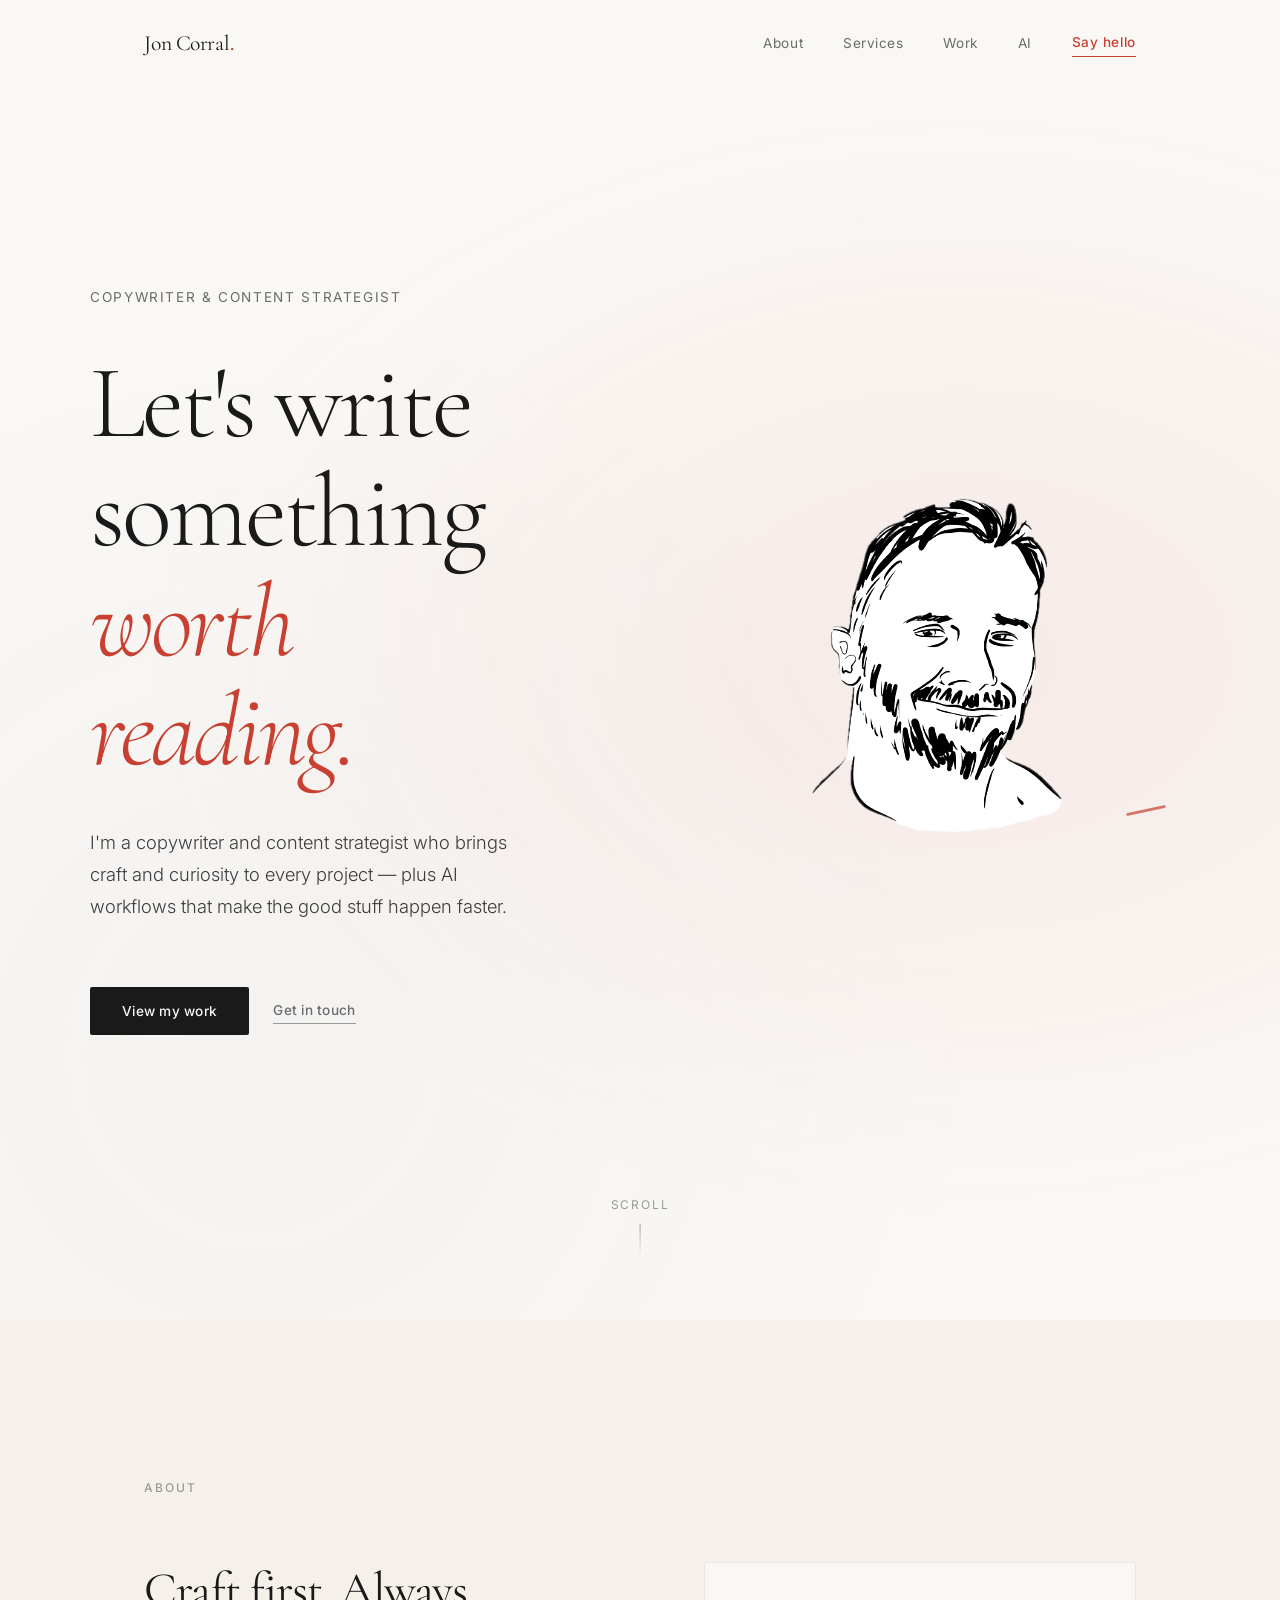
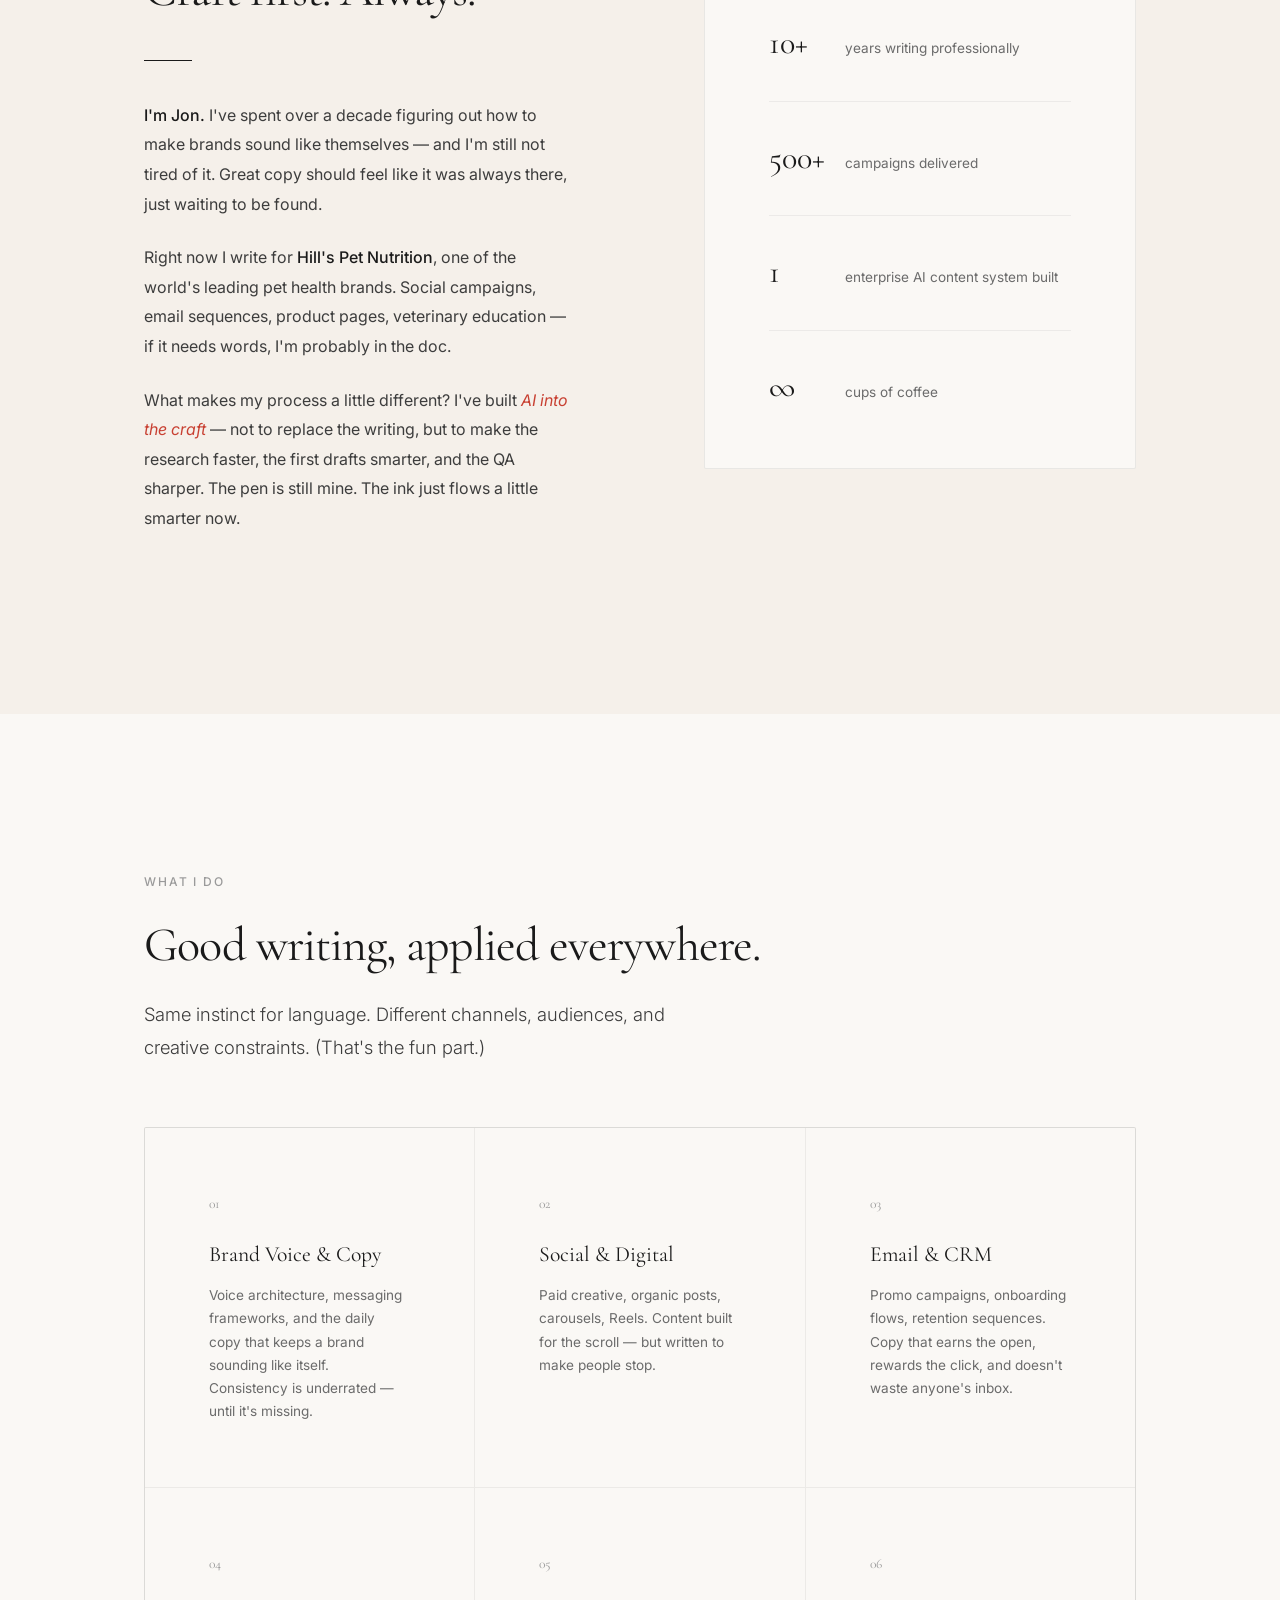
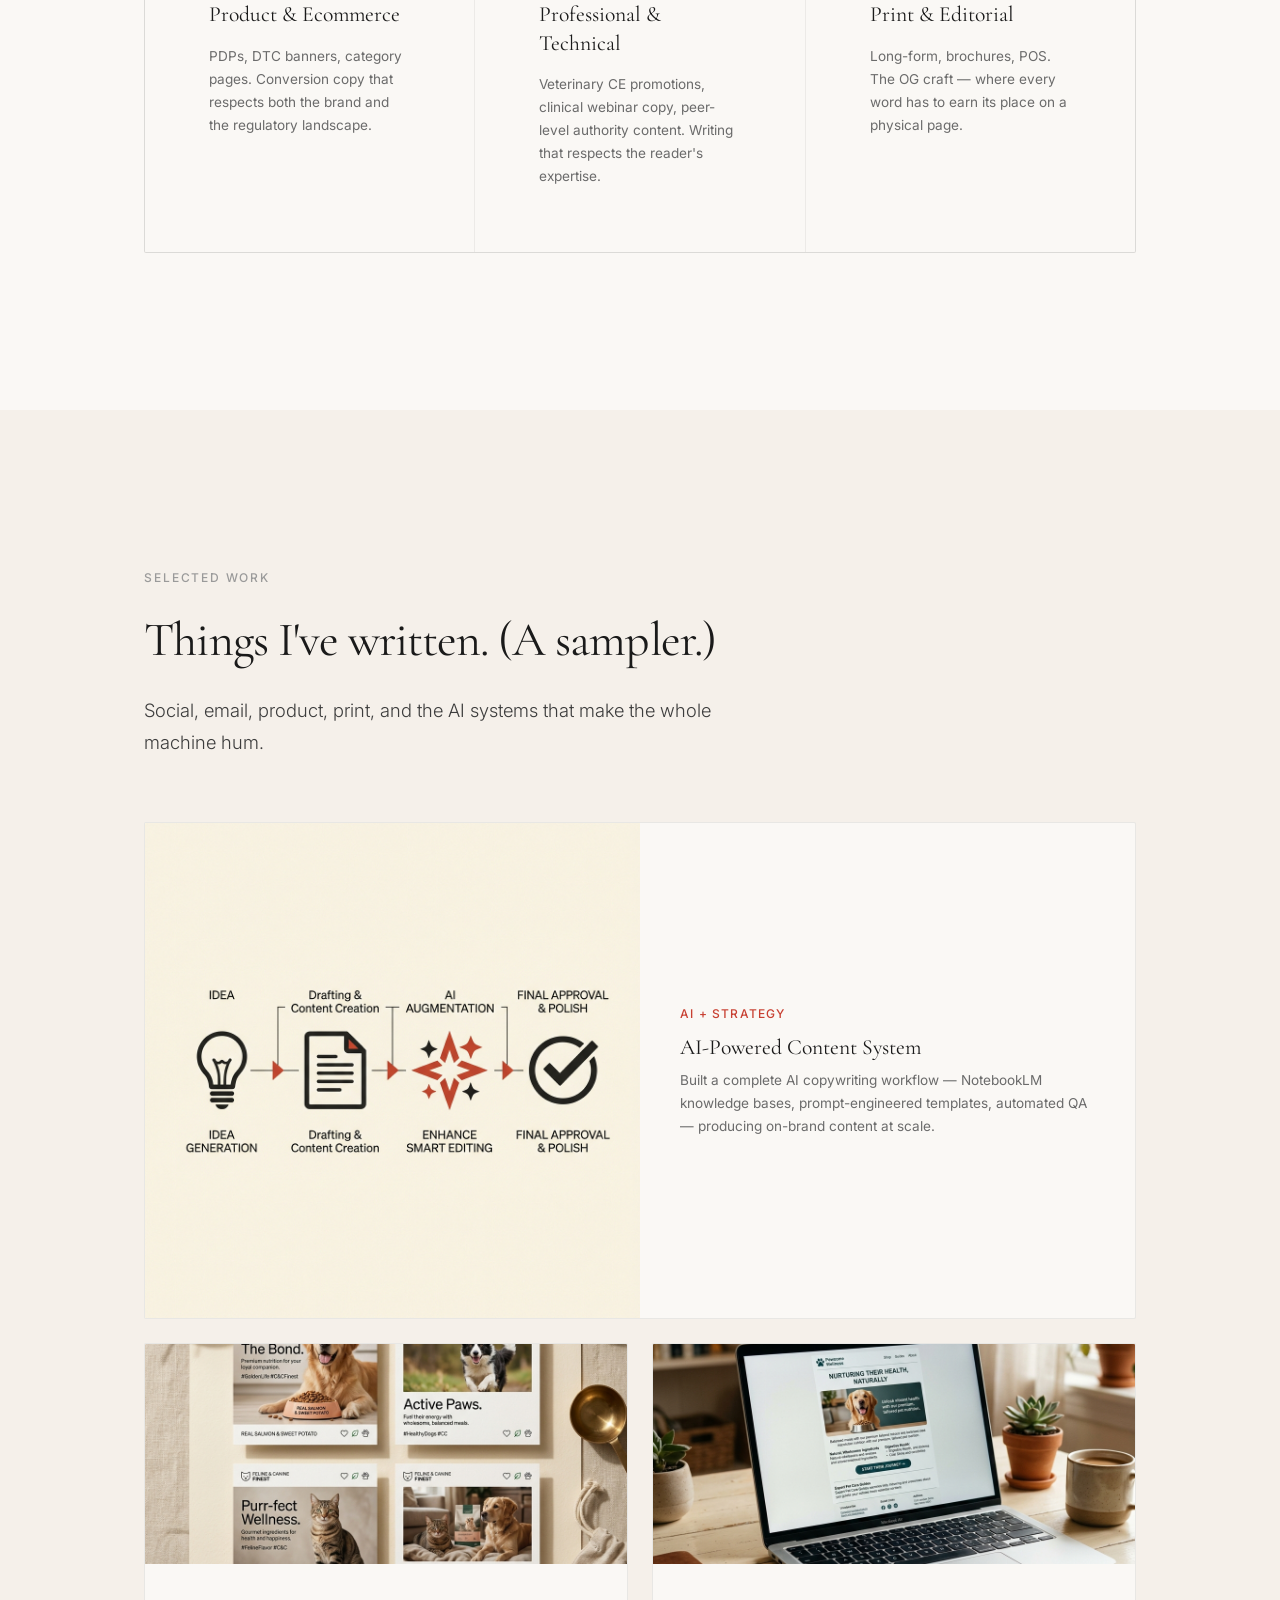
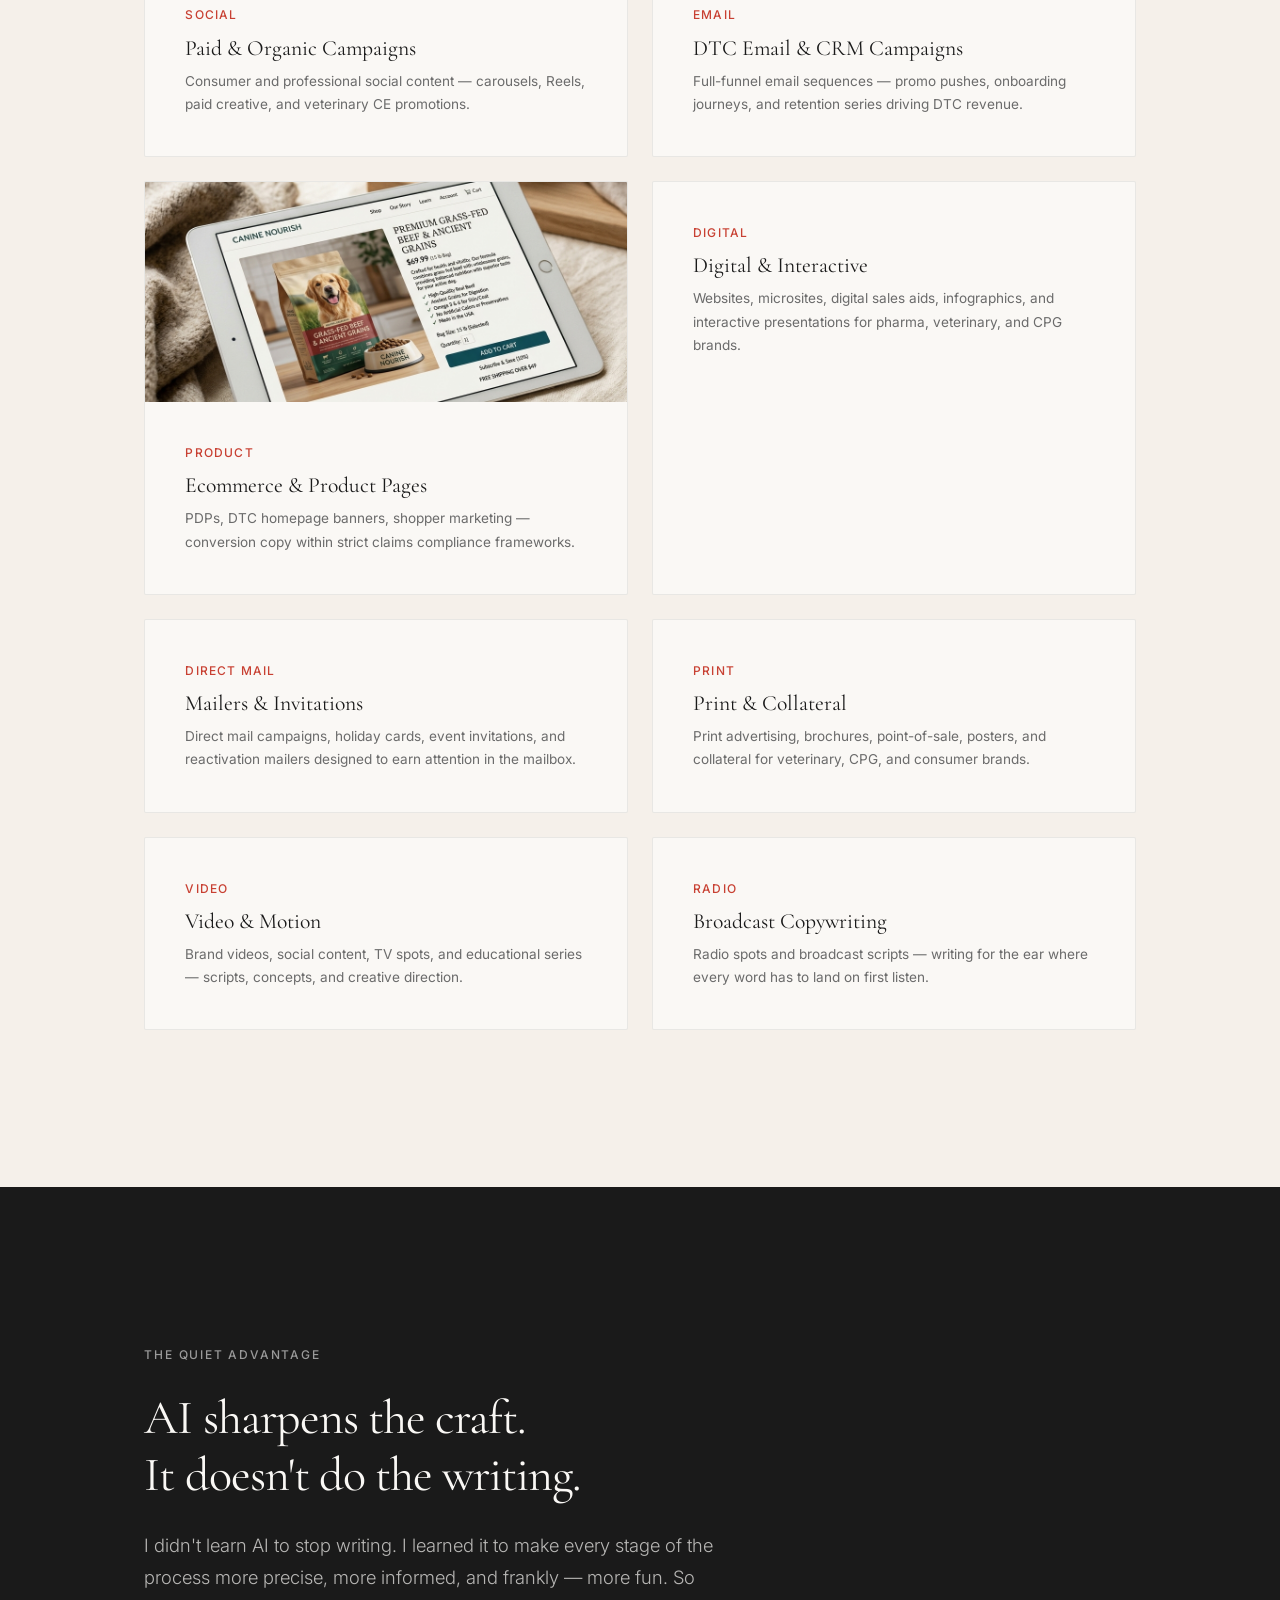
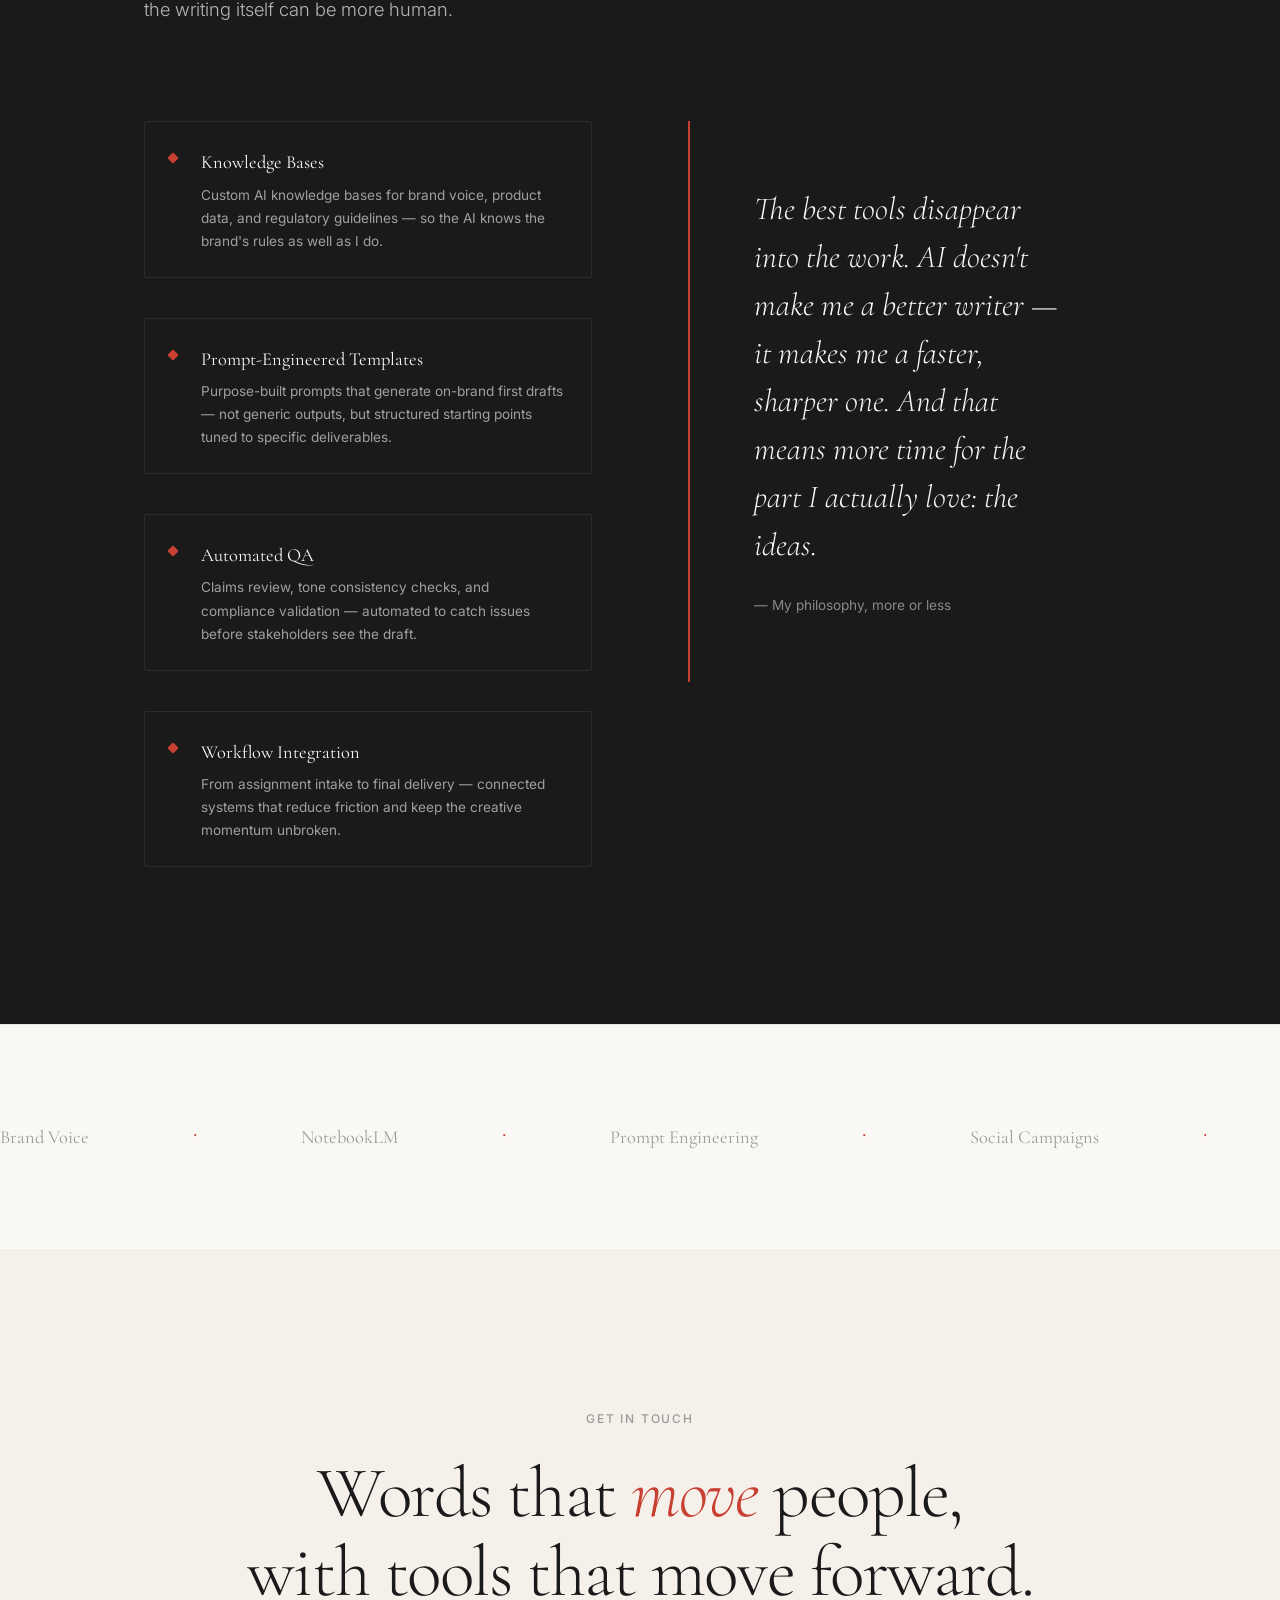
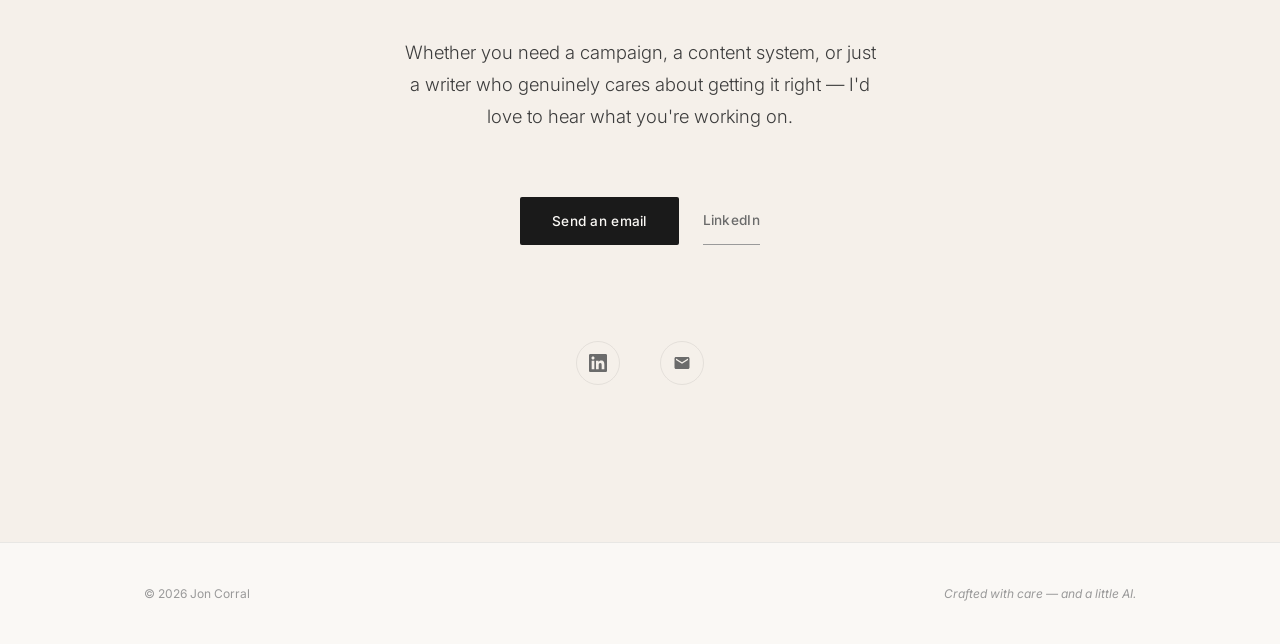
==== index.html @ 64b0c257 "Add Video & Radio pages with YouTube embeds and carousels - New video.html: 5 standalone videos + 4 " ====
<!DOCTYPE html>
<html lang="en">
<head>
  <meta charset="UTF-8">
  <meta name="viewport" content="width=device-width, initial-scale=1.0">

  <!-- SEO -->
  <title>Jon Corral — Copywriter & Content Strategist</title>
  <meta name="description" content="I write for brands that care about every word. Enterprise copywriting, content strategy, and the quiet advantage of AI — crafted with intention.">
  <meta name="author" content="Jon Corral">

  <!-- Open Graph -->
  <meta property="og:title" content="Jon Corral — Copywriter & Content Strategist">
  <meta property="og:description" content="I write for brands that care about every word. Enterprise copywriting, content strategy, and the quiet advantage of AI.">
  <meta property="og:type" content="website">
  <meta property="og:url" content="https://joncorral.com">
  <meta property="og:image" content="https://joncorral.com/assets/images/headshot.jpg">

  <!-- Twitter -->
  <meta name="twitter:card" content="summary_large_image">
  <meta name="twitter:title" content="Jon Corral — Copywriter & Content Strategist">
  <meta name="twitter:description" content="I write for brands that care about every word. Enterprise copywriting, content strategy, and the quiet advantage of AI.">

  <!-- Structured Data -->
  <script type="application/ld+json">
  {
    "@context": "https://schema.org",
    "@type": "Person",
    "name": "Jon Corral",
    "jobTitle": "Copywriter & Content Strategist",
    "description": "Enterprise copywriting, content strategy, and AI-augmented creative workflows.",
    "url": "https://joncorral.com",
    "sameAs": ["https://www.linkedin.com/in/joncorral"]
  }
  </script>

  <!-- Favicon -->
  <link rel="icon" type="image/svg+xml" href="assets/favicon.svg">

  <!-- Styles -->
  <link rel="stylesheet" href="index.css">
</head>
<body>

  <!-- Custom cursor dot (desktop only) -->
  <div class="cursor-dot" id="cursor-dot" aria-hidden="true"></div>

  <!-- ====================================================================
       NAVIGATION
       ==================================================================== -->
  <nav class="nav" id="nav" role="navigation" aria-label="Main navigation">
    <div class="container nav__inner">
      <a href="#hero" class="nav__logo" id="nav-logo">
        Jon Corral<span class="nav__dot">.</span>
      </a>

      <div class="nav__links" id="nav-links" role="menubar">
        <a href="#about" class="nav__link" role="menuitem">About</a>
        <a href="#services" class="nav__link" role="menuitem">Services</a>
        <a href="#work" class="nav__link" role="menuitem">Work</a>
        <a href="#ai-edge" class="nav__link" role="menuitem">AI</a>
        <a href="#contact" class="nav__cta" id="nav-contact" role="menuitem">Say hello</a>
      </div>

      <button class="nav__toggle" id="nav-toggle" aria-label="Toggle menu" aria-expanded="false">
        <span class="nav__toggle-bar"></span>
        <span class="nav__toggle-bar"></span>
        <span class="nav__toggle-bar"></span>
      </button>
    </div>
  </nav>

  <!-- ====================================================================
       HERO
       ==================================================================== -->
  <section class="hero" id="hero">
    <div class="container hero__content">
      <div class="hero__text">
        <p class="hero__greeting reveal">Copywriter & Content Strategist</p>

        <h1 class="hero__title reveal reveal--d1">
          Let's write something<br><em>worth reading.</em>
        </h1>

        <p class="hero__subtitle reveal reveal--d2">
          I'm a copywriter and content strategist who brings craft
          and curiosity to every project — plus AI workflows that
          make the good stuff happen faster.
        </p>

        <div class="hero__actions reveal reveal--d3">
          <a href="#work" class="btn btn--primary" id="hero-cta-work">View my work</a>
          <a href="#contact" class="btn btn--ghost" id="hero-cta-contact">Get in touch</a>
        </div>
      </div>

      <div class="hero__portrait reveal reveal--d2">
        <img
          src="assets/images/headshot.png"
          alt="Jon Corral — ink portrait illustration"
          class="hero__portrait-img"
          width="380"
          height="380"
          loading="eager"
        >
      </div>
    </div>

    <div class="hero__scroll" aria-hidden="true">
      <span>Scroll</span>
      <div class="hero__scroll-line"></div>
    </div>
  </section>

  <!-- ====================================================================
       ABOUT
       ==================================================================== -->
  <section class="section--warm" id="about">
    <div class="container">
      <p class="section-label reveal">About</p>

      <div class="about__layout">
        <div class="about__prose">
          <h2 class="section-title reveal">
            Craft first. Always.
          </h2>

          <div class="ink-divider reveal" aria-hidden="true"></div>

          <p class="reveal reveal--d1">
            <strong>I'm Jon.</strong> I've spent over a decade figuring
            out how to make brands sound like themselves — and I'm still
            not tired of it. Great copy should feel like it was always
            there, just waiting to be found.
          </p>

          <p class="reveal reveal--d2">
            Right now I write for <strong>Hill's Pet Nutrition</strong>,
            one of the world's leading pet health brands. Social campaigns,
            email sequences, product pages, veterinary education — if it
            needs words, I'm probably in the doc.
          </p>

          <p class="reveal reveal--d3">
            What makes my process a little different? I've built
            <em>AI into the craft</em> — not to replace the writing,
            but to make the research faster, the first drafts smarter,
            and the QA sharper. The pen is still mine. The ink just
            flows a little smarter now.
          </p>
        </div>

        <aside class="about__aside reveal reveal--d2">
          <div class="about__stats">
            <div class="stat">
              <span class="stat__number">10+</span>
              <span class="stat__label">years writing professionally</span>
            </div>
            <div class="stat__divider" aria-hidden="true"></div>
            <div class="stat">
              <span class="stat__number">500+</span>
              <span class="stat__label">campaigns delivered</span>
            </div>
            <div class="stat__divider" aria-hidden="true"></div>
            <div class="stat">
              <span class="stat__number">1</span>
              <span class="stat__label">enterprise AI content system built</span>
            </div>
            <div class="stat__divider" aria-hidden="true"></div>
            <div class="stat">
              <span class="stat__number">∞</span>
              <span class="stat__label">cups of coffee</span>
            </div>
          </div>
        </aside>
      </div>
    </div>
  </section>

  <!-- ====================================================================
       SERVICES
       ==================================================================== -->
  <section id="services">
    <div class="container">
      <p class="section-label reveal">What I do</p>
      <h2 class="section-title reveal">Good writing, applied everywhere.</h2>
      <p class="section-desc reveal reveal--d1">
        Same instinct for language. Different channels, audiences,
        and creative constraints. (That's the fun part.)
      </p>

      <div class="services__grid">
        <div class="service reveal">
          <p class="service__number">01</p>
          <h3 class="service__title">Brand Voice & Copy</h3>
          <p class="service__desc">
            Voice architecture, messaging frameworks, and the daily copy
            that keeps a brand sounding like itself. Consistency is
            underrated — until it's missing.
          </p>
        </div>

        <div class="service reveal reveal--d1">
          <p class="service__number">02</p>
          <h3 class="service__title">Social & Digital</h3>
          <p class="service__desc">
            Paid creative, organic posts, carousels, Reels. Content
            built for the scroll — but written to make people stop.
          </p>
        </div>

        <div class="service reveal reveal--d2">
          <p class="service__number">03</p>
          <h3 class="service__title">Email & CRM</h3>
          <p class="service__desc">
            Promo campaigns, onboarding flows, retention sequences.
            Copy that earns the open, rewards the click, and doesn't
            waste anyone's inbox.
          </p>
        </div>

        <div class="service reveal">
          <p class="service__number">04</p>
          <h3 class="service__title">Product & Ecommerce</h3>
          <p class="service__desc">
            PDPs, DTC banners, category pages. Conversion copy that
            respects both the brand and the regulatory landscape.
          </p>
        </div>

        <div class="service reveal reveal--d1">
          <p class="service__number">05</p>
          <h3 class="service__title">Professional & Technical</h3>
          <p class="service__desc">
            Veterinary CE promotions, clinical webinar copy, peer-level
            authority content. Writing that respects the reader's expertise.
          </p>
        </div>

        <div class="service reveal reveal--d2">
          <p class="service__number">06</p>
          <h3 class="service__title">Print & Editorial</h3>
          <p class="service__desc">
            Long-form, brochures, POS. The OG craft — where every word
            has to earn its place on a physical page.
          </p>
        </div>
      </div>
    </div>
  </section>

  <!-- ====================================================================
       WORK
       ==================================================================== -->
  <section class="section--warm" id="work">
    <div class="container">
      <p class="section-label reveal">Selected work</p>
      <h2 class="section-title reveal">Things I've written. (A sampler.)</h2>
      <p class="section-desc reveal reveal--d1">
        Social, email, product, print, and the AI systems that
        make the whole machine hum.
      </p>

      <div class="work__grid">

        <div class="work-card work-card--featured reveal">
          <img src="assets/images/work-ai.png" alt="AI-powered content workflow diagram" class="work-card__img" loading="lazy">
          <div class="work-card__body">
            <span class="work-card__category">AI + Strategy</span>
            <h3 class="work-card__title">AI-Powered Content System</h3>
            <p class="work-card__desc">
              Built a complete AI copywriting workflow — NotebookLM
              knowledge bases, prompt-engineered templates, automated QA
              — producing on-brand content at scale.
            </p>
          </div>
        </div>

        <a href="work/social.html" class="work-card reveal reveal--d1" id="work-card-social">
          <img src="assets/images/work-social.png" alt="Social media campaign mockups" class="work-card__img" loading="lazy">
          <div class="work-card__body">
            <span class="work-card__category">Social</span>
            <h3 class="work-card__title">Paid & Organic Campaigns</h3>
            <p class="work-card__desc">
              Consumer and professional social content — carousels,
              Reels, paid creative, and veterinary CE promotions.
            </p>
          </div>
        </a>

        <a href="work/email.html" class="work-card reveal reveal--d2" id="work-card-email">
          <img src="assets/images/work-email.png" alt="Email marketing campaign on laptop" class="work-card__img" loading="lazy">
          <div class="work-card__body">
            <span class="work-card__category">Email</span>
            <h3 class="work-card__title">DTC Email & CRM Campaigns</h3>
            <p class="work-card__desc">
              Full-funnel email sequences — promo pushes, onboarding
              journeys, and retention series driving DTC revenue.
            </p>
          </div>
        </a>

        <div class="work-card reveal reveal--d1">
          <img src="assets/images/work-product.png" alt="Product page displayed on tablet" class="work-card__img" loading="lazy">
          <div class="work-card__body">
            <span class="work-card__category">Product</span>
            <h3 class="work-card__title">Ecommerce & Product Pages</h3>
            <p class="work-card__desc">
              PDPs, DTC homepage banners, shopper marketing — conversion
              copy within strict claims compliance frameworks.
            </p>
          </div>
        </div>

        <!-- Text-only cards for additional categories -->
        <a href="work/digital.html" class="work-card reveal" id="work-card-digital">
          <div class="work-card__body">
            <span class="work-card__category">Digital</span>
            <h3 class="work-card__title">Digital &amp; Interactive</h3>
            <p class="work-card__desc">
              Websites, microsites, digital sales aids, infographics,
              and interactive presentations for pharma, veterinary, and CPG brands.
            </p>
          </div>
        </a>

        <a href="work/direct-mail.html" class="work-card reveal reveal--d1" id="work-card-direct-mail">
          <div class="work-card__body">
            <span class="work-card__category">Direct Mail</span>
            <h3 class="work-card__title">Mailers &amp; Invitations</h3>
            <p class="work-card__desc">
              Direct mail campaigns, holiday cards, event invitations,
              and reactivation mailers designed to earn attention in the mailbox.
            </p>
          </div>
        </a>

        <a href="work/print.html" class="work-card reveal reveal--d2" id="work-card-print">
          <div class="work-card__body">
            <span class="work-card__category">Print</span>
            <h3 class="work-card__title">Print &amp; Collateral</h3>
            <p class="work-card__desc">
              Print advertising, brochures, point-of-sale, posters,
              and collateral for veterinary, CPG, and consumer brands.
            </p>
          </div>
        </a>

        <a href="work/video.html" class="work-card reveal" id="work-card-video">
          <div class="work-card__body">
            <span class="work-card__category">Video</span>
            <h3 class="work-card__title">Video &amp; Motion</h3>
            <p class="work-card__desc">
              Brand videos, social content, TV spots, and educational
              series — scripts, concepts, and creative direction.
            </p>
          </div>
        </a>

        <a href="work/radio.html" class="work-card reveal reveal--d1" id="work-card-radio">
          <div class="work-card__body">
            <span class="work-card__category">Radio</span>
            <h3 class="work-card__title">Broadcast Copywriting</h3>
            <p class="work-card__desc">
              Radio spots and broadcast scripts — writing for the ear
              where every word has to land on first listen.
            </p>
          </div>
        </a>

      </div>
    </div>
  </section>

  <!-- ====================================================================
       AI EDGE
       ==================================================================== -->
  <section class="section--ink" id="ai-edge">
    <div class="container">
      <div class="ai-edge__header">
        <p class="section-label reveal">The quiet advantage</p>
        <h2 class="section-title reveal">
          AI sharpens the craft.<br>It doesn't do the writing.
        </h2>
        <p class="section-desc reveal reveal--d1">
          I didn't learn AI to stop writing. I learned it to make
          every stage of the process more precise, more informed, and
          frankly — more fun. So the writing itself can be more human.
        </p>
      </div>

      <div class="ai-edge__grid">
        <div class="ai-edge__capabilities">
          <div class="ai-cap reveal">
            <div class="ai-cap__marker" aria-hidden="true"></div>
            <div>
              <h3 class="ai-cap__title">Knowledge Bases</h3>
              <p class="ai-cap__desc">
                Custom AI knowledge bases for brand voice, product data,
                and regulatory guidelines — so the AI knows the brand's
                rules as well as I do.
              </p>
            </div>
          </div>

          <div class="ai-cap reveal reveal--d1">
            <div class="ai-cap__marker" aria-hidden="true"></div>
            <div>
              <h3 class="ai-cap__title">Prompt-Engineered Templates</h3>
              <p class="ai-cap__desc">
                Purpose-built prompts that generate on-brand first drafts
                — not generic outputs, but structured starting points
                tuned to specific deliverables.
              </p>
            </div>
          </div>

          <div class="ai-cap reveal reveal--d2">
            <div class="ai-cap__marker" aria-hidden="true"></div>
            <div>
              <h3 class="ai-cap__title">Automated QA</h3>
              <p class="ai-cap__desc">
                Claims review, tone consistency checks, and compliance
                validation — automated to catch issues before stakeholders
                see the draft.
              </p>
            </div>
          </div>

          <div class="ai-cap reveal reveal--d3">
            <div class="ai-cap__marker" aria-hidden="true"></div>
            <div>
              <h3 class="ai-cap__title">Workflow Integration</h3>
              <p class="ai-cap__desc">
                From assignment intake to final delivery — connected
                systems that reduce friction and keep the creative
                momentum unbroken.
              </p>
            </div>
          </div>
        </div>

        <div class="ai-edge__philosophy reveal reveal--d2">
          <p class="ai-edge__quote">
            The best tools disappear into the work. AI doesn't make me
            a better writer — it makes me a faster, sharper one. And
            that means more time for the part I actually love: the ideas.
          </p>
          <p class="ai-edge__attribution">— My philosophy, more or less</p>
        </div>
      </div>
    </div>
  </section>

  <!-- ====================================================================
       SKILLS MARQUEE
       ==================================================================== -->
  <div class="marquee" aria-label="Tools and skills">
    <div class="marquee__track" id="marquee-track">
      <span class="marquee__item">Brand Voice</span>
      <span class="marquee__dot" aria-hidden="true">·</span>
      <span class="marquee__item">NotebookLM</span>
      <span class="marquee__dot" aria-hidden="true">·</span>
      <span class="marquee__item">Prompt Engineering</span>
      <span class="marquee__dot" aria-hidden="true">·</span>
      <span class="marquee__item">Social Campaigns</span>
      <span class="marquee__dot" aria-hidden="true">·</span>
      <span class="marquee__item">Email Strategy</span>
      <span class="marquee__dot" aria-hidden="true">·</span>
      <span class="marquee__item">Product Copy</span>
      <span class="marquee__dot" aria-hidden="true">·</span>
      <span class="marquee__item">Obsidian</span>
      <span class="marquee__dot" aria-hidden="true">·</span>
      <span class="marquee__item">SEO</span>
      <span class="marquee__dot" aria-hidden="true">·</span>
      <span class="marquee__item">Content Strategy</span>
      <span class="marquee__dot" aria-hidden="true">·</span>
      <span class="marquee__item">Regulatory Compliance</span>
      <span class="marquee__dot" aria-hidden="true">·</span>
      <span class="marquee__item">Editorial</span>
      <span class="marquee__dot" aria-hidden="true">·</span>
      <span class="marquee__item">CRM</span>
      <span class="marquee__dot" aria-hidden="true">·</span>
      <span class="marquee__item">Gemini</span>
      <span class="marquee__dot" aria-hidden="true">·</span>
      <span class="marquee__item">Google Docs</span>
      <span class="marquee__dot" aria-hidden="true">·</span>
      <!-- Duplicate for seamless loop -->
      <span class="marquee__item">Brand Voice</span>
      <span class="marquee__dot" aria-hidden="true">·</span>
      <span class="marquee__item">NotebookLM</span>
      <span class="marquee__dot" aria-hidden="true">·</span>
      <span class="marquee__item">Prompt Engineering</span>
      <span class="marquee__dot" aria-hidden="true">·</span>
      <span class="marquee__item">Social Campaigns</span>
      <span class="marquee__dot" aria-hidden="true">·</span>
      <span class="marquee__item">Email Strategy</span>
      <span class="marquee__dot" aria-hidden="true">·</span>
      <span class="marquee__item">Product Copy</span>
      <span class="marquee__dot" aria-hidden="true">·</span>
      <span class="marquee__item">Obsidian</span>
      <span class="marquee__dot" aria-hidden="true">·</span>
      <span class="marquee__item">SEO</span>
      <span class="marquee__dot" aria-hidden="true">·</span>
      <span class="marquee__item">Content Strategy</span>
      <span class="marquee__dot" aria-hidden="true">·</span>
      <span class="marquee__item">Regulatory Compliance</span>
      <span class="marquee__dot" aria-hidden="true">·</span>
      <span class="marquee__item">Editorial</span>
      <span class="marquee__dot" aria-hidden="true">·</span>
      <span class="marquee__item">CRM</span>
      <span class="marquee__dot" aria-hidden="true">·</span>
      <span class="marquee__item">Gemini</span>
      <span class="marquee__dot" aria-hidden="true">·</span>
      <span class="marquee__item">Google Docs</span>
      <span class="marquee__dot" aria-hidden="true">·</span>
    </div>
  </div>

  <!-- ====================================================================
       CONTACT
       ==================================================================== -->
  <section class="contact" id="contact">
    <div class="container">
      <p class="section-label reveal" style="text-align: center;">Get in touch</p>

      <h2 class="contact__title reveal">
        Words that <em>move</em> people,<br>with tools that move forward.
      </h2>

      <p class="contact__desc reveal reveal--d1">
        Whether you need a campaign, a content system, or just a
        writer who genuinely cares about getting it right —
        I'd love to hear what you're working on.
      </p>

      <div class="contact__actions reveal reveal--d2">
        <a href="mailto:jon@joncorral.com" class="btn btn--primary" id="contact-email-btn">
          Send an email
        </a>
        <a href="https://www.linkedin.com/in/joncorral" target="_blank" rel="noopener noreferrer" class="btn btn--ghost" id="contact-linkedin-btn">
          LinkedIn
        </a>
      </div>

      <div class="contact__links reveal reveal--d3">
        <a href="https://www.linkedin.com/in/joncorral" target="_blank" rel="noopener noreferrer" class="contact__link" aria-label="LinkedIn" id="contact-linkedin-icon">
          <svg width="18" height="18" viewBox="0 0 24 24" fill="currentColor" aria-hidden="true">
            <path d="M20.447 20.452h-3.554v-5.569c0-1.328-.027-3.037-1.852-3.037-1.853 0-2.136 1.445-2.136 2.939v5.667H9.351V9h3.414v1.561h.046c.477-.9 1.637-1.85 3.37-1.85 3.601 0 4.267 2.37 4.267 5.455v6.286zM5.337 7.433c-1.144 0-2.063-.926-2.063-2.065 0-1.138.92-2.063 2.063-2.063 1.14 0 2.064.925 2.064 2.063 0 1.139-.925 2.065-2.064 2.065zm1.782 13.019H3.555V9h3.564v11.452zM22.225 0H1.771C.792 0 0 .774 0 1.729v20.542C0 23.227.792 24 1.771 24h20.451C23.2 24 24 23.227 24 22.271V1.729C24 .774 23.2 0 22.222 0h.003z"/>
          </svg>
        </a>
        <a href="mailto:jon@joncorral.com" class="contact__link" aria-label="Email" id="contact-email-icon">
          <svg width="18" height="18" viewBox="0 0 24 24" fill="currentColor" aria-hidden="true">
            <path d="M20 4H4c-1.1 0-2 .9-2 2v12c0 1.1.9 2 2 2h16c1.1 0 2-.9 2-2V6c0-1.1-.9-2-2-2zm0 4l-8 5-8-5V6l8 5 8-5v2z"/>
          </svg>
        </a>
      </div>
    </div>
  </section>

  <!-- ====================================================================
       FOOTER
       ==================================================================== -->
  <footer class="footer">
    <div class="container footer__inner">
      <p class="footer__copy">© 2026 Jon Corral</p>
      <p class="footer__note">Crafted with care — and a little AI.</p>
    </div>
  </footer>

  <script src="index.js"></script>
</body>
</html>
---- index.css ----
/* ==========================================================================
   Jon Corral Portfolio — Wabi-Sabi Digital
   Design: Minimalist Japanese aesthetic with warm digital subtlety
   ========================================================================== */

/* --- Fonts --- */
@import url('https://fonts.googleapis.com/css2?family=Cormorant+Garamond:ital,wght@0,300;0,400;0,500;0,600;1,300;1,400&family=Inter:wght@300;400;500&display=swap');

/* --- Design Tokens --- */
:root {
  /* Wabi-sabi palette — warm, organic, restrained */
  --ink: #1A1A1A;
  --ink-soft: #3D3D3D;
  --ink-muted: #6B6B6B;
  --ink-whisper: #9A9A9A;

  --paper: #FAF8F5;
  --paper-warm: #F5F0EA;
  --paper-dark: #EDE8E0;

  --vermillion: #C84032;
  --vermillion-soft: rgba(200, 64, 50, 0.08);
  --vermillion-glow: rgba(200, 64, 50, 0.15);

  --indigo: #2C4A6E;
  --indigo-soft: rgba(44, 74, 110, 0.06);

  /* Typography */
  --font-serif: 'Cormorant Garamond', 'Georgia', serif;
  --font-sans: 'Inter', system-ui, -apple-system, sans-serif;

  /* Scale — generous, breathing */
  --text-xs: 0.75rem;
  --text-sm: 0.85rem;
  --text-base: 1rem;
  --text-lg: 1.15rem;
  --text-xl: 1.35rem;
  --text-2xl: clamp(1.5rem, 1.2rem + 1.5vw, 2rem);
  --text-3xl: clamp(2rem, 1.5rem + 2.5vw, 3rem);
  --text-4xl: clamp(2.5rem, 1.5rem + 5vw, 4.5rem);
  --text-5xl: clamp(3rem, 1.5rem + 7.5vw, 6.5rem);

  /* Spacing — ma (間) — breathing room */
  --space-xs: 0.25rem;
  --space-sm: 0.5rem;
  --space-md: 1rem;
  --space-lg: 1.5rem;
  --space-xl: 2.5rem;
  --space-2xl: 4rem;
  --space-3xl: 6rem;
  --space-4xl: 8rem;
  --space-section: clamp(6rem, 5rem + 6vw, 12rem);

  /* Layout */
  --max-width: 1100px;
  --max-width-narrow: 720px;
  --gutter: clamp(1.5rem, 1rem + 3vw, 4rem);

  /* Borders & Radius */
  --border-hair: 1px solid rgba(26, 26, 26, 0.08);
  --border-ink: 1px solid rgba(26, 26, 26, 0.15);
  --radius: 2px;

  /* Motion — gentle, organic */
  --ease: cubic-bezier(0.25, 0.1, 0.25, 1);
  --ease-out: cubic-bezier(0.16, 1, 0.3, 1);
  --duration: 500ms;
  --duration-slow: 800ms;
}

/* --- Reset --- */
*, *::before, *::after {
  box-sizing: border-box;
  margin: 0;
  padding: 0;
}

html {
  scroll-behavior: smooth;
  -webkit-font-smoothing: antialiased;
  -moz-osx-font-smoothing: grayscale;
}

body {
  font-family: var(--font-sans);
  font-size: var(--text-base);
  font-weight: 400;
  line-height: 1.8;
  color: var(--ink);
  background-color: var(--paper);
  overflow-x: hidden;
}

img, svg { display: block; max-width: 100%; height: auto; }
a { color: inherit; text-decoration: none; }
button { font: inherit; cursor: pointer; border: none; background: none; }
ul, ol { list-style: none; }

::selection {
  background-color: var(--vermillion);
  color: var(--paper);
}

/* --- Layout --- */
.container {
  width: 100%;
  max-width: var(--max-width);
  margin-inline: auto;
  padding-inline: var(--gutter);
}

.sr-only {
  position: absolute; width: 1px; height: 1px;
  padding: 0; margin: -1px; overflow: hidden;
  clip: rect(0,0,0,0); white-space: nowrap; border: 0;
}

/* --- Reveal animation --- */
.reveal {
  opacity: 0;
  transform: translateY(24px);
  transition: opacity var(--duration-slow) var(--ease),
              transform var(--duration-slow) var(--ease);
}
.reveal.is-visible {
  opacity: 1;
  transform: translateY(0);
}
.reveal--d1 { transition-delay: 120ms; }
.reveal--d2 { transition-delay: 240ms; }
.reveal--d3 { transition-delay: 360ms; }
.reveal--d4 { transition-delay: 480ms; }

/* ==========================================================================
   NAVIGATION — minimal, disappears into the page
   ========================================================================== */

.nav {
  position: fixed;
  top: 0; left: 0; right: 0;
  z-index: 100;
  padding: var(--space-lg) 0;
  transition: all 400ms var(--ease);
}

.nav.is-scrolled {
  padding: var(--space-md) 0;
  background: rgba(250, 248, 245, 0.92);
  backdrop-filter: blur(16px) saturate(120%);
  -webkit-backdrop-filter: blur(16px) saturate(120%);
  border-bottom: var(--border-hair);
}

.nav__inner {
  display: flex;
  align-items: center;
  justify-content: space-between;
}

.nav__logo {
  font-family: var(--font-serif);
  font-size: var(--text-xl);
  font-weight: 400;
  letter-spacing: -0.02em;
  color: var(--ink);
}

.nav__dot {
  display: inline-block;
  color: var(--vermillion);
  font-weight: 600;
  margin-left: 1px;
  transition: transform 300ms var(--ease);
}

.nav__logo:hover .nav__dot {
  transform: scale(1.6);
}

.nav__links {
  display: flex;
  align-items: center;
  gap: var(--space-xl);
}

.nav__link {
  font-size: var(--text-sm);
  font-weight: 400;
  color: var(--ink-muted);
  letter-spacing: 0.04em;
  transition: color 300ms var(--ease);
}

.nav__link:hover {
  color: var(--ink);
}

.nav__cta {
  font-size: var(--text-sm);
  font-weight: 500;
  color: var(--vermillion);
  letter-spacing: 0.04em;
  padding-bottom: 1px;
  border-bottom: 1px solid var(--vermillion);
  transition: all 300ms var(--ease);
}

.nav__cta:hover {
  color: var(--ink);
  border-color: var(--ink);
}

/* Mobile */
.nav__toggle {
  display: none;
  flex-direction: column;
  gap: 6px;
  padding: var(--space-sm);
}

.nav__toggle-bar {
  width: 22px;
  height: 1.5px;
  background: var(--ink);
  transition: all 300ms var(--ease);
}

@media (max-width: 768px) {
  .nav__toggle { display: flex; }

  .nav__links {
    position: fixed;
    top: 0; right: 0; bottom: 0;
    width: 260px;
    flex-direction: column;
    justify-content: center;
    gap: var(--space-2xl);
    padding: var(--space-3xl);
    background: var(--paper);
    border-left: var(--border-hair);
    transform: translateX(100%);
    transition: transform 400ms var(--ease-out);
  }

  .nav__links.is-open { transform: translateX(0); }
  .nav__link { font-size: var(--text-lg); }
}

/* ==========================================================================
   HERO — breathing, poetic, writer-first
   ========================================================================== */

.hero {
  position: relative;
  min-height: 100vh;
  display: flex;
  align-items: center;
  background: var(--paper);
  overflow: hidden;
}

/* Subtle paper texture overlay */
.hero::before {
  content: '';
  position: absolute;
  inset: 0;
  background:
    radial-gradient(ellipse at 75% 50%, var(--vermillion-glow) 0%, transparent 60%),
    radial-gradient(ellipse at 20% 80%, var(--indigo-soft) 0%, transparent 50%);
  opacity: 0.5;
  pointer-events: none;
}

.hero__content {
  position: relative;
  z-index: 2;
  display: grid;
  grid-template-columns: 1fr 1fr;
  gap: var(--space-4xl);
  align-items: center;
  padding: var(--space-4xl) 0;
}

.hero__text {
  max-width: 520px;
}

.hero__greeting {
  font-family: var(--font-sans);
  font-size: var(--text-sm);
  font-weight: 400;
  color: var(--ink-muted);
  letter-spacing: 0.12em;
  text-transform: uppercase;
  margin-bottom: var(--space-xl);
}

.hero__title {
  font-family: var(--font-serif);
  font-size: var(--text-5xl);
  font-weight: 300;
  line-height: 1.05;
  letter-spacing: -0.03em;
  color: var(--ink);
  margin-bottom: var(--space-xl);
}

.hero__title em {
  font-style: italic;
  color: var(--vermillion);
}

.hero__subtitle {
  font-size: var(--text-lg);
  font-weight: 300;
  color: var(--ink-soft);
  line-height: 1.75;
  margin-bottom: var(--space-2xl);
  max-width: 38ch;
}

.hero__actions {
  display: flex;
  align-items: center;
  gap: var(--space-lg);
}

.btn {
  display: inline-flex;
  align-items: center;
  gap: var(--space-sm);
  font-size: var(--text-sm);
  font-weight: 500;
  letter-spacing: 0.02em;
  transition: all 300ms var(--ease);
}

.btn--primary {
  padding: 0.75rem 2rem;
  background: var(--ink);
  color: var(--paper);
  border-radius: var(--radius);
}

.btn--primary:hover {
  background: var(--ink-soft);
  transform: translateY(-1px);
}

.btn--ghost {
  color: var(--ink-muted);
  padding-bottom: 1px;
  border-bottom: 1px solid var(--ink-whisper);
}

.btn--ghost:hover {
  color: var(--ink);
  border-color: var(--ink);
}

/* Hero portrait */
.hero__portrait {
  position: relative;
  display: flex;
  justify-content: center;
  align-items: center;
}

.hero__portrait-img {
  width: 100%;
  max-width: 380px;
  border-radius: 0;
  filter: contrast(1.3) brightness(1.05);
  mix-blend-mode: multiply;
  /* multiply makes white → transparent, preserving ink strokes */
  isolation: auto;
}

/* Subtle accent mark near portrait */
.hero__portrait::after {
  content: '';
  position: absolute;
  bottom: 10%;
  right: 5%;
  width: 40px;
  height: 3px;
  background: var(--vermillion);
  border-radius: 2px;
  opacity: 0.7;
  transform: rotate(-12deg);
}

/* Scroll hint */
.hero__scroll {
  position: absolute;
  bottom: var(--space-2xl);
  left: 50%;
  transform: translateX(-50%);
  display: flex;
  flex-direction: column;
  align-items: center;
  gap: var(--space-sm);
  color: var(--ink-whisper);
  font-size: var(--text-xs);
  letter-spacing: 0.15em;
  text-transform: uppercase;
  animation: drift 3s ease-in-out infinite;
}

@keyframes drift {
  0%, 100% { transform: translateX(-50%) translateY(0); }
  50%      { transform: translateX(-50%) translateY(6px); }
}

.hero__scroll-line {
  width: 1px;
  height: 32px;
  background: linear-gradient(to bottom, var(--ink-whisper), transparent);
}

@media (max-width: 768px) {
  .hero__content {
    grid-template-columns: 1fr;
    gap: var(--space-3xl);
    text-align: center;
  }

  .hero__text { max-width: 100%; }
  .hero__subtitle { max-width: 100%; }
  .hero__actions { justify-content: center; }
  .hero__portrait { order: -1; }
  .hero__portrait-img { max-width: 240px; }
}

/* ==========================================================================
   SECTION SHARED — generous vertical rhythm
   ========================================================================== */

section {
  padding: var(--space-section) 0;
}

.section-label {
  font-size: var(--text-xs);
  font-weight: 500;
  letter-spacing: 0.15em;
  text-transform: uppercase;
  color: var(--ink-whisper);
  margin-bottom: var(--space-lg);
}

.section-title {
  font-family: var(--font-serif);
  font-size: var(--text-3xl);
  font-weight: 400;
  color: var(--ink);
  line-height: 1.2;
  letter-spacing: -0.02em;
  margin-bottom: var(--space-lg);
}

.section-desc {
  font-size: var(--text-lg);
  font-weight: 300;
  color: var(--ink-soft);
  line-height: 1.75;
  max-width: 52ch;
}

/* Ink divider — a thin horizontal brush stroke */
.ink-divider {
  width: 48px;
  height: 1px;
  background: var(--ink);
  opacity: 0.2;
  margin: var(--space-xl) 0;
}

/* Section with warm background */
.section--warm {
  background: var(--paper-warm);
}

/* Section with dark ink background */
.section--ink {
  background: var(--ink);
  color: var(--paper);
}

.section--ink .section-label { color: var(--ink-whisper); }
.section--ink .section-title { color: var(--paper); }
.section--ink .section-desc { color: rgba(250, 248, 245, 0.7); }

/* ==========================================================================
   ABOUT — writer's narrative
   ========================================================================== */

.about__layout {
  display: grid;
  grid-template-columns: 1fr 1fr;
  gap: var(--space-4xl);
  align-items: start;
  margin-top: var(--space-2xl);
}

.about__prose {
  max-width: 480px;
}

.about__prose p {
  color: var(--ink-soft);
  line-height: 1.85;
  margin-bottom: var(--space-lg);
}

.about__prose strong {
  color: var(--ink);
  font-weight: 500;
}

.about__prose em {
  font-style: italic;
  color: var(--vermillion);
}

.about__aside {
  padding: var(--space-2xl);
  background: var(--paper);
  border: var(--border-hair);
  border-radius: var(--radius);
}

.about__stats {
  display: flex;
  flex-direction: column;
  gap: var(--space-xl);
}

.stat {
  display: flex;
  align-items: baseline;
  gap: var(--space-md);
}

.stat__number {
  font-family: var(--font-serif);
  font-size: var(--text-2xl);
  font-weight: 400;
  color: var(--ink);
  line-height: 1;
  min-width: 60px;
}

.stat__label {
  font-size: var(--text-sm);
  color: var(--ink-muted);
}

.stat__divider {
  width: 100%;
  height: 1px;
  background: var(--ink);
  opacity: 0.06;
}

@media (max-width: 768px) {
  .about__layout {
    grid-template-columns: 1fr;
  }
}

/* ==========================================================================
   SERVICES — clean, understated cards
   ========================================================================== */

.services__grid {
  display: grid;
  grid-template-columns: repeat(3, 1fr);
  gap: 1px;
  background: rgba(26, 26, 26, 0.06);
  border: var(--border-hair);
  border-radius: var(--radius);
  margin-top: var(--space-2xl);
  overflow: hidden;
}

.service {
  padding: var(--space-2xl);
  background: var(--paper);
  transition: all 400ms var(--ease);
}

.service:hover {
  background: var(--paper-warm);
}

.service__number {
  font-family: var(--font-serif);
  font-size: var(--text-sm);
  color: var(--ink-whisper);
  margin-bottom: var(--space-lg);
}

.service__title {
  font-family: var(--font-serif);
  font-size: var(--text-xl);
  font-weight: 400;
  color: var(--ink);
  margin-bottom: var(--space-md);
  line-height: 1.3;
}

.service__desc {
  font-size: var(--text-sm);
  color: var(--ink-muted);
  line-height: 1.7;
}

@media (max-width: 960px) {
  .services__grid { grid-template-columns: repeat(2, 1fr); }
}

@media (max-width: 600px) {
  .services__grid { grid-template-columns: 1fr; }
}

/* ==========================================================================
   WORK — visual card grid
   ========================================================================== */

.work__grid {
  display: grid;
  grid-template-columns: repeat(2, 1fr);
  gap: var(--space-lg);
  margin-top: var(--space-2xl);
}

.work-card {
  position: relative;
  overflow: hidden;
  border: var(--border-hair);
  border-radius: var(--radius);
  background: var(--paper);
  transition: all 400ms var(--ease);
}

.work-card:hover {
  transform: translateY(-4px);
  box-shadow: 0 12px 40px rgba(26, 26, 26, 0.08);
}

.work-card--featured {
  grid-column: 1 / -1;
  display: grid;
  grid-template-columns: 1fr 1fr;
}

.work-card__img {
  width: 100%;
  height: 100%;
  object-fit: cover;
  display: block;
  transition: transform 600ms var(--ease);
}

.work-card:hover .work-card__img {
  transform: scale(1.03);
}

/* Non-featured cards: image on top */
.work-card:not(.work-card--featured) .work-card__img {
  height: 220px;
}

.work-card__body {
  padding: var(--space-xl);
  display: flex;
  flex-direction: column;
  justify-content: center;
}

.work-card__category {
  font-size: var(--text-xs);
  font-weight: 500;
  letter-spacing: 0.1em;
  text-transform: uppercase;
  color: var(--vermillion);
  margin-bottom: var(--space-sm);
}

.work-card__title {
  font-family: var(--font-serif);
  font-size: var(--text-xl);
  font-weight: 400;
  color: var(--ink);
  margin-bottom: var(--space-sm);
  transition: color 300ms var(--ease);
  line-height: 1.3;
}

.work-card:hover .work-card__title {
  color: var(--vermillion);
}

.work-card__desc {
  font-size: var(--text-sm);
  color: var(--ink-muted);
  line-height: 1.7;
}

/* Featured card: image fills left column */
.work-card--featured .work-card__img {
  min-height: 280px;
}

@media (max-width: 768px) {
  .work__grid { grid-template-columns: 1fr; }
  .work-card--featured { grid-template-columns: 1fr; }
  .work-card--featured .work-card__img { height: 220px; min-height: auto; }
  .work-card:not(.work-card--featured) .work-card__img { height: 180px; }
}

/* ==========================================================================
   AI EDGE — the quiet advantage
   ========================================================================== */

.ai-edge__header {
  margin-bottom: var(--space-3xl);
}

.ai-edge__grid {
  display: grid;
  grid-template-columns: 1fr 1fr;
  gap: var(--space-3xl);
  align-items: start;
}

.ai-edge__capabilities {
  display: flex;
  flex-direction: column;
  gap: var(--space-xl);
}

.ai-cap {
  display: flex;
  gap: var(--space-lg);
  padding: var(--space-lg);
  border: 1px solid rgba(250, 248, 245, 0.08);
  border-radius: var(--radius);
  transition: all 400ms var(--ease);
}

.ai-cap:hover {
  background: rgba(250, 248, 245, 0.04);
  border-color: var(--vermillion);
  transform: translateX(4px);
}

.ai-cap__marker {
  flex-shrink: 0;
  width: 8px;
  height: 8px;
  margin-top: 8px;
  background: var(--vermillion);
  border-radius: 1px;
  transform: rotate(45deg);
}

.ai-cap__title {
  font-family: var(--font-serif);
  font-size: var(--text-lg);
  color: var(--paper);
  margin-bottom: var(--space-xs);
  font-weight: 400;
}

.ai-cap__desc {
  font-size: var(--text-sm);
  color: rgba(250, 248, 245, 0.6);
  line-height: 1.7;
}

.ai-edge__philosophy {
  padding: var(--space-2xl);
  border-left: 2px solid var(--vermillion);
}

.ai-edge__quote {
  font-family: var(--font-serif);
  font-size: var(--text-2xl);
  font-weight: 300;
  font-style: italic;
  color: var(--paper);
  line-height: 1.5;
  margin-bottom: var(--space-lg);
}

.ai-edge__attribution {
  font-size: var(--text-sm);
  color: rgba(250, 248, 245, 0.5);
}

@media (max-width: 768px) {
  .ai-edge__grid { grid-template-columns: 1fr; }
}

/* ==========================================================================
   SKILLS MARQUEE — silent confidence
   ========================================================================== */

.marquee {
  padding: var(--space-3xl) 0;
  border-top: var(--border-hair);
  border-bottom: var(--border-hair);
  overflow: hidden;
}

.marquee__track {
  display: flex;
  gap: var(--space-3xl);
  animation: slide 40s linear infinite;
  width: max-content;
}

@keyframes slide {
  0%   { transform: translateX(0); }
  100% { transform: translateX(-50%); }
}

.marquee__item {
  flex-shrink: 0;
  font-family: var(--font-serif);
  font-size: var(--text-lg);
  color: var(--ink-whisper);
  white-space: nowrap;
}

.marquee__dot {
  color: var(--vermillion);
  margin: 0 var(--space-sm);
}

/* ==========================================================================
   CONTACT — warm invitation
   ========================================================================== */

.contact {
  text-align: center;
  background: var(--paper-warm);
}

.contact__title {
  font-family: var(--font-serif);
  font-size: var(--text-4xl);
  font-weight: 300;
  color: var(--ink);
  letter-spacing: -0.02em;
  line-height: 1.1;
  margin-bottom: var(--space-lg);
}

.contact__title em {
  font-style: italic;
  color: var(--vermillion);
}

.contact__desc {
  font-size: var(--text-lg);
  font-weight: 300;
  color: var(--ink-soft);
  margin-bottom: var(--space-2xl);
  max-width: 44ch;
  margin-inline: auto;
  line-height: 1.75;
}

.contact__actions {
  display: flex;
  justify-content: center;
  gap: var(--space-lg);
  flex-wrap: wrap;
  margin-bottom: var(--space-3xl);
}

.contact__links {
  display: flex;
  justify-content: center;
  gap: var(--space-xl);
}

.contact__link {
  display: flex;
  align-items: center;
  justify-content: center;
  width: 44px;
  height: 44px;
  border: var(--border-hair);
  border-radius: 50%;
  color: var(--ink-muted);
  transition: all 300ms var(--ease);
}

.contact__link:hover {
  color: var(--vermillion);
  border-color: var(--vermillion);
  transform: translateY(-2px);
}

/* ==========================================================================
   FOOTER — barely there
   ========================================================================== */

.footer {
  padding: var(--space-xl) 0;
  border-top: var(--border-hair);
}

.footer__inner {
  display: flex;
  align-items: center;
  justify-content: space-between;
}

.footer__copy {
  font-size: var(--text-xs);
  color: var(--ink-whisper);
}

.footer__note {
  font-size: var(--text-xs);
  color: var(--ink-whisper);
  font-style: italic;
}

/* ==========================================================================
   CURSOR DOT — subtle digital marker (desktop only)
   ========================================================================== */

.cursor-dot {
  position: fixed;
  top: 0; left: 0;
  width: 8px;
  height: 8px;
  background: var(--vermillion);
  border-radius: 50%;
  pointer-events: none;
  z-index: 9999;
  mix-blend-mode: multiply;
  transition: transform 100ms var(--ease);
  opacity: 0;
}

.cursor-dot.is-active { opacity: 0.6; }
.cursor-dot.is-hovering { transform: scale(4); opacity: 0.15; }

@media (pointer: coarse) {
  .cursor-dot { display: none; }
}
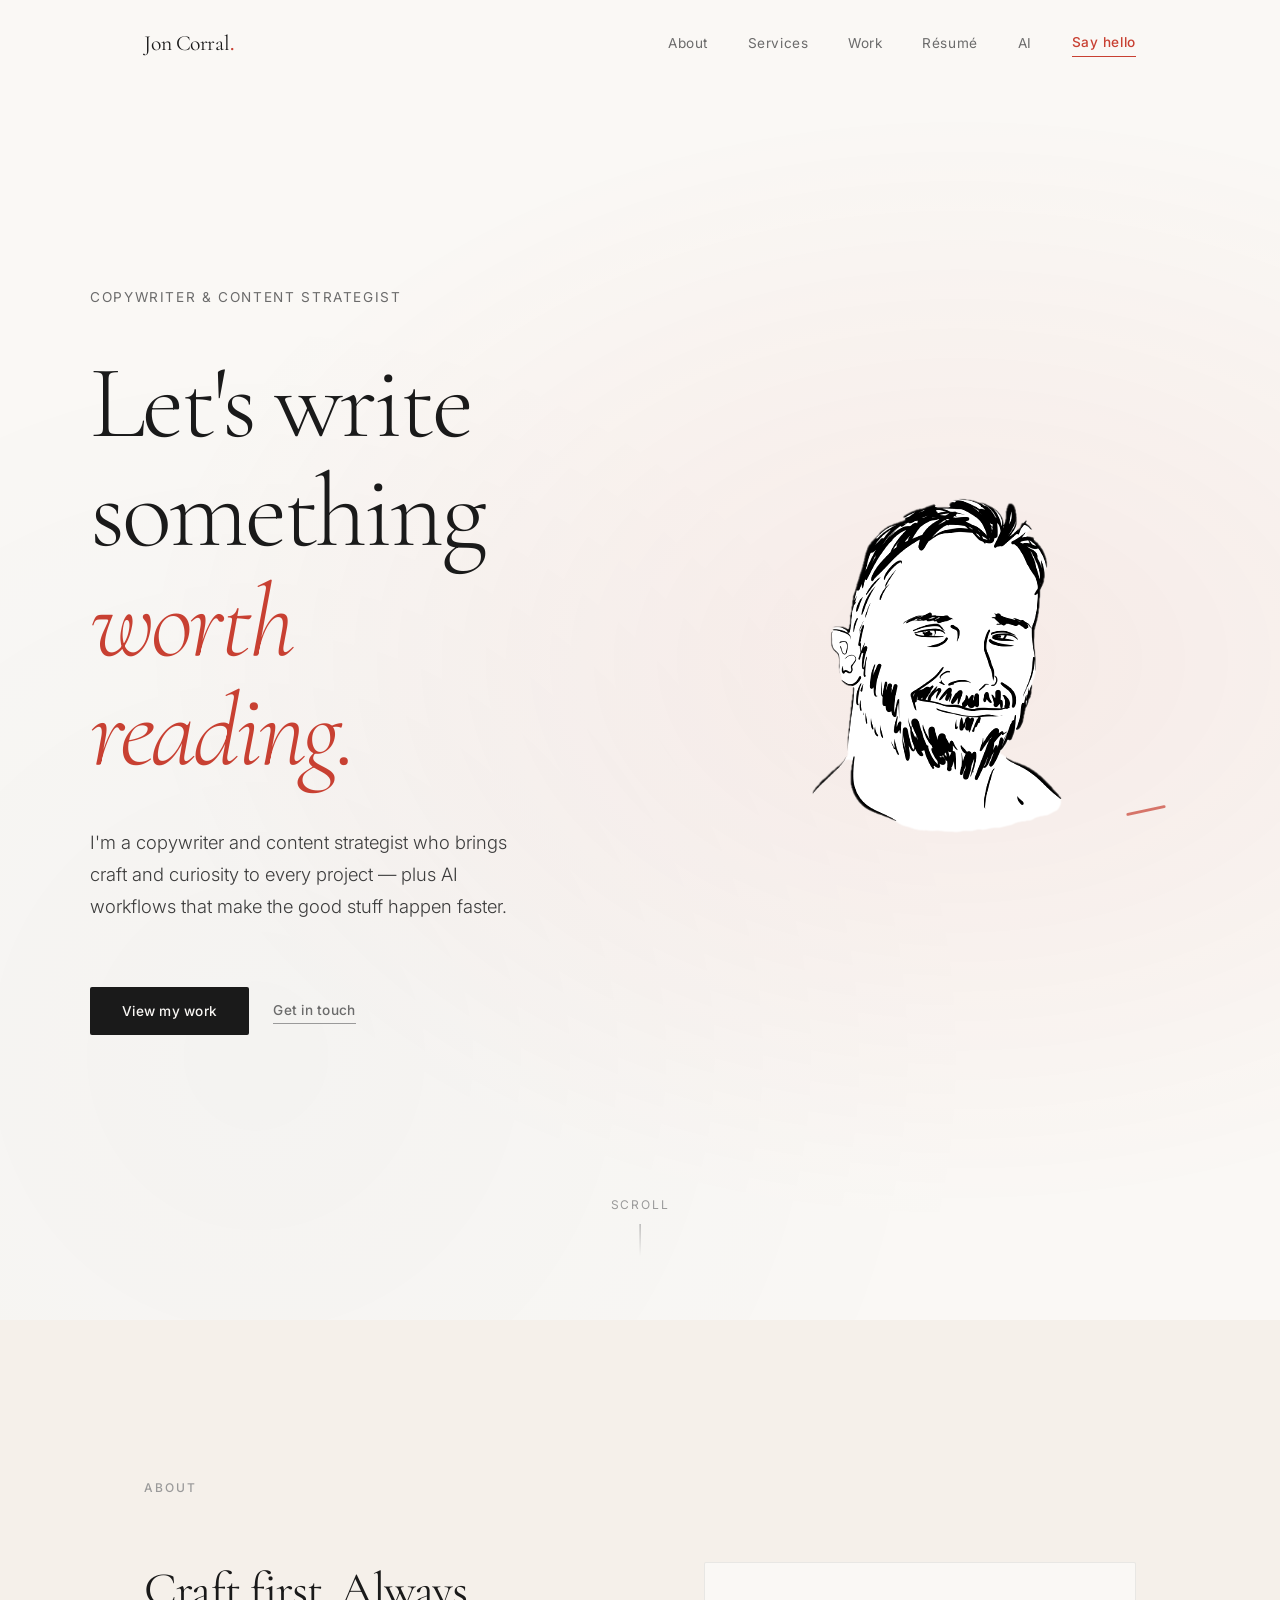
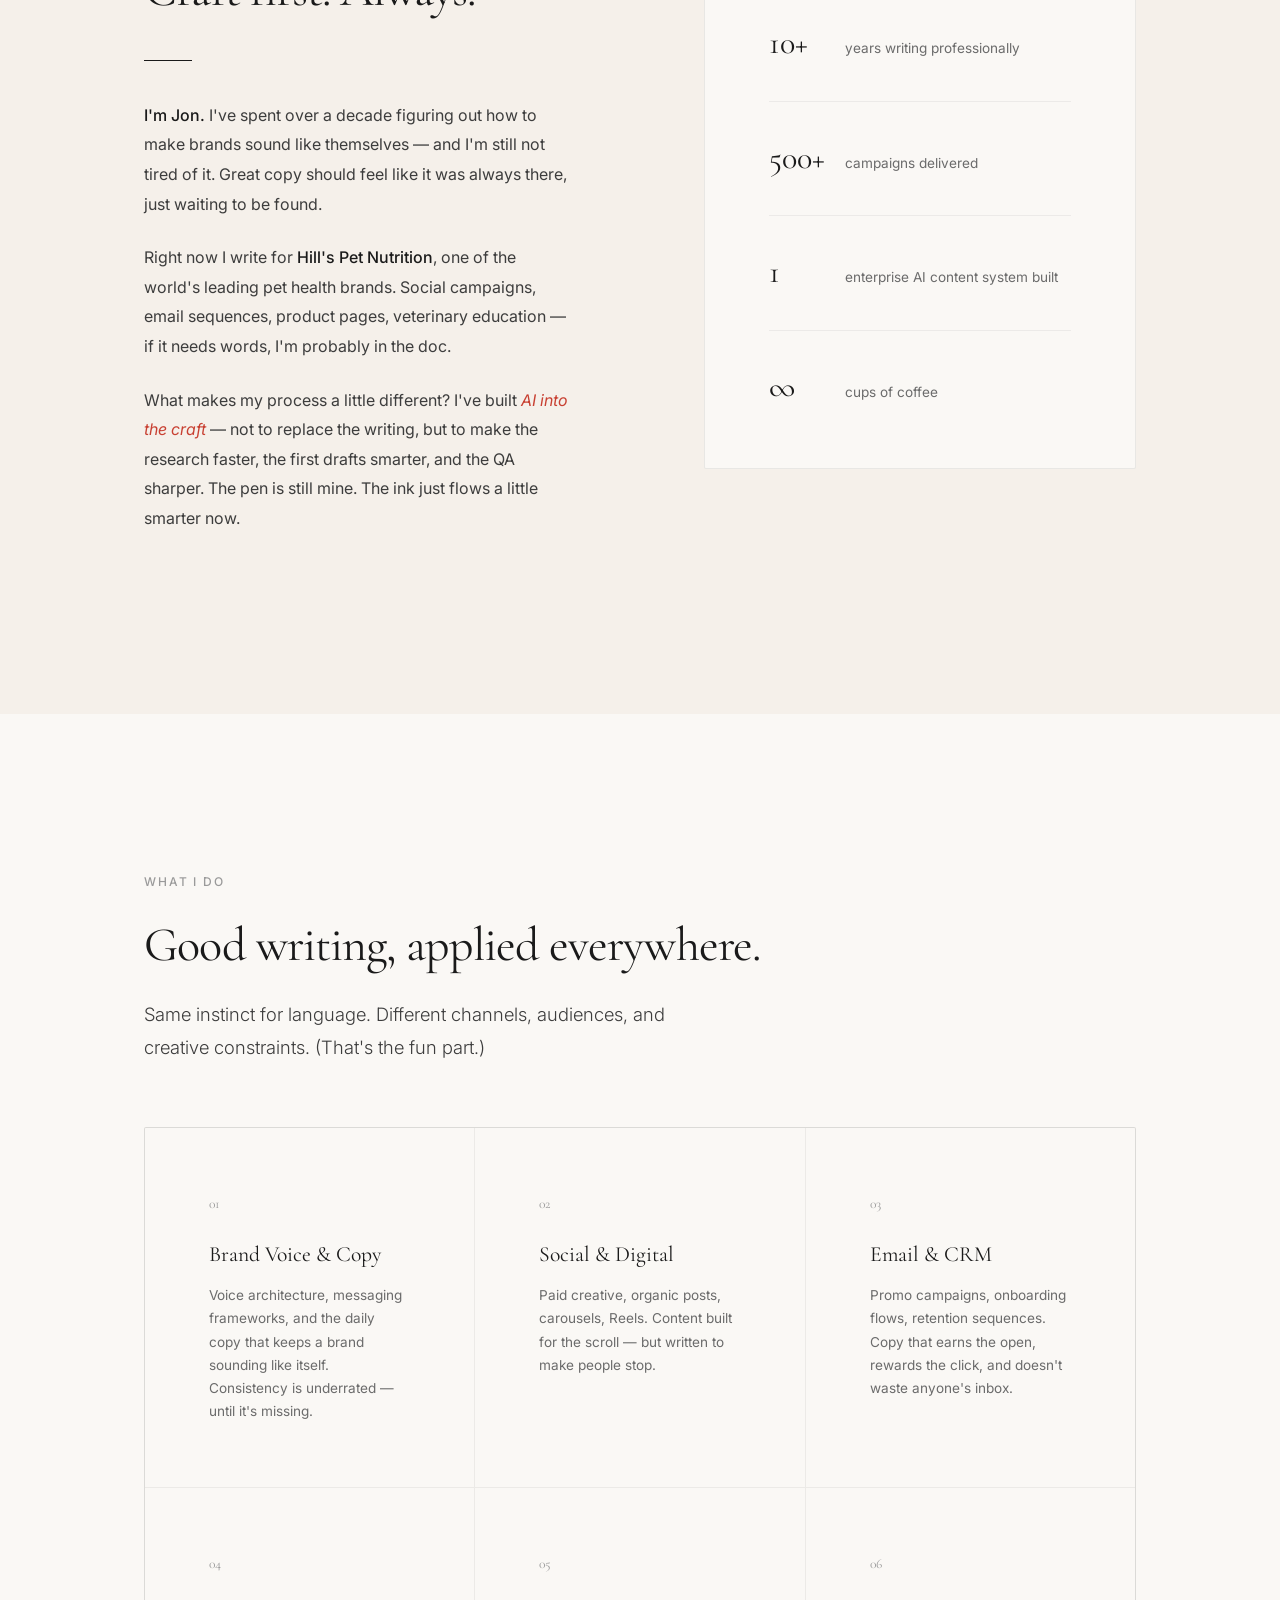
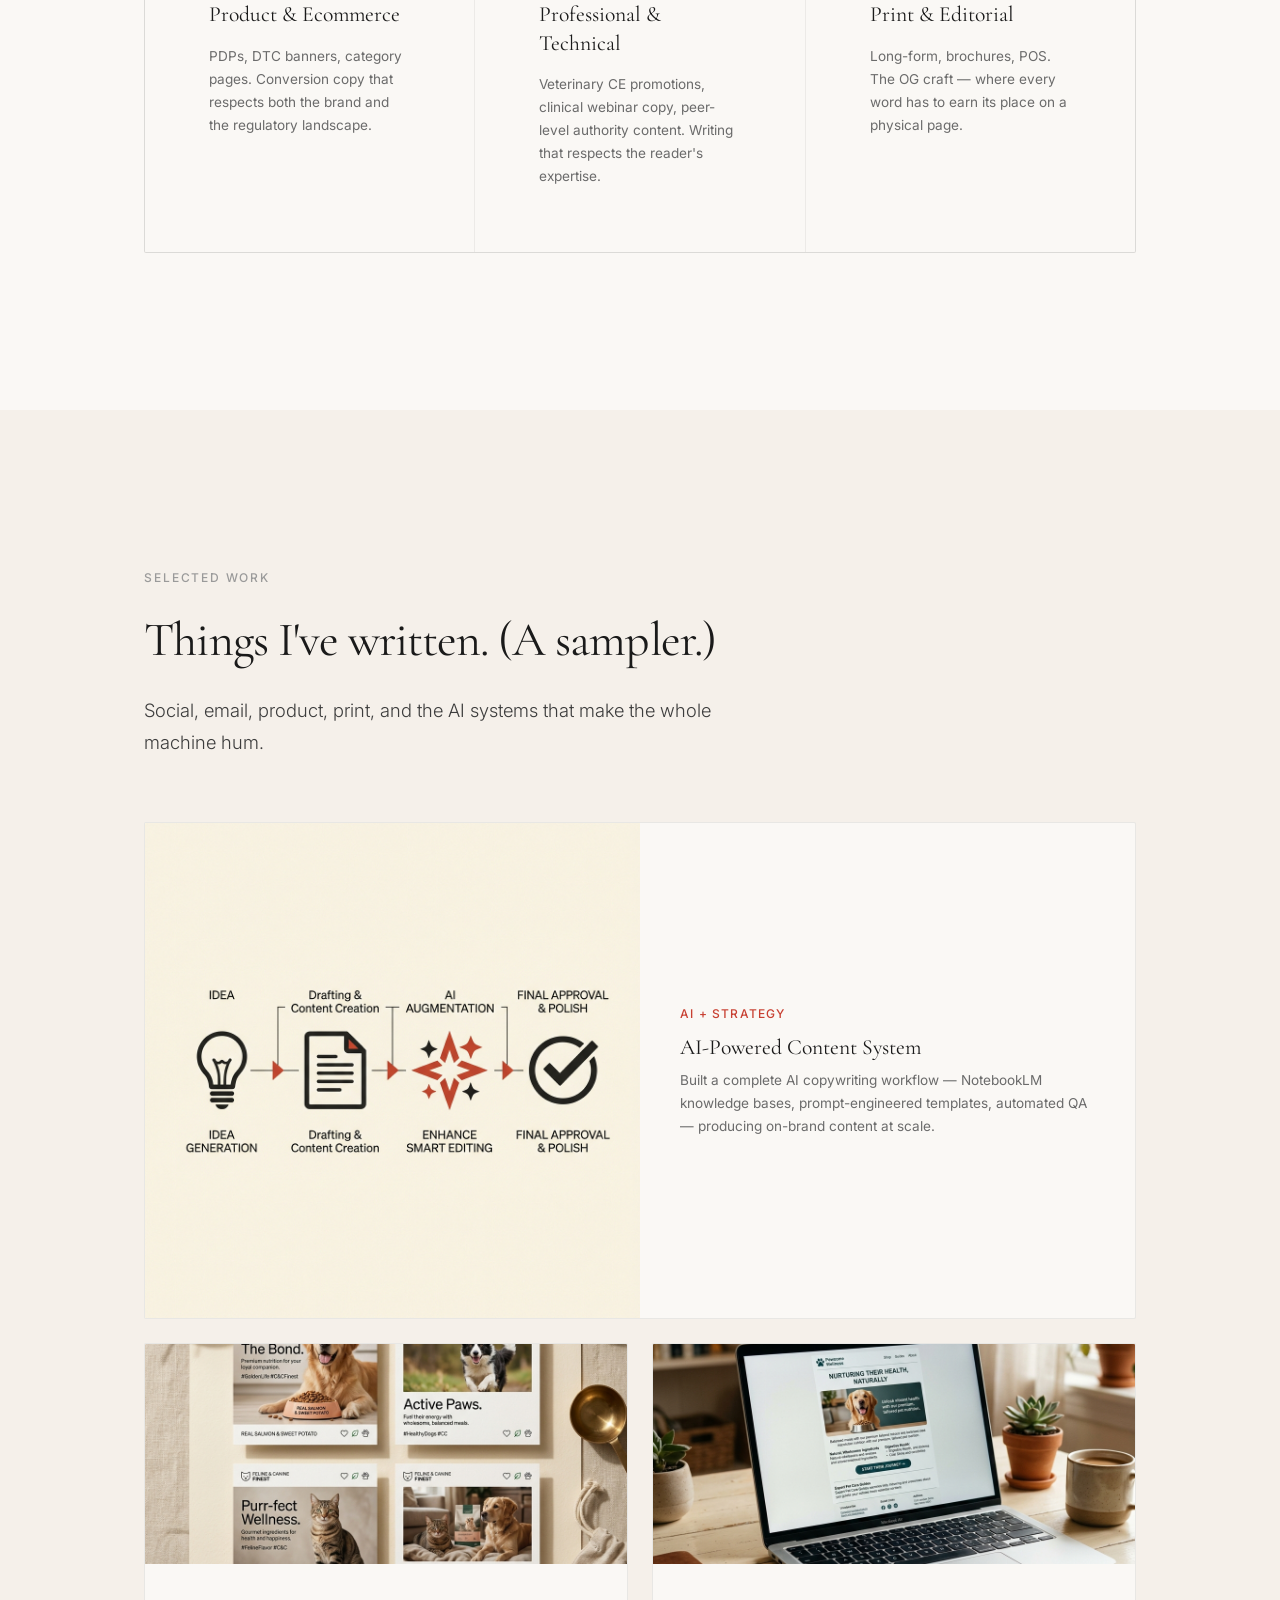
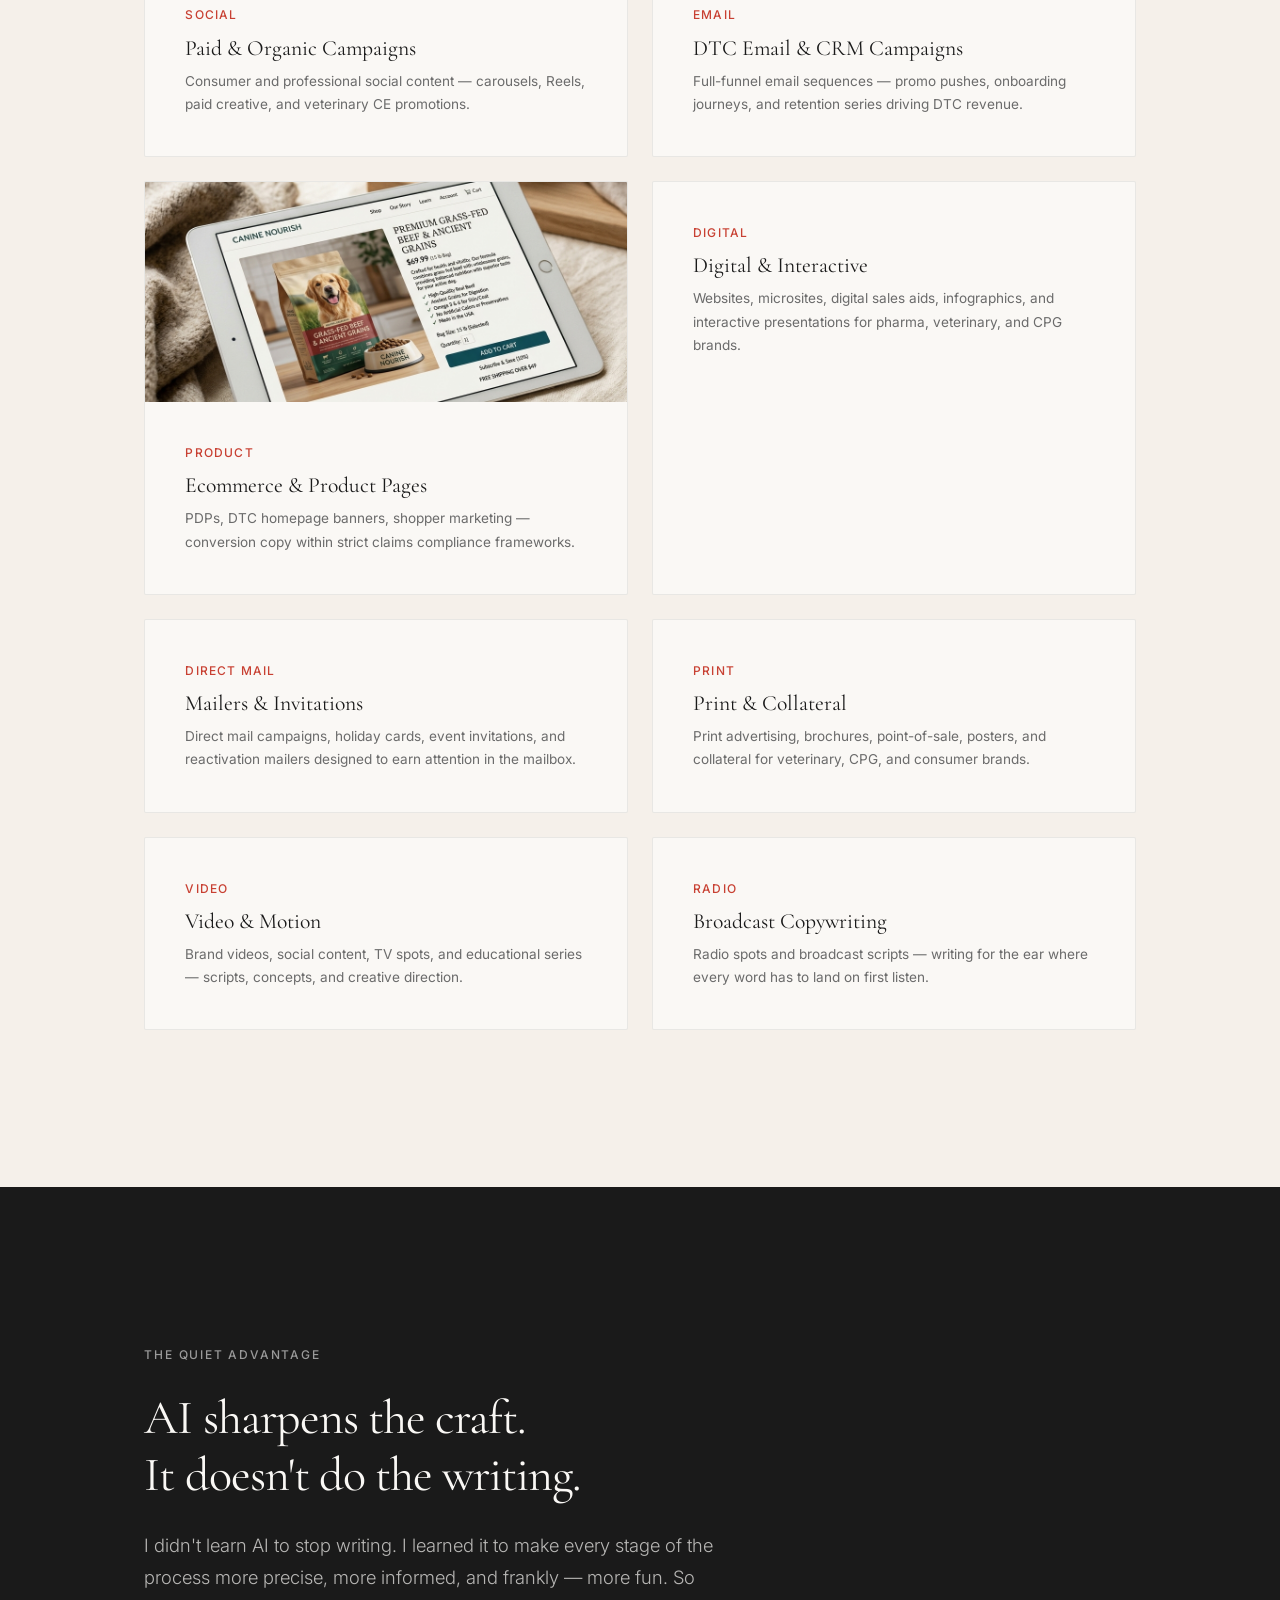
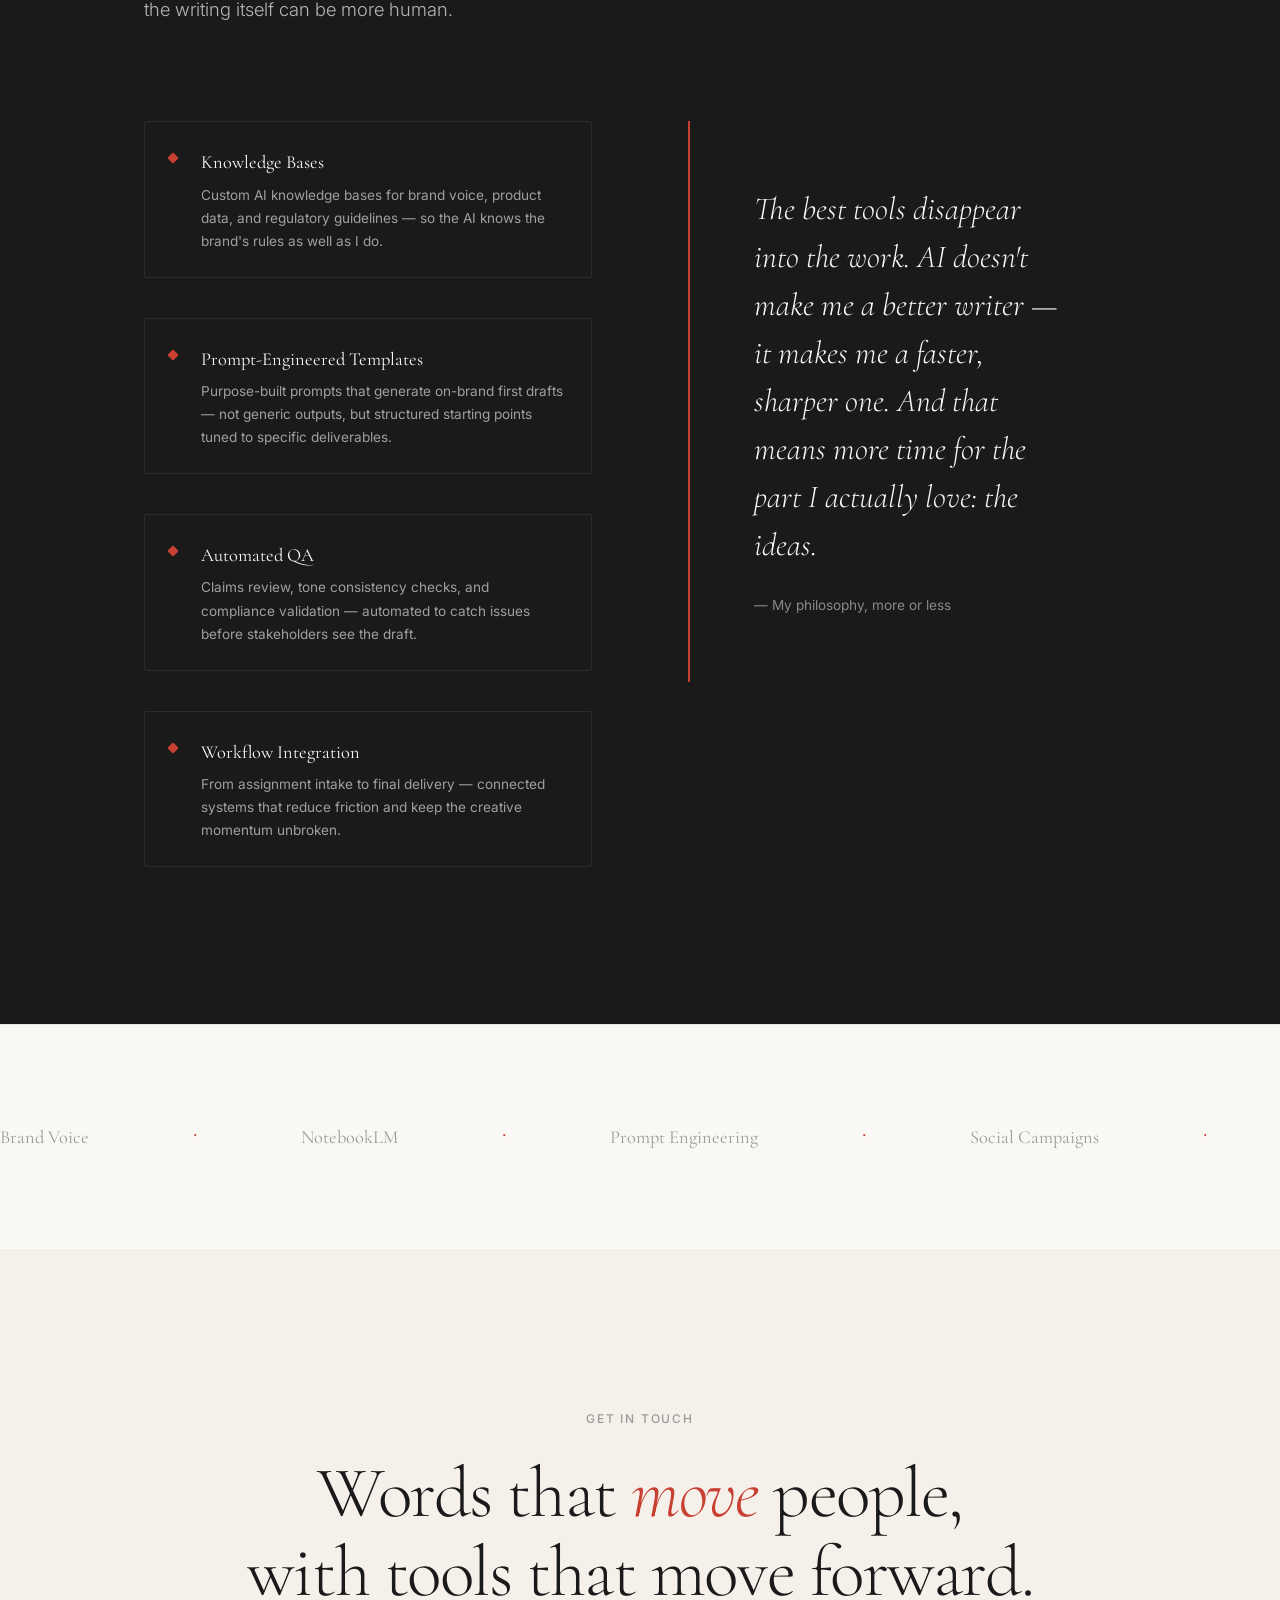
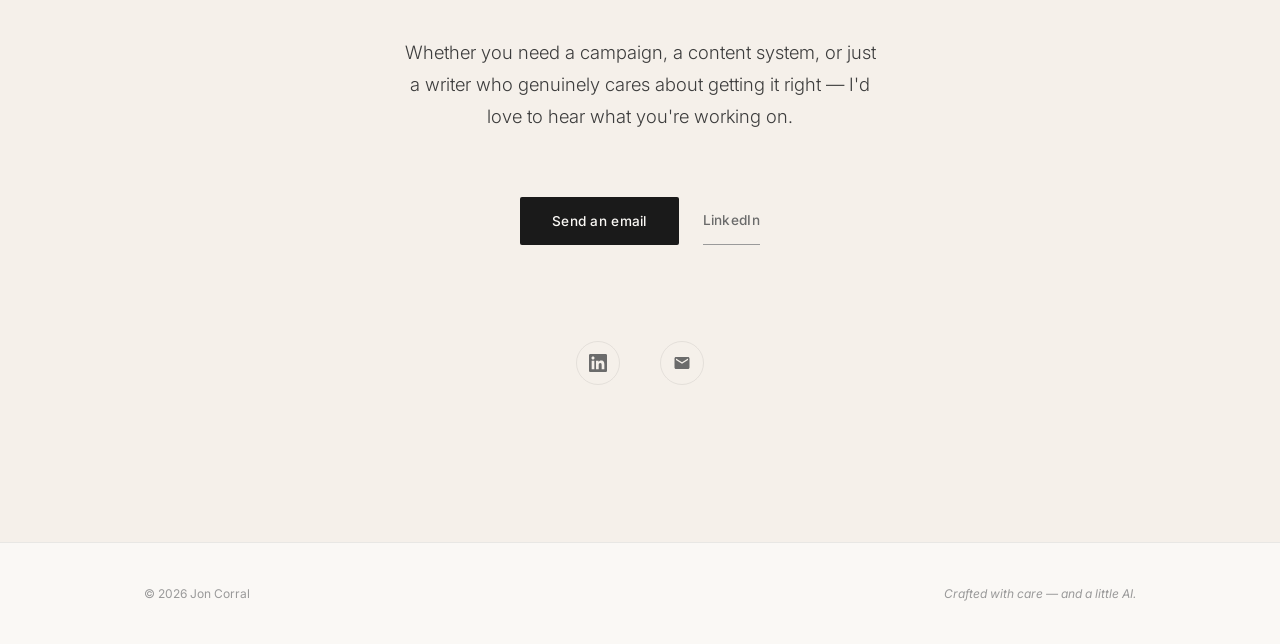
==== commit acb0c262: "Add résumé page with timeline layout, skills, and awards - Clean timeline for 18+ years of experienc" ====
--- a/index.html
+++ b/index.html
@@ -58,6 +58,7 @@
         <a href="#about" class="nav__link" role="menuitem">About</a>
         <a href="#services" class="nav__link" role="menuitem">Services</a>
         <a href="#work" class="nav__link" role="menuitem">Work</a>
+        <a href="resume.html" class="nav__link" role="menuitem">Résumé</a>
         <a href="#ai-edge" class="nav__link" role="menuitem">AI</a>
         <a href="#contact" class="nav__cta" id="nav-contact" role="menuitem">Say hello</a>
       </div>
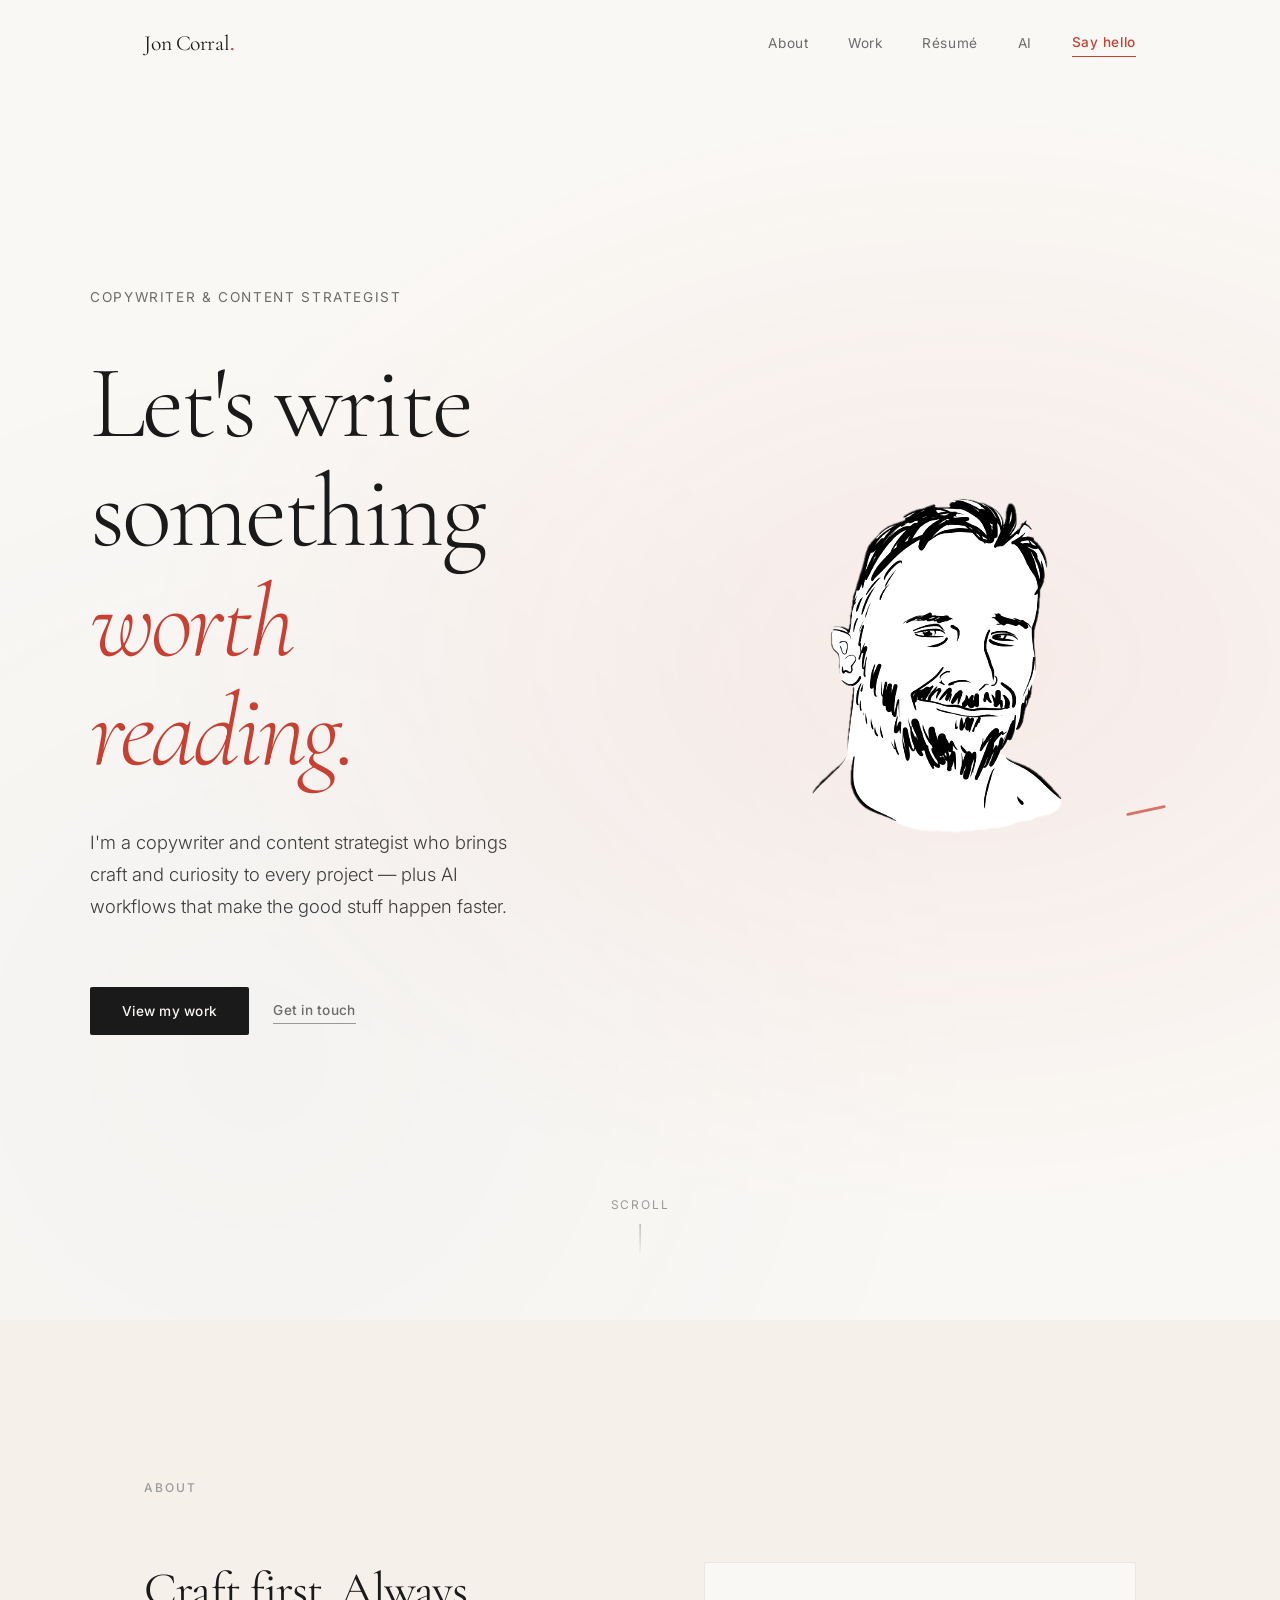
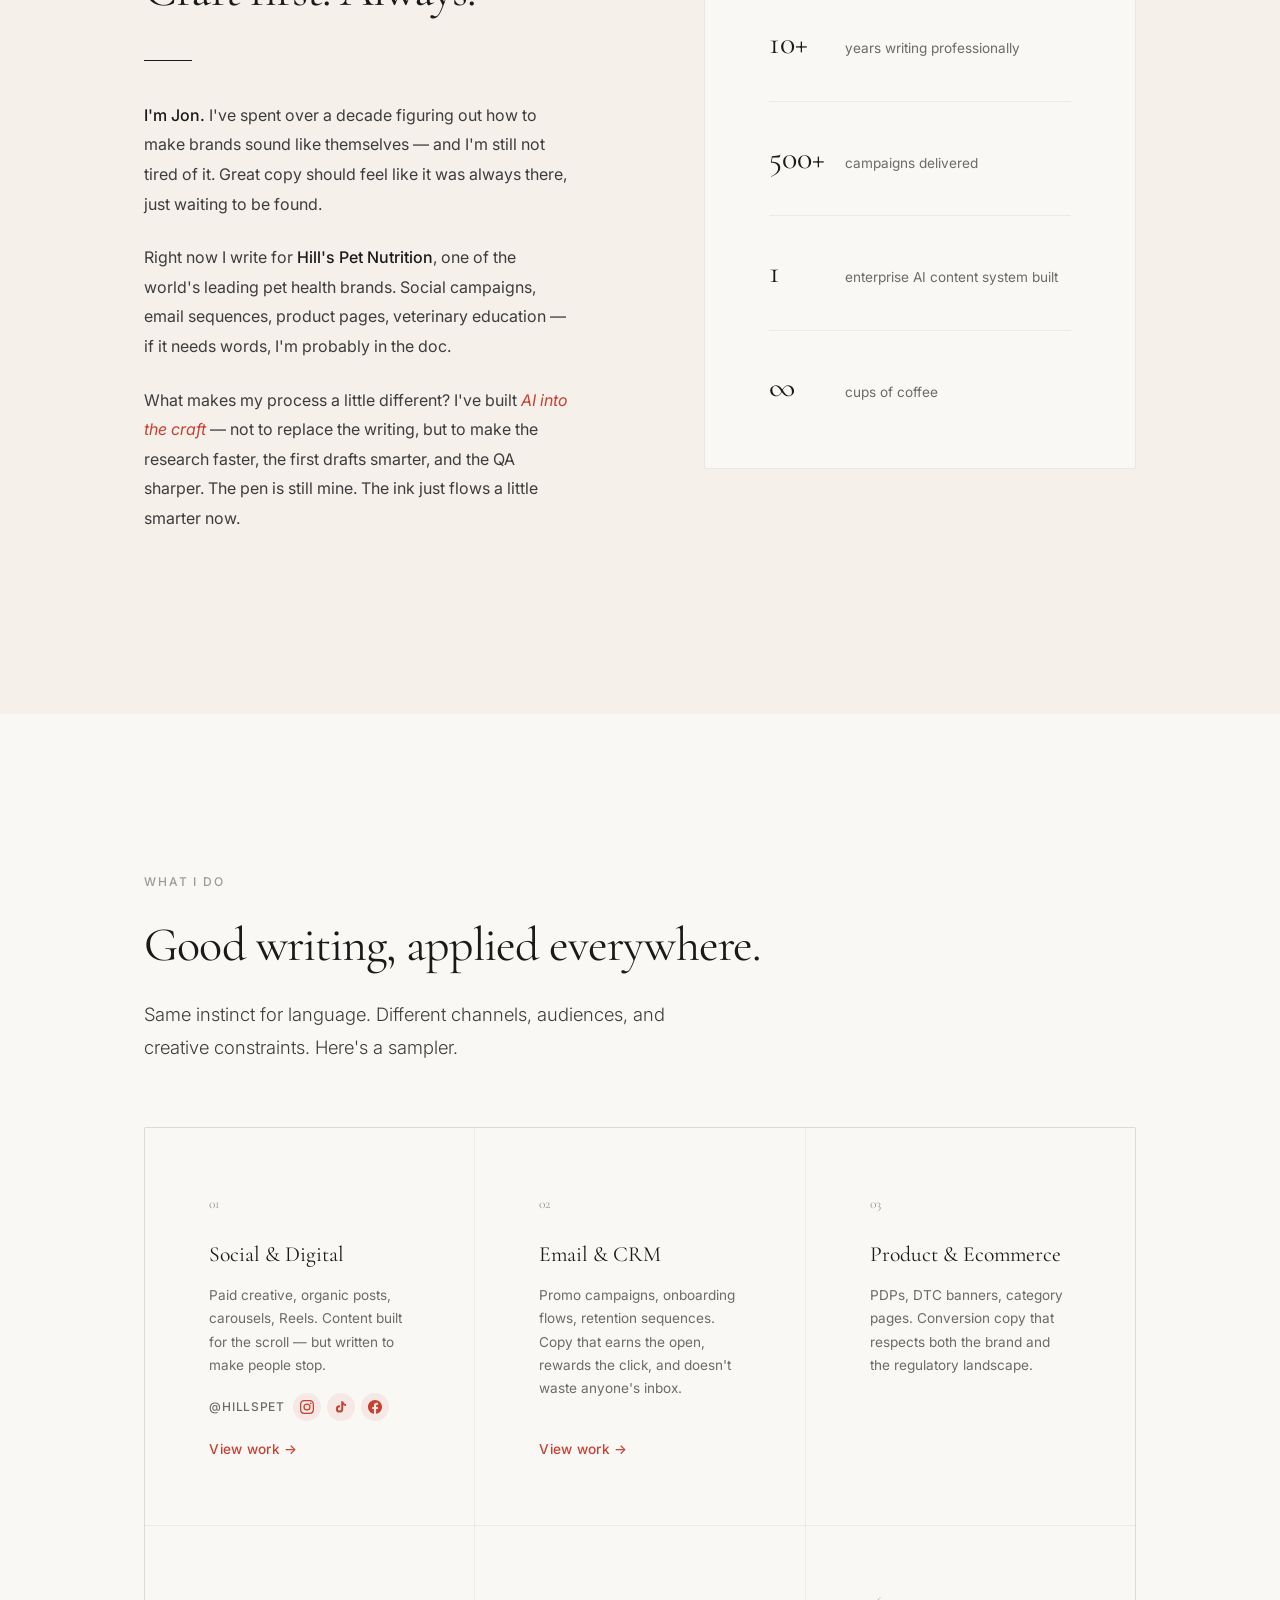
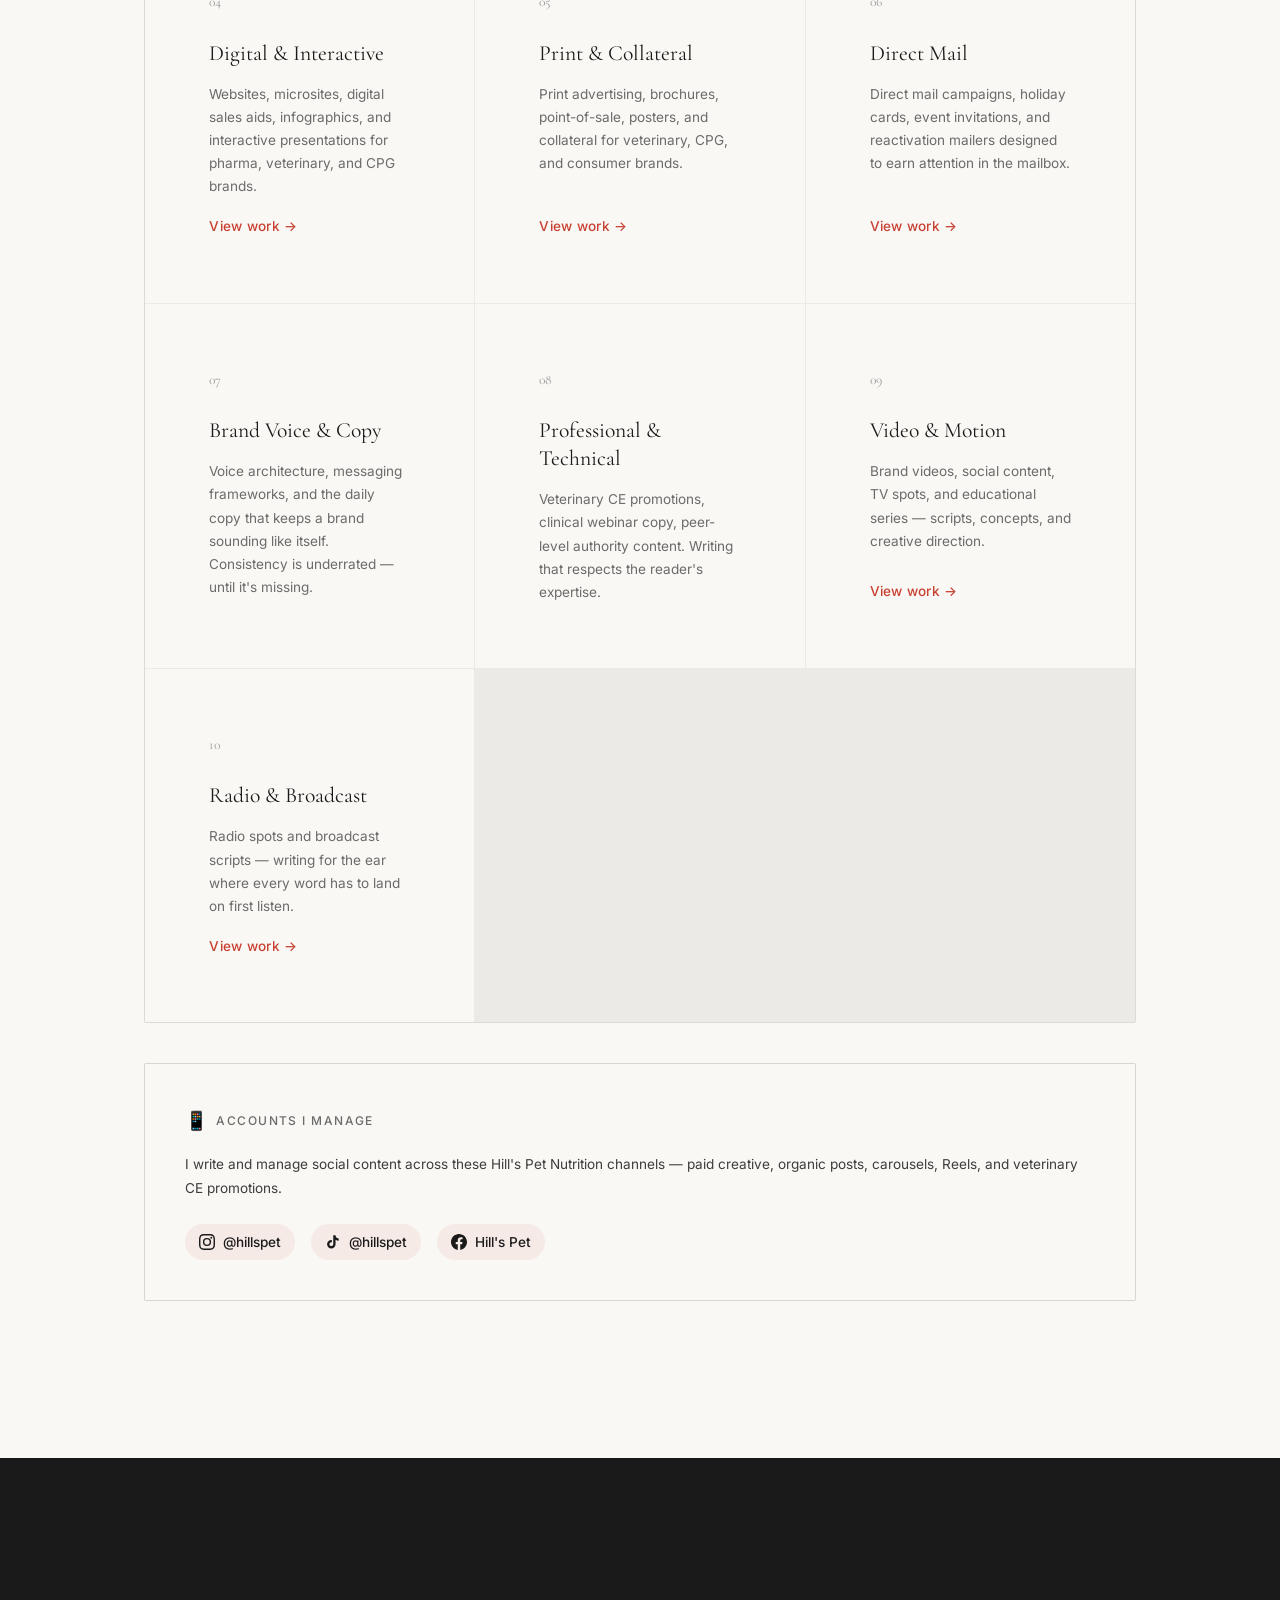
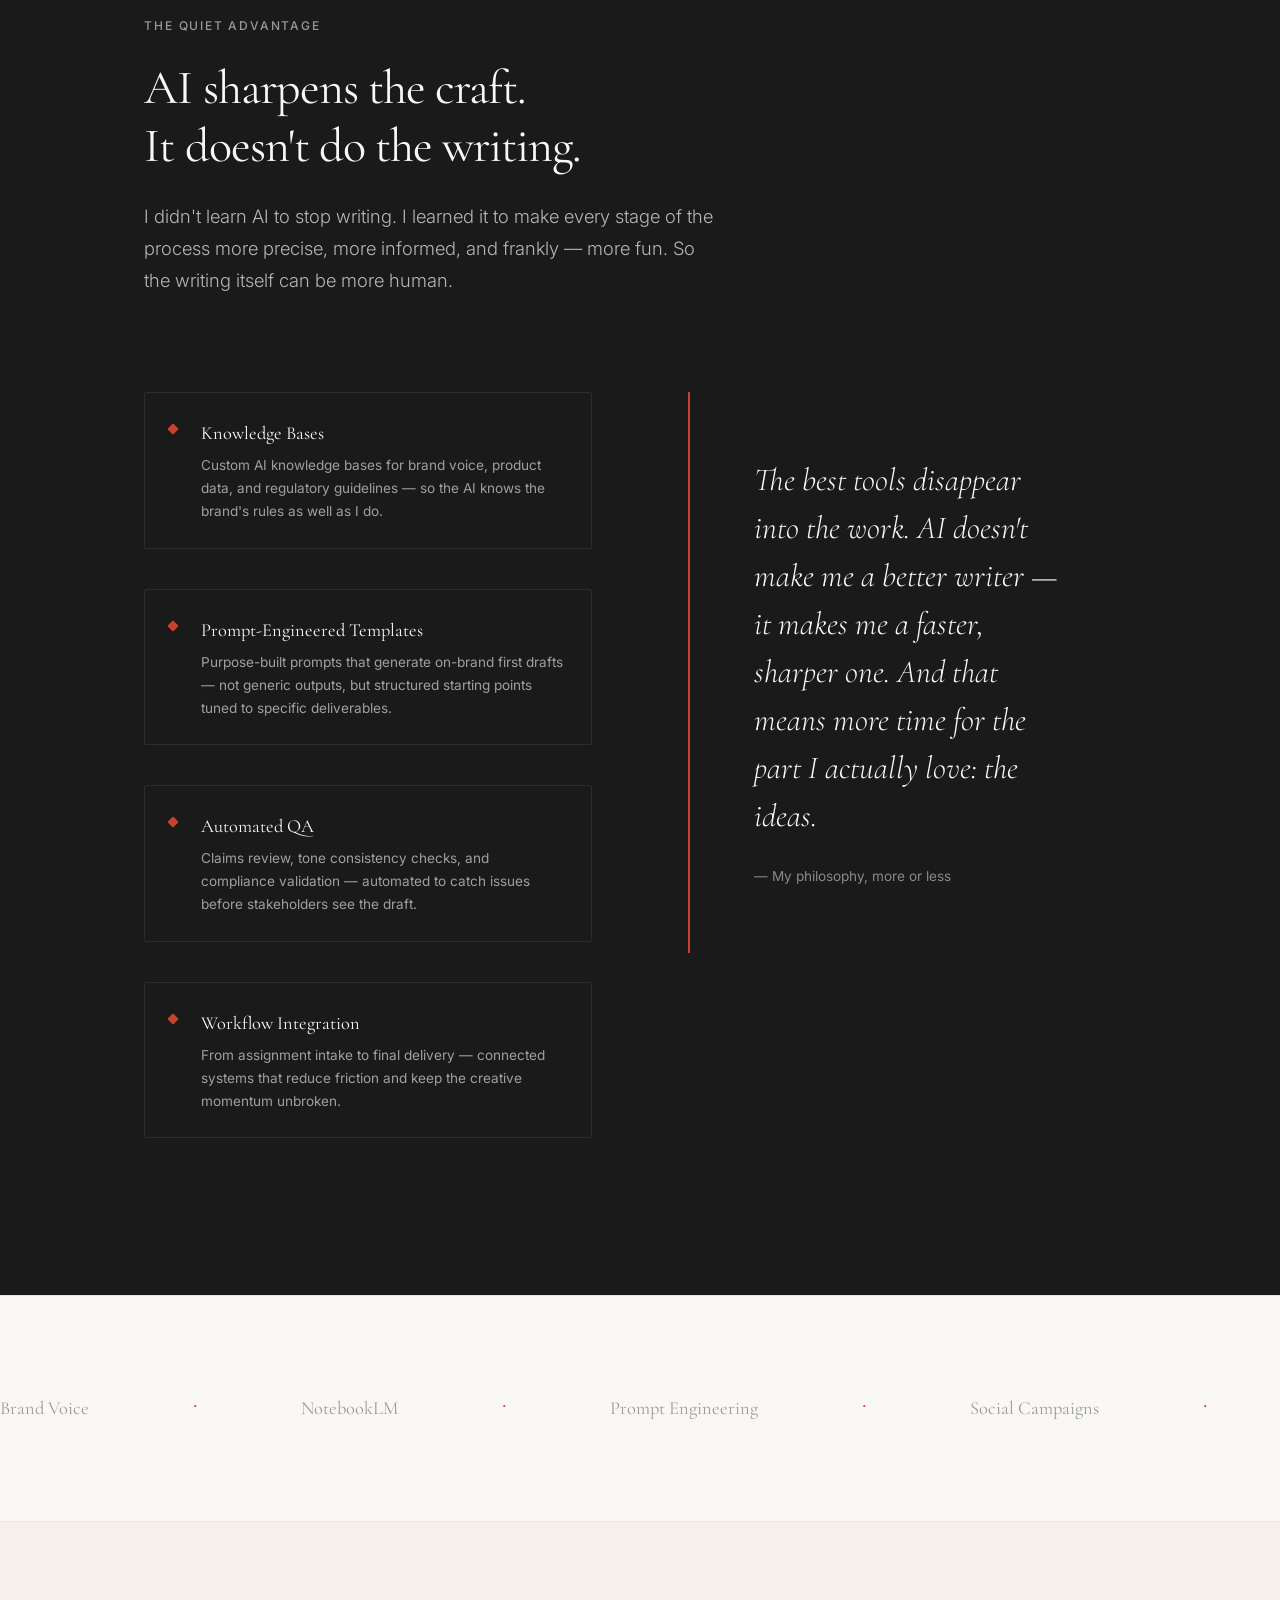
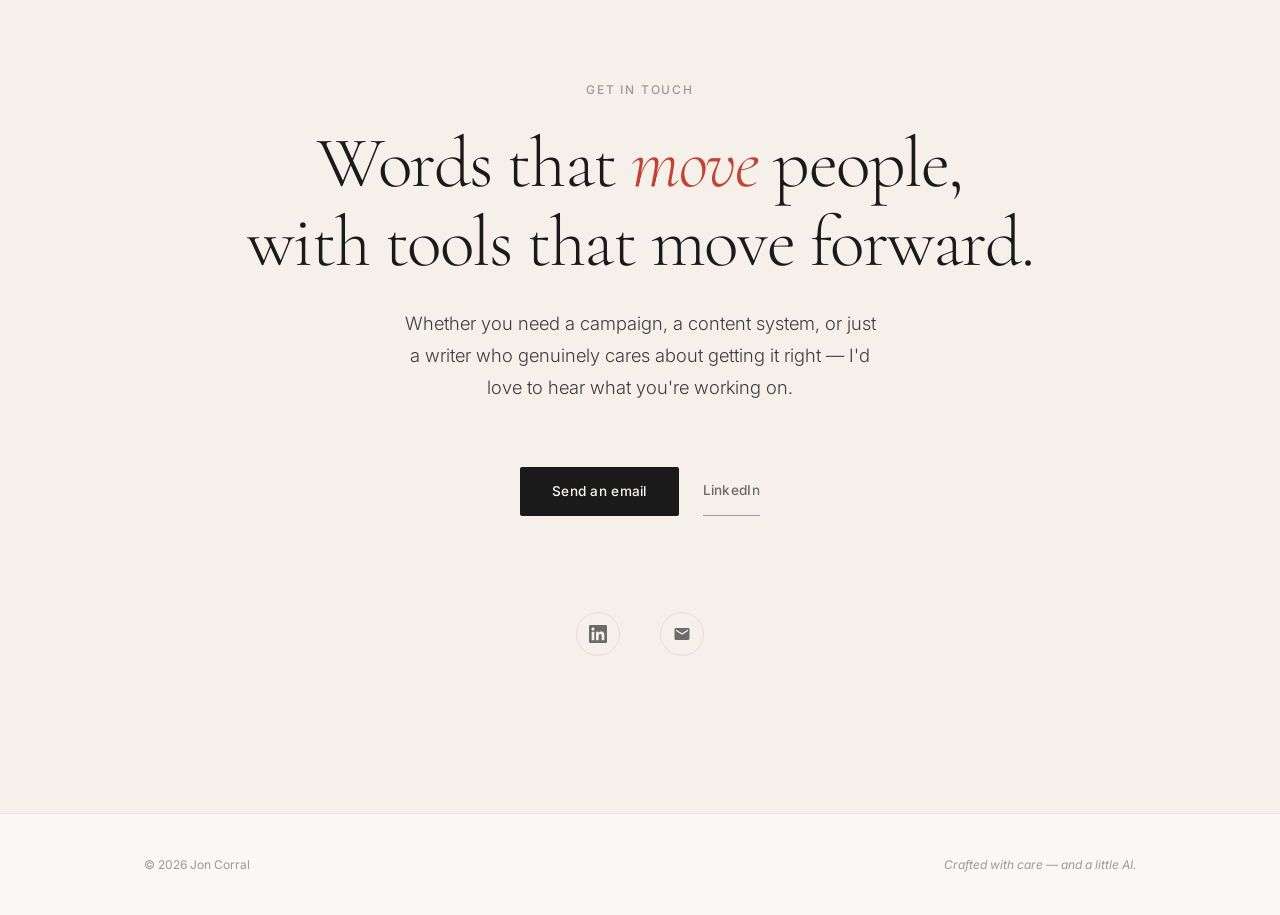
==== commit c0422c91: "feat: combine services/work sections, add social accounts, remove private videos" ====
--- a/index.html
+++ b/index.html
@@ -56,7 +56,6 @@
 
       <div class="nav__links" id="nav-links" role="menubar">
         <a href="#about" class="nav__link" role="menuitem">About</a>
-        <a href="#services" class="nav__link" role="menuitem">Services</a>
         <a href="#work" class="nav__link" role="menuitem">Work</a>
         <a href="resume.html" class="nav__link" role="menuitem">Résumé</a>
         <a href="#ai-edge" class="nav__link" role="menuitem">AI</a>
@@ -179,21 +178,103 @@
   </section>
 
   <!-- ====================================================================
-       SERVICES
-       ==================================================================== -->
-  <section id="services">
+       WORK — what I do + portfolio samples
+       ==================================================================== -->
+  <section id="work">
     <div class="container">
       <p class="section-label reveal">What I do</p>
       <h2 class="section-title reveal">Good writing, applied everywhere.</h2>
       <p class="section-desc reveal reveal--d1">
         Same instinct for language. Different channels, audiences,
-        and creative constraints. (That's the fun part.)
+        and creative constraints. Here's a sampler.
       </p>
 
       <div class="services__grid">
+
+        <!-- 01 — Social & Digital → social.html -->
+        <a href="work/social.html" class="service service--linked reveal" id="work-card-social">
+          <p class="service__number">01</p>
+          <h3 class="service__title">Social &amp; Digital</h3>
+          <p class="service__desc">
+            Paid creative, organic posts, carousels, Reels. Content
+            built for the scroll — but written to make people stop.
+          </p>
+          <div class="work-card__accounts">
+            <span class="work-card__account-label">@hillspet</span>
+            <div class="work-card__account-icons">
+              <span class="work-card__account-link" aria-label="Instagram">
+                <svg viewBox="0 0 24 24" fill="currentColor" aria-hidden="true"><path d="M12 2.163c3.204 0 3.584.012 4.85.07 3.252.148 4.771 1.691 4.919 4.919.058 1.265.069 1.645.069 4.849 0 3.205-.012 3.584-.069 4.849-.149 3.225-1.664 4.771-4.919 4.919-1.266.058-1.644.07-4.85.07-3.204 0-3.584-.012-4.849-.07-3.26-.149-4.771-1.699-4.919-4.92-.058-1.265-.07-1.644-.07-4.849 0-3.204.013-3.583.07-4.849.149-3.227 1.664-4.771 4.919-4.919 1.266-.057 1.645-.069 4.849-.069zM12 0C8.741 0 8.333.014 7.053.072 2.695.272.273 2.69.073 7.052.014 8.333 0 8.741 0 12c0 3.259.014 3.668.072 4.948.2 4.358 2.618 6.78 6.98 6.98C8.333 23.986 8.741 24 12 24c3.259 0 3.668-.014 4.948-.072 4.354-.2 6.782-2.618 6.979-6.98.059-1.28.073-1.689.073-4.948 0-3.259-.014-3.667-.072-4.947-.196-4.354-2.617-6.78-6.979-6.98C15.668.014 15.259 0 12 0zm0 5.838a6.162 6.162 0 100 12.324 6.162 6.162 0 000-12.324zM12 16a4 4 0 110-8 4 4 0 010 8zm6.406-11.845a1.44 1.44 0 100 2.881 1.44 1.44 0 000-2.881z"/></svg>
+              </span>
+              <span class="work-card__account-link" aria-label="TikTok">
+                <svg viewBox="0 0 24 24" fill="currentColor" aria-hidden="true"><path d="M19.59 6.69a4.83 4.83 0 01-3.77-4.25V2h-3.45v13.67a2.89 2.89 0 01-2.88 2.5 2.89 2.89 0 01-2.89-2.89 2.89 2.89 0 012.89-2.89c.28 0 .54.04.79.1V9.01a6.27 6.27 0 00-.79-.05 6.34 6.34 0 00-6.34 6.34 6.34 6.34 0 006.34 6.34 6.34 6.34 0 006.33-6.34V8.75a8.18 8.18 0 004.77 1.52V6.84a4.84 4.84 0 01-1-.15z"/></svg>
+              </span>
+              <span class="work-card__account-link" aria-label="Facebook">
+                <svg viewBox="0 0 24 24" fill="currentColor" aria-hidden="true"><path d="M24 12.073c0-6.627-5.373-12-12-12s-12 5.373-12 12c0 5.99 4.388 10.954 10.125 11.854v-8.385H7.078v-3.47h3.047V9.43c0-3.007 1.792-4.669 4.533-4.669 1.312 0 2.686.235 2.686.235v2.953H15.83c-1.491 0-1.956.925-1.956 1.874v2.25h3.328l-.532 3.47h-2.796v8.385C19.612 23.027 24 18.062 24 12.073z"/></svg>
+              </span>
+            </div>
+          </div>
+          <span class="service__link">View work →</span>
+        </a>
+
+        <!-- 02 — Email & CRM → email.html -->
+        <a href="work/email.html" class="service service--linked reveal reveal--d1" id="work-card-email">
+          <p class="service__number">02</p>
+          <h3 class="service__title">Email &amp; CRM</h3>
+          <p class="service__desc">
+            Promo campaigns, onboarding flows, retention sequences.
+            Copy that earns the open, rewards the click, and doesn't
+            waste anyone's inbox.
+          </p>
+          <span class="service__link">View work →</span>
+        </a>
+
+        <!-- 03 — Product & Ecommerce (no page) -->
+        <div class="service reveal reveal--d2">
+          <p class="service__number">03</p>
+          <h3 class="service__title">Product &amp; Ecommerce</h3>
+          <p class="service__desc">
+            PDPs, DTC banners, category pages. Conversion copy that
+            respects both the brand and the regulatory landscape.
+          </p>
+        </div>
+
+        <!-- 04 — Digital & Interactive → digital.html -->
+        <a href="work/digital.html" class="service service--linked reveal" id="work-card-digital">
+          <p class="service__number">04</p>
+          <h3 class="service__title">Digital &amp; Interactive</h3>
+          <p class="service__desc">
+            Websites, microsites, digital sales aids, infographics,
+            and interactive presentations for pharma, veterinary, and CPG brands.
+          </p>
+          <span class="service__link">View work →</span>
+        </a>
+
+        <!-- 05 — Print & Collateral → print.html -->
+        <a href="work/print.html" class="service service--linked reveal reveal--d1" id="work-card-print">
+          <p class="service__number">05</p>
+          <h3 class="service__title">Print &amp; Collateral</h3>
+          <p class="service__desc">
+            Print advertising, brochures, point-of-sale, posters,
+            and collateral for veterinary, CPG, and consumer brands.
+          </p>
+          <span class="service__link">View work →</span>
+        </a>
+
+        <!-- 06 — Direct Mail → direct-mail.html -->
+        <a href="work/direct-mail.html" class="service service--linked reveal reveal--d2" id="work-card-direct-mail">
+          <p class="service__number">06</p>
+          <h3 class="service__title">Direct Mail</h3>
+          <p class="service__desc">
+            Direct mail campaigns, holiday cards, event invitations,
+            and reactivation mailers designed to earn attention in the mailbox.
+          </p>
+          <span class="service__link">View work →</span>
+        </a>
+
+        <!-- 07 — Brand Voice (no page) -->
         <div class="service reveal">
-          <p class="service__number">01</p>
-          <h3 class="service__title">Brand Voice & Copy</h3>
+          <p class="service__number">07</p>
+          <h3 class="service__title">Brand Voice &amp; Copy</h3>
           <p class="service__desc">
             Voice architecture, messaging frameworks, and the daily copy
             that keeps a brand sounding like itself. Consistency is
@@ -201,175 +282,65 @@
           </p>
         </div>
 
+        <!-- 08 — Professional & Technical (no page) -->
         <div class="service reveal reveal--d1">
-          <p class="service__number">02</p>
-          <h3 class="service__title">Social & Digital</h3>
-          <p class="service__desc">
-            Paid creative, organic posts, carousels, Reels. Content
-            built for the scroll — but written to make people stop.
-          </p>
-        </div>
-
-        <div class="service reveal reveal--d2">
-          <p class="service__number">03</p>
-          <h3 class="service__title">Email & CRM</h3>
-          <p class="service__desc">
-            Promo campaigns, onboarding flows, retention sequences.
-            Copy that earns the open, rewards the click, and doesn't
-            waste anyone's inbox.
-          </p>
-        </div>
-
-        <div class="service reveal">
-          <p class="service__number">04</p>
-          <h3 class="service__title">Product & Ecommerce</h3>
-          <p class="service__desc">
-            PDPs, DTC banners, category pages. Conversion copy that
-            respects both the brand and the regulatory landscape.
-          </p>
-        </div>
-
-        <div class="service reveal reveal--d1">
-          <p class="service__number">05</p>
-          <h3 class="service__title">Professional & Technical</h3>
+          <p class="service__number">08</p>
+          <h3 class="service__title">Professional &amp; Technical</h3>
           <p class="service__desc">
             Veterinary CE promotions, clinical webinar copy, peer-level
             authority content. Writing that respects the reader's expertise.
           </p>
         </div>
 
-        <div class="service reveal reveal--d2">
-          <p class="service__number">06</p>
-          <h3 class="service__title">Print & Editorial</h3>
-          <p class="service__desc">
-            Long-form, brochures, POS. The OG craft — where every word
-            has to earn its place on a physical page.
-          </p>
-        </div>
-      </div>
-    </div>
-  </section>
-
-  <!-- ====================================================================
-       WORK
-       ==================================================================== -->
-  <section class="section--warm" id="work">
-    <div class="container">
-      <p class="section-label reveal">Selected work</p>
-      <h2 class="section-title reveal">Things I've written. (A sampler.)</h2>
-      <p class="section-desc reveal reveal--d1">
-        Social, email, product, print, and the AI systems that
-        make the whole machine hum.
-      </p>
-
-      <div class="work__grid">
-
-        <div class="work-card work-card--featured reveal">
-          <img src="assets/images/work-ai.png" alt="AI-powered content workflow diagram" class="work-card__img" loading="lazy">
-          <div class="work-card__body">
-            <span class="work-card__category">AI + Strategy</span>
-            <h3 class="work-card__title">AI-Powered Content System</h3>
-            <p class="work-card__desc">
-              Built a complete AI copywriting workflow — NotebookLM
-              knowledge bases, prompt-engineered templates, automated QA
-              — producing on-brand content at scale.
-            </p>
-          </div>
-        </div>
-
-        <a href="work/social.html" class="work-card reveal reveal--d1" id="work-card-social">
-          <img src="assets/images/work-social.png" alt="Social media campaign mockups" class="work-card__img" loading="lazy">
-          <div class="work-card__body">
-            <span class="work-card__category">Social</span>
-            <h3 class="work-card__title">Paid & Organic Campaigns</h3>
-            <p class="work-card__desc">
-              Consumer and professional social content — carousels,
-              Reels, paid creative, and veterinary CE promotions.
-            </p>
-          </div>
-        </a>
-
-        <a href="work/email.html" class="work-card reveal reveal--d2" id="work-card-email">
-          <img src="assets/images/work-email.png" alt="Email marketing campaign on laptop" class="work-card__img" loading="lazy">
-          <div class="work-card__body">
-            <span class="work-card__category">Email</span>
-            <h3 class="work-card__title">DTC Email & CRM Campaigns</h3>
-            <p class="work-card__desc">
-              Full-funnel email sequences — promo pushes, onboarding
-              journeys, and retention series driving DTC revenue.
-            </p>
-          </div>
-        </a>
-
-        <div class="work-card reveal reveal--d1">
-          <img src="assets/images/work-product.png" alt="Product page displayed on tablet" class="work-card__img" loading="lazy">
-          <div class="work-card__body">
-            <span class="work-card__category">Product</span>
-            <h3 class="work-card__title">Ecommerce & Product Pages</h3>
-            <p class="work-card__desc">
-              PDPs, DTC homepage banners, shopper marketing — conversion
-              copy within strict claims compliance frameworks.
-            </p>
-          </div>
-        </div>
-
-        <!-- Text-only cards for additional categories -->
-        <a href="work/digital.html" class="work-card reveal" id="work-card-digital">
-          <div class="work-card__body">
-            <span class="work-card__category">Digital</span>
-            <h3 class="work-card__title">Digital &amp; Interactive</h3>
-            <p class="work-card__desc">
-              Websites, microsites, digital sales aids, infographics,
-              and interactive presentations for pharma, veterinary, and CPG brands.
-            </p>
-          </div>
-        </a>
-
-        <a href="work/direct-mail.html" class="work-card reveal reveal--d1" id="work-card-direct-mail">
-          <div class="work-card__body">
-            <span class="work-card__category">Direct Mail</span>
-            <h3 class="work-card__title">Mailers &amp; Invitations</h3>
-            <p class="work-card__desc">
-              Direct mail campaigns, holiday cards, event invitations,
-              and reactivation mailers designed to earn attention in the mailbox.
-            </p>
-          </div>
-        </a>
-
-        <a href="work/print.html" class="work-card reveal reveal--d2" id="work-card-print">
-          <div class="work-card__body">
-            <span class="work-card__category">Print</span>
-            <h3 class="work-card__title">Print &amp; Collateral</h3>
-            <p class="work-card__desc">
-              Print advertising, brochures, point-of-sale, posters,
-              and collateral for veterinary, CPG, and consumer brands.
-            </p>
-          </div>
-        </a>
-
-        <a href="work/video.html" class="work-card reveal" id="work-card-video">
-          <div class="work-card__body">
-            <span class="work-card__category">Video</span>
-            <h3 class="work-card__title">Video &amp; Motion</h3>
-            <p class="work-card__desc">
-              Brand videos, social content, TV spots, and educational
-              series — scripts, concepts, and creative direction.
-            </p>
-          </div>
-        </a>
-
-        <a href="work/radio.html" class="work-card reveal reveal--d1" id="work-card-radio">
-          <div class="work-card__body">
-            <span class="work-card__category">Radio</span>
-            <h3 class="work-card__title">Broadcast Copywriting</h3>
-            <p class="work-card__desc">
-              Radio spots and broadcast scripts — writing for the ear
-              where every word has to land on first listen.
-            </p>
-          </div>
-        </a>
-
-      </div>
+        <!-- 09 — Video & Motion → video.html -->
+        <a href="work/video.html" class="service service--linked reveal reveal--d2" id="work-card-video">
+          <p class="service__number">09</p>
+          <h3 class="service__title">Video &amp; Motion</h3>
+          <p class="service__desc">
+            Brand videos, social content, TV spots, and educational
+            series — scripts, concepts, and creative direction.
+          </p>
+          <span class="service__link">View work →</span>
+        </a>
+
+        <!-- 10 — Radio & Audio → radio.html -->
+        <a href="work/radio.html" class="service service--linked reveal" id="work-card-radio">
+          <p class="service__number">10</p>
+          <h3 class="service__title">Radio &amp; Broadcast</h3>
+          <p class="service__desc">
+            Radio spots and broadcast scripts — writing for the ear
+            where every word has to land on first listen.
+          </p>
+          <span class="service__link">View work →</span>
+        </a>
+
+      </div>
+
+      <!-- Social Accounts Callout -->
+      <div class="social-callout reveal" id="social-accounts">
+        <div class="social-callout__header">
+          <span class="social-callout__icon" aria-hidden="true">📱</span>
+          <span class="social-callout__label">Accounts I manage</span>
+        </div>
+        <p class="social-callout__desc">
+          I write and manage social content across these Hill's Pet Nutrition channels — paid creative, organic posts, carousels, Reels, and veterinary CE promotions.
+        </p>
+        <div class="social-callout__accounts">
+          <a href="https://www.instagram.com/hillspet" target="_blank" rel="noopener noreferrer" class="social-callout__account" id="callout-ig">
+            <svg viewBox="0 0 24 24" fill="currentColor" aria-hidden="true"><path d="M12 2.163c3.204 0 3.584.012 4.85.07 3.252.148 4.771 1.691 4.919 4.919.058 1.265.069 1.645.069 4.849 0 3.205-.012 3.584-.069 4.849-.149 3.225-1.664 4.771-4.919 4.919-1.266.058-1.644.07-4.85.07-3.204 0-3.584-.012-4.849-.07-3.26-.149-4.771-1.699-4.919-4.92-.058-1.265-.07-1.644-.07-4.849 0-3.204.013-3.583.07-4.849.149-3.227 1.664-4.771 4.919-4.919 1.266-.057 1.645-.069 4.849-.069zM12 0C8.741 0 8.333.014 7.053.072 2.695.272.273 2.69.073 7.052.014 8.333 0 8.741 0 12c0 3.259.014 3.668.072 4.948.2 4.358 2.618 6.78 6.98 6.98C8.333 23.986 8.741 24 12 24c3.259 0 3.668-.014 4.948-.072 4.354-.2 6.782-2.618 6.979-6.98.059-1.28.073-1.689.073-4.948 0-3.259-.014-3.667-.072-4.947-.196-4.354-2.617-6.78-6.979-6.98C15.668.014 15.259 0 12 0zm0 5.838a6.162 6.162 0 100 12.324 6.162 6.162 0 000-12.324zM12 16a4 4 0 110-8 4 4 0 010 8zm6.406-11.845a1.44 1.44 0 100 2.881 1.44 1.44 0 000-2.881z"/></svg>
+            <span class="social-callout__handle">@hillspet</span>
+          </a>
+          <a href="https://www.tiktok.com/@hillspet" target="_blank" rel="noopener noreferrer" class="social-callout__account" id="callout-tt">
+            <svg viewBox="0 0 24 24" fill="currentColor" aria-hidden="true"><path d="M19.59 6.69a4.83 4.83 0 01-3.77-4.25V2h-3.45v13.67a2.89 2.89 0 01-2.88 2.5 2.89 2.89 0 01-2.89-2.89 2.89 2.89 0 012.89-2.89c.28 0 .54.04.79.1V9.01a6.27 6.27 0 00-.79-.05 6.34 6.34 0 00-6.34 6.34 6.34 6.34 0 006.34 6.34 6.34 6.34 0 006.33-6.34V8.75a8.18 8.18 0 004.77 1.52V6.84a4.84 4.84 0 01-1-.15z"/></svg>
+            <span class="social-callout__handle">@hillspet</span>
+          </a>
+          <a href="https://www.facebook.com/HillsPet" target="_blank" rel="noopener noreferrer" class="social-callout__account" id="callout-fb">
+            <svg viewBox="0 0 24 24" fill="currentColor" aria-hidden="true"><path d="M24 12.073c0-6.627-5.373-12-12-12s-12 5.373-12 12c0 5.99 4.388 10.954 10.125 11.854v-8.385H7.078v-3.47h3.047V9.43c0-3.007 1.792-4.669 4.533-4.669 1.312 0 2.686.235 2.686.235v2.953H15.83c-1.491 0-1.956.925-1.956 1.874v2.25h3.328l-.532 3.47h-2.796v8.385C19.612 23.027 24 18.062 24 12.073z"/></svg>
+            <span class="social-callout__handle">Hill's Pet</span>
+          </a>
+        </div>
+      </div>
+
     </div>
   </section>
 
--- a/index.css
+++ b/index.css
@@ -616,6 +616,34 @@
   line-height: 1.7;
 }
 
+/* Linked service cards — clickable with "View work →" */
+a.service--linked {
+  text-decoration: none;
+  color: inherit;
+  cursor: pointer;
+  display: flex;
+  flex-direction: column;
+}
+
+a.service--linked:hover .service__title {
+  color: var(--vermillion);
+}
+
+.service__link {
+  display: inline-block;
+  margin-top: auto;
+  padding-top: var(--space-md);
+  font-size: var(--text-sm);
+  font-weight: 500;
+  color: var(--vermillion);
+  letter-spacing: 0.02em;
+  transition: transform 200ms var(--ease);
+}
+
+a.service--linked:hover .service__link {
+  transform: translateX(4px);
+}
+
 @media (max-width: 960px) {
   .services__grid { grid-template-columns: repeat(2, 1fr); }
 }
@@ -707,6 +735,124 @@
   color: var(--ink-muted);
   line-height: 1.7;
 }
+
+/* --- Social Accounts Badges (inside work cards) --- */
+.work-card__accounts {
+  display: flex;
+  align-items: center;
+  gap: var(--space-sm);
+  margin-top: var(--space-md);
+  flex-wrap: wrap;
+}
+
+.work-card__account-label {
+  font-size: var(--text-xs);
+  font-weight: 500;
+  letter-spacing: 0.06em;
+  text-transform: uppercase;
+  color: var(--ink-muted);
+}
+
+.work-card__account-icons {
+  display: flex;
+  align-items: center;
+  gap: 6px;
+}
+
+.work-card__account-link {
+  display: inline-flex;
+  align-items: center;
+  justify-content: center;
+  width: 28px;
+  height: 28px;
+  border-radius: 50%;
+  background: var(--vermillion-soft);
+  color: var(--vermillion);
+  transition: background 300ms var(--ease), color 300ms var(--ease), transform 200ms var(--ease);
+}
+
+.work-card__account-link:hover {
+  background: var(--vermillion);
+  color: var(--paper);
+  transform: scale(1.1);
+}
+
+.work-card__account-link svg {
+  width: 14px;
+  height: 14px;
+}
+
+/* --- Social Accounts Callout (homepage standalone) --- */
+.social-callout {
+  margin-top: var(--space-xl);
+  padding: var(--space-xl) var(--space-xl);
+  background: var(--paper);
+  border: var(--border-ink);
+  border-radius: var(--radius);
+}
+
+.social-callout__header {
+  display: flex;
+  align-items: center;
+  gap: var(--space-sm);
+  margin-bottom: var(--space-md);
+}
+
+.social-callout__icon {
+  font-size: var(--text-lg);
+}
+
+.social-callout__label {
+  font-size: var(--text-xs);
+  font-weight: 500;
+  letter-spacing: 0.12em;
+  text-transform: uppercase;
+  color: var(--ink-muted);
+}
+
+.social-callout__desc {
+  font-size: var(--text-sm);
+  color: var(--ink-soft);
+  line-height: 1.7;
+  margin-bottom: var(--space-lg);
+}
+
+.social-callout__accounts {
+  display: flex;
+  flex-wrap: wrap;
+  gap: var(--space-md);
+}
+
+.social-callout__account {
+  display: inline-flex;
+  align-items: center;
+  gap: var(--space-sm);
+  padding: 6px 14px;
+  border-radius: 100px;
+  background: var(--vermillion-soft);
+  color: var(--ink);
+  font-size: var(--text-sm);
+  font-weight: 400;
+  text-decoration: none;
+  transition: background 300ms var(--ease), color 300ms var(--ease), transform 200ms var(--ease);
+}
+
+.social-callout__account:hover {
+  background: var(--vermillion);
+  color: var(--paper);
+  transform: translateY(-1px);
+}
+
+.social-callout__account svg {
+  width: 16px;
+  height: 16px;
+  flex-shrink: 0;
+}
+
+.social-callout__handle {
+  font-weight: 500;
+}
+
 
 /* Featured card: image fills left column */
 .work-card--featured .work-card__img {
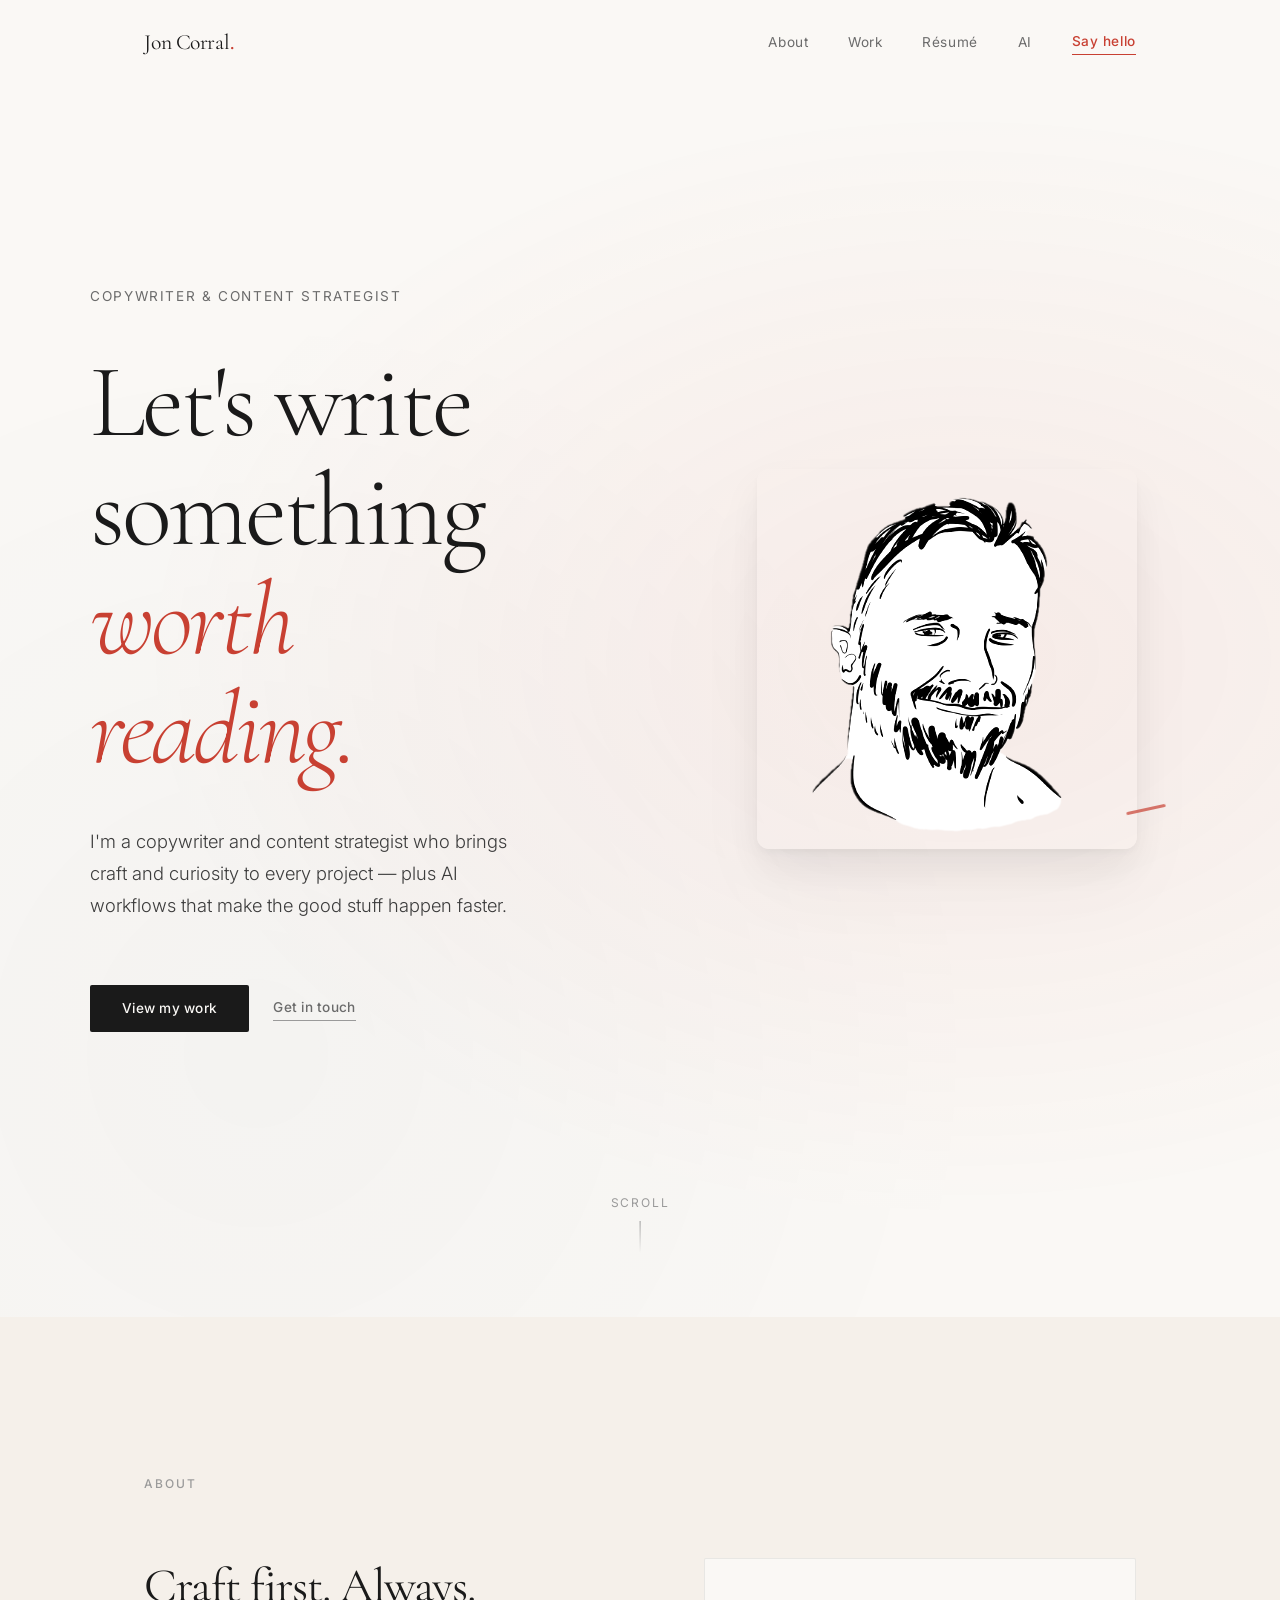
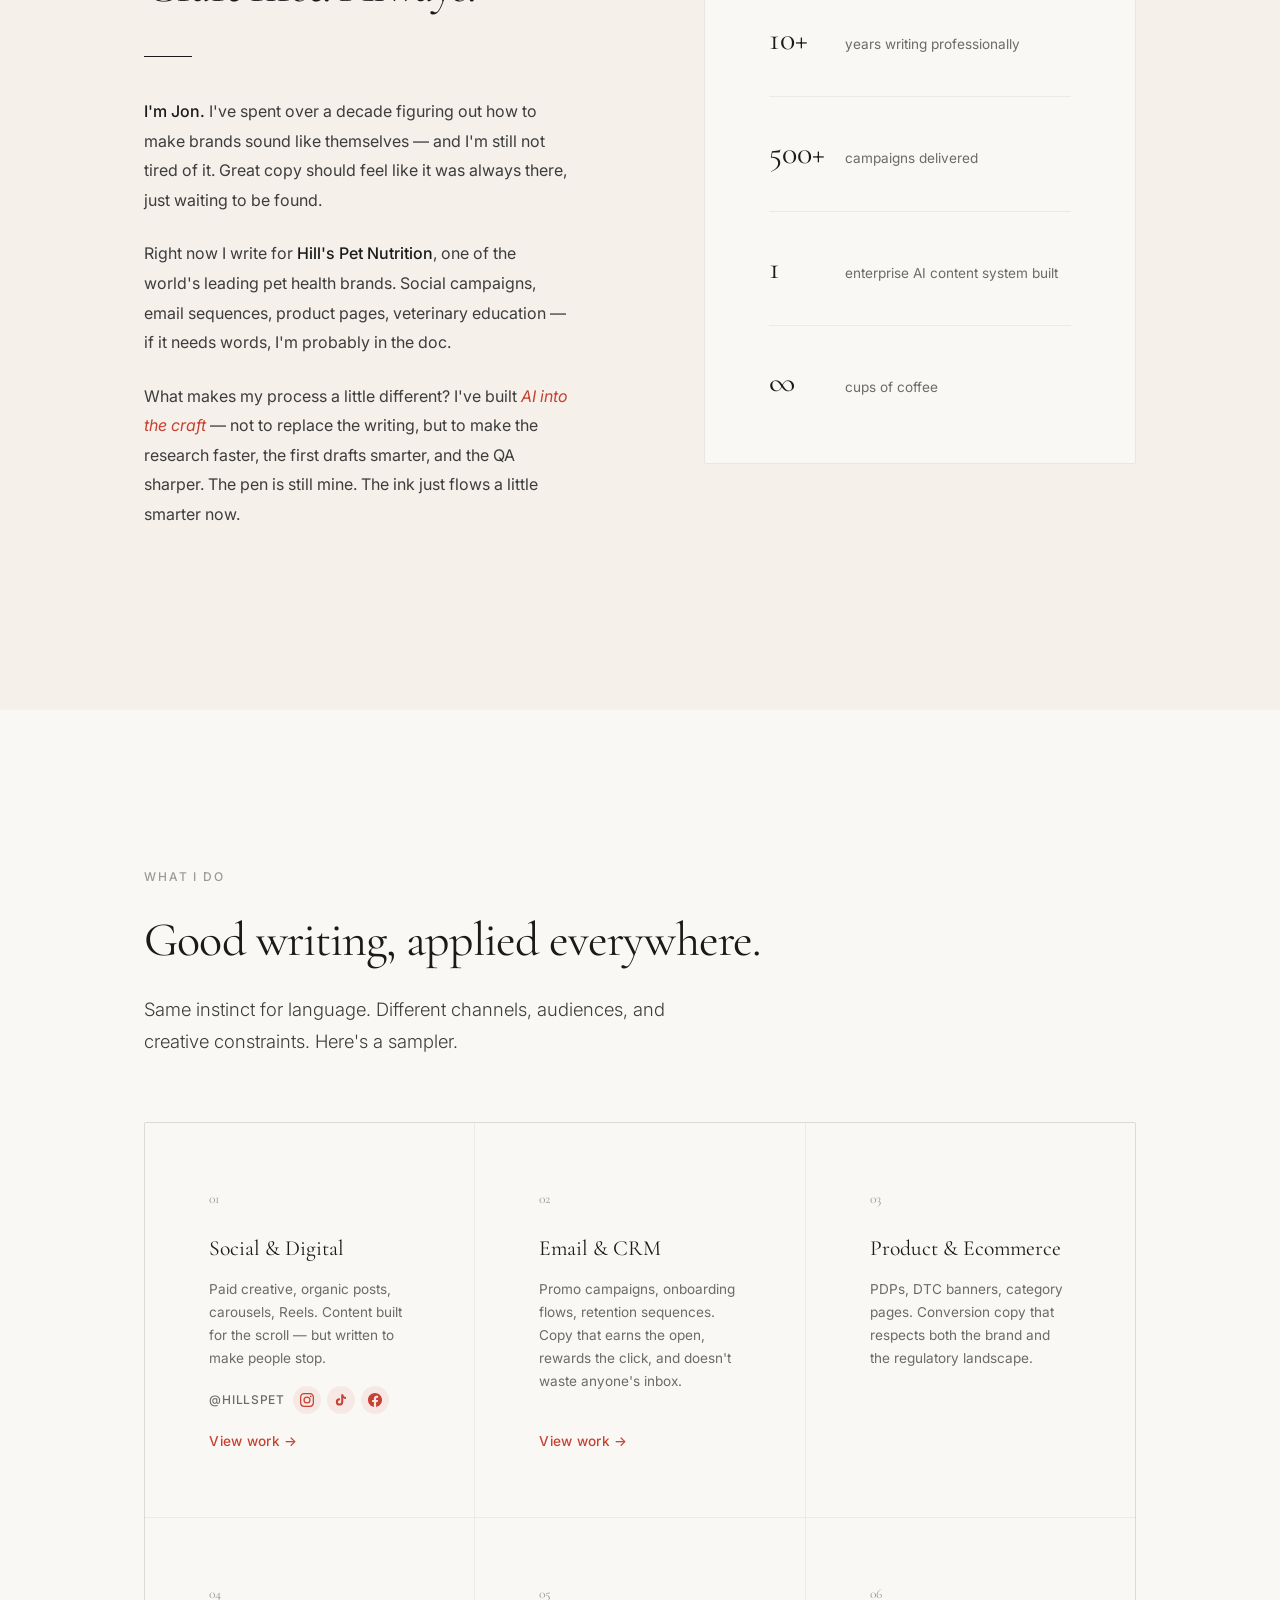
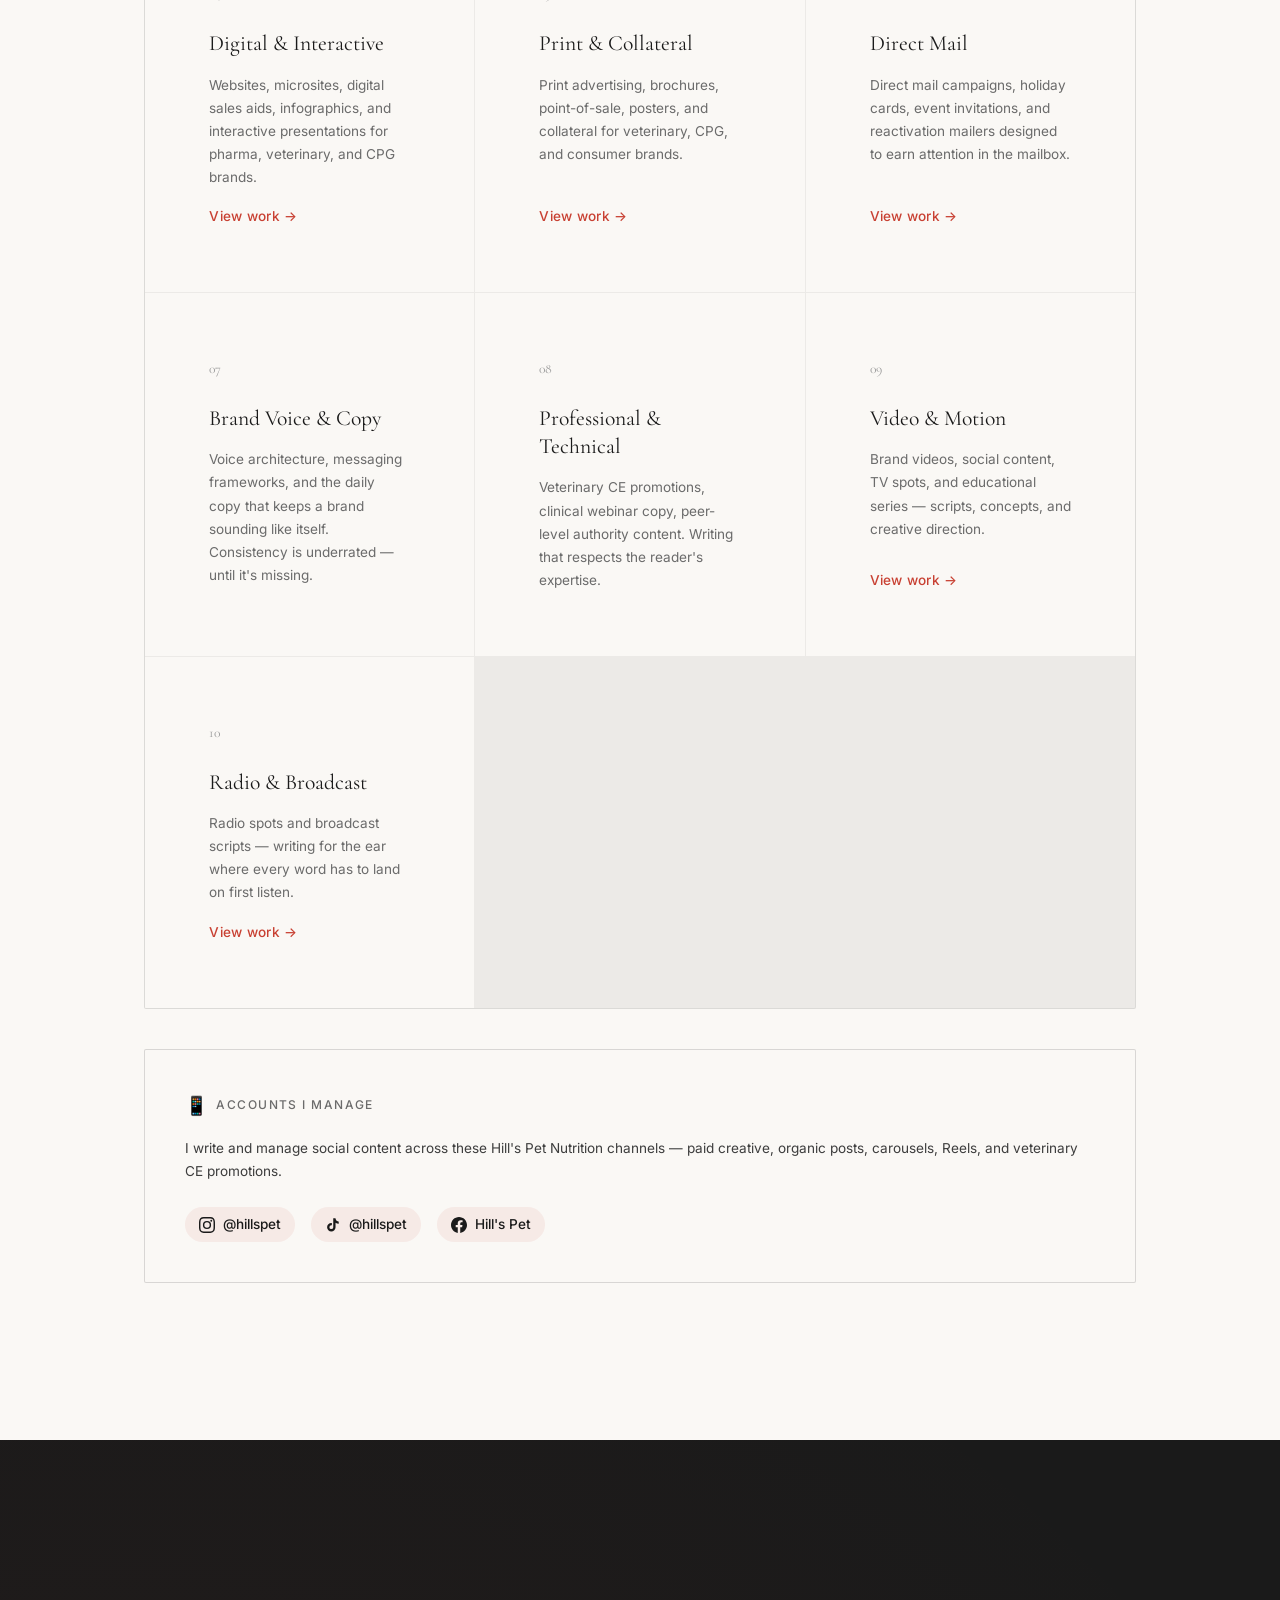
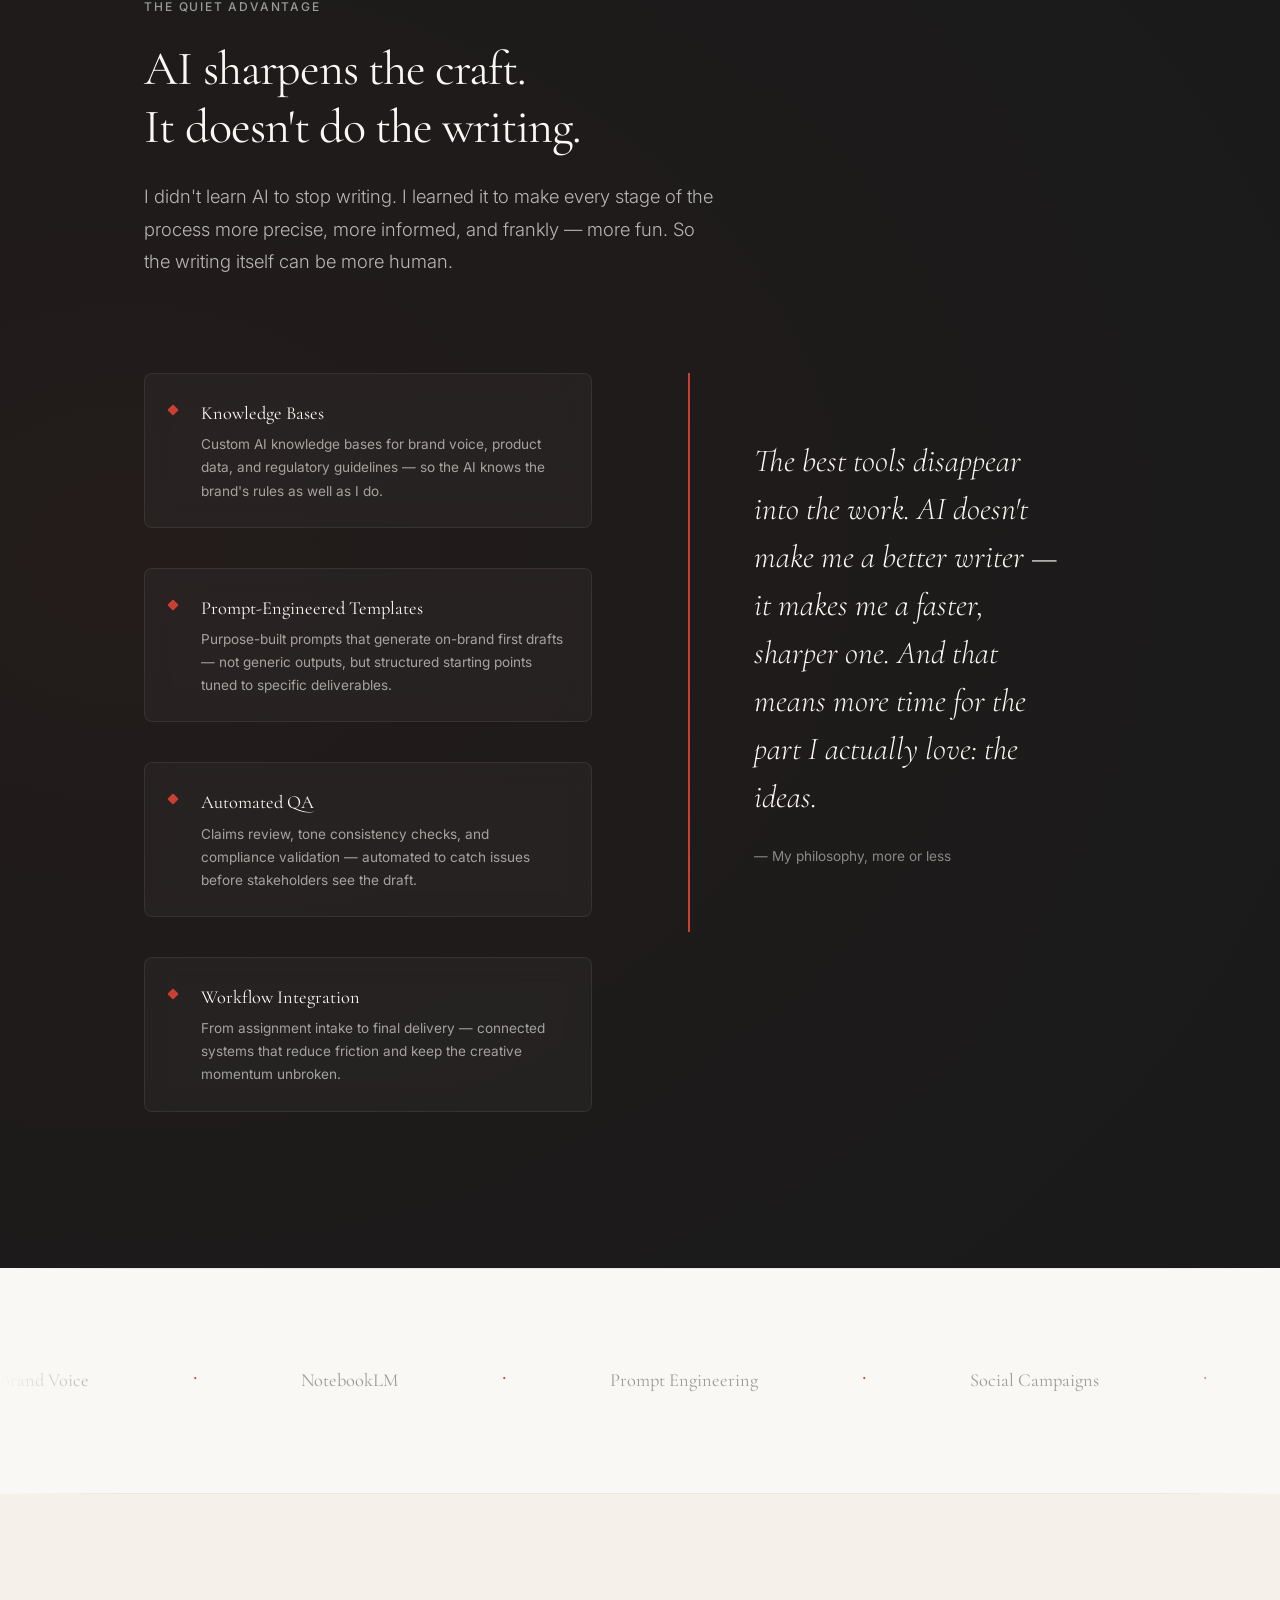
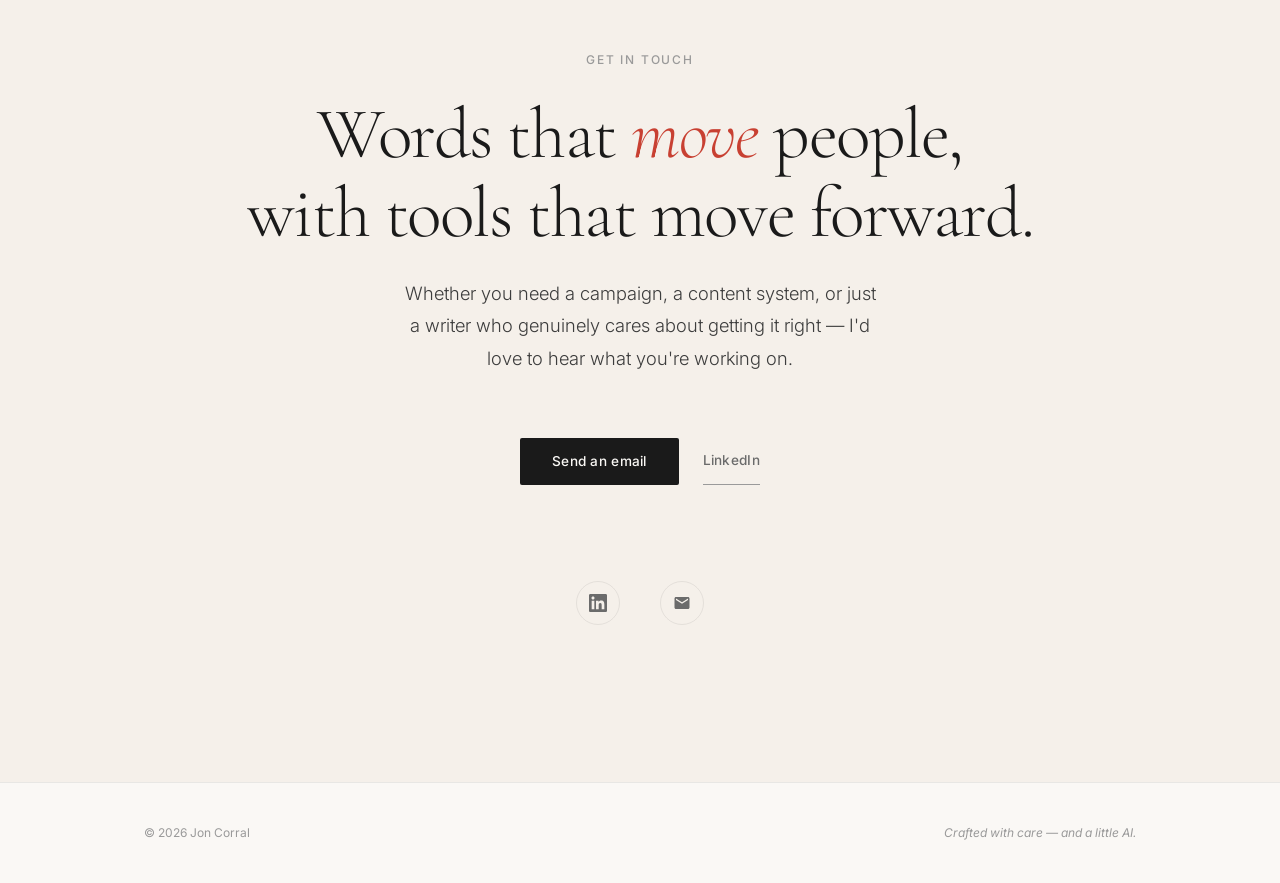
==== commit 03897080: "feat: preconnect fonts, fetchpriority on hero image" ====
--- a/index.html
+++ b/index.html
@@ -37,6 +37,11 @@
   <!-- Favicon -->
   <link rel="icon" type="image/svg+xml" href="assets/favicon.svg">
 
+  <!-- Fonts (preconnect for faster loading) -->
+  <link rel="preconnect" href="https://fonts.googleapis.com">
+  <link rel="preconnect" href="https://fonts.gstatic.com" crossorigin>
+  <link rel="stylesheet" href="https://fonts.googleapis.com/css2?family=Cormorant+Garamond:ital,wght@0,300;0,400;0,500;0,600;1,300;1,400&family=Inter:wght@300;400;500&display=swap">
+
   <!-- Styles -->
   <link rel="stylesheet" href="index.css">
 </head>
@@ -102,6 +107,7 @@
           width="380"
           height="380"
           loading="eager"
+          fetchpriority="high"
         >
       </div>
     </div>
--- a/index.css
+++ b/index.css
@@ -3,8 +3,10 @@
    Design: Minimalist Japanese aesthetic with warm digital subtlety
    ========================================================================== */
 
-/* --- Fonts --- */
-@import url('https://fonts.googleapis.com/css2?family=Cormorant+Garamond:ital,wght@0,300;0,400;0,500;0,600;1,300;1,400&family=Inter:wght@300;400;500&display=swap');
+/* --- Fonts ---
+   Loaded via <link> in HTML head with preconnect for faster LCP.
+   See index.html for the Google Fonts stylesheet reference.
+   --- */
 
 /* --- Design Tokens --- */
 :root {
@@ -85,7 +87,7 @@
   font-family: var(--font-sans);
   font-size: var(--text-base);
   font-weight: 400;
-  line-height: 1.8;
+  line-height: 1.7;
   color: var(--ink);
   background-color: var(--paper);
   overflow-x: hidden;
@@ -115,10 +117,10 @@
   clip: rect(0,0,0,0); white-space: nowrap; border: 0;
 }
 
-/* --- Reveal animation --- */
+/* --- Reveal animation (IO fallback) --- */
 .reveal {
   opacity: 0;
-  transform: translateY(24px);
+  transform: translateY(20px);
   transition: opacity var(--duration-slow) var(--ease),
               transform var(--duration-slow) var(--ease);
 }
@@ -130,6 +132,25 @@
 .reveal--d2 { transition-delay: 240ms; }
 .reveal--d3 { transition-delay: 360ms; }
 .reveal--d4 { transition-delay: 480ms; }
+
+/* --- Scroll-driven reveal (modern browsers) --- */
+@supports ((animation-timeline: view()) and (animation-range: entry)) {
+  .reveal {
+    opacity: 0;
+    transform: translateY(20px);
+    transition: none;
+    animation: sda-reveal 1s ease both;
+    animation-timeline: view();
+    animation-range: entry 5% entry 85%;
+  }
+  .reveal.is-visible { animation: sda-reveal 1s ease both; animation-timeline: view(); animation-range: entry 5% entry 85%; }
+  .reveal--d1, .reveal--d2, .reveal--d3, .reveal--d4 { transition-delay: 0ms; }
+
+  @keyframes sda-reveal {
+    from { opacity: 0; transform: translateY(20px); }
+    to   { opacity: 1; transform: translateY(0); }
+  }
+}
 
 /* ==========================================================================
    NAVIGATION — minimal, disappears into the page
@@ -145,10 +166,12 @@
 
 .nav.is-scrolled {
   padding: var(--space-md) 0;
-  background: rgba(250, 248, 245, 0.92);
-  backdrop-filter: blur(16px) saturate(120%);
-  -webkit-backdrop-filter: blur(16px) saturate(120%);
+  background: rgba(250, 248, 245, 0.88);
+  backdrop-filter: blur(20px) saturate(140%);
+  -webkit-backdrop-filter: blur(20px) saturate(140%);
   border-bottom: var(--border-hair);
+  box-shadow: 0 1px 3px rgba(26, 26, 26, 0.04),
+              0 4px 12px rgba(26, 26, 26, 0.02);
 }
 
 .nav__inner {
@@ -369,11 +392,30 @@
 .hero__portrait-img {
   width: 100%;
   max-width: 380px;
-  border-radius: 0;
+  border-radius: 12px;
   filter: contrast(1.3) brightness(1.05);
   mix-blend-mode: multiply;
   /* multiply makes white → transparent, preserving ink strokes */
   isolation: auto;
+  box-shadow:
+    0 4px 8px rgba(26, 26, 26, 0.04),
+    0 20px 40px rgba(26, 26, 26, 0.06),
+    0 40px 80px rgba(26, 26, 26, 0.03);
+  transition: transform 600ms cubic-bezier(0.16, 1, 0.3, 1),
+              box-shadow 600ms cubic-bezier(0.16, 1, 0.3, 1);
+  will-change: transform;
+}
+
+.hero__portrait:hover .hero__portrait-img {
+  transform: translateY(-6px) rotateY(-2deg);
+  box-shadow:
+    0 8px 16px rgba(26, 26, 26, 0.06),
+    0 30px 60px rgba(26, 26, 26, 0.08),
+    0 60px 100px rgba(26, 26, 26, 0.04);
+}
+
+.hero__portrait {
+  perspective: 800px;
 }
 
 /* Subtle accent mark near portrait */
@@ -457,6 +499,7 @@
   line-height: 1.2;
   letter-spacing: -0.02em;
   margin-bottom: var(--space-lg);
+  text-wrap: balance;
 }
 
 .section-desc {
@@ -485,6 +528,27 @@
 .section--ink {
   background: var(--ink);
   color: var(--paper);
+  position: relative;
+  overflow: hidden;
+}
+
+/* Ambient drift glow for dark sections */
+.section--ink::before {
+  content: '';
+  position: absolute;
+  top: -50%; left: -50%;
+  width: 200%; height: 200%;
+  background: radial-gradient(
+    ellipse at 30% 50%,
+    rgba(200, 64, 50, 0.05) 0%,
+    transparent 50%
+  );
+  animation: ambient-drift 20s ease-in-out infinite alternate;
+  pointer-events: none;
+}
+
+@keyframes ambient-drift {
+  to { transform: translate(10%, -5%) rotate(5deg); }
 }
 
 .section--ink .section-label { color: var(--ink-whisper); }
@@ -666,15 +730,20 @@
 .work-card {
   position: relative;
   overflow: hidden;
-  border: var(--border-hair);
-  border-radius: var(--radius);
+  border: 1px solid transparent;
+  border-radius: 6px;
   background: var(--paper);
-  transition: all 400ms var(--ease);
+  box-shadow: 0 1px 3px rgba(26, 26, 26, 0.04);
+  transition: transform 400ms var(--ease-out),
+              box-shadow 400ms var(--ease-out),
+              border-color 400ms var(--ease);
 }
 
 .work-card:hover {
   transform: translateY(-4px);
-  box-shadow: 0 12px 40px rgba(26, 26, 26, 0.08);
+  box-shadow: 0 12px 32px rgba(26, 26, 26, 0.08),
+              0 4px 8px rgba(26, 26, 26, 0.04);
+  border-color: var(--vermillion-soft);
 }
 
 .work-card--featured {
@@ -688,11 +757,11 @@
   height: 100%;
   object-fit: cover;
   display: block;
-  transition: transform 600ms var(--ease);
+  transition: transform 600ms var(--ease-out);
 }
 
 .work-card:hover .work-card__img {
-  transform: scale(1.03);
+  transform: scale(1.04);
 }
 
 /* Non-featured cards: image on top */
@@ -891,15 +960,20 @@
   display: flex;
   gap: var(--space-lg);
   padding: var(--space-lg);
+  background: rgba(250, 248, 245, 0.03);
+  backdrop-filter: blur(12px);
+  -webkit-backdrop-filter: blur(12px);
   border: 1px solid rgba(250, 248, 245, 0.08);
-  border-radius: var(--radius);
+  border-radius: 8px;
   transition: all 400ms var(--ease);
 }
 
 .ai-cap:hover {
-  background: rgba(250, 248, 245, 0.04);
-  border-color: var(--vermillion);
-  transform: translateX(4px);
+  background: rgba(250, 248, 245, 0.07);
+  border-color: rgba(200, 64, 50, 0.4);
+  box-shadow: 0 0 30px rgba(200, 64, 50, 0.06),
+              0 20px 40px rgba(0, 0, 0, 0.15);
+  transform: translateY(-3px);
 }
 
 .ai-cap__marker {
@@ -959,6 +1033,20 @@
   border-top: var(--border-hair);
   border-bottom: var(--border-hair);
   overflow: hidden;
+  mask-image: linear-gradient(
+    to right,
+    transparent 0%,
+    black 10%,
+    black 90%,
+    transparent 100%
+  );
+  -webkit-mask-image: linear-gradient(
+    to right,
+    transparent 0%,
+    black 10%,
+    black 90%,
+    transparent 100%
+  );
 }
 
 .marquee__track {
@@ -1091,14 +1179,41 @@
   border-radius: 50%;
   pointer-events: none;
   z-index: 9999;
-  mix-blend-mode: multiply;
-  transition: transform 100ms var(--ease);
+  box-shadow: 0 0 8px rgba(200, 64, 50, 0.3);
+  transition: transform 100ms var(--ease), background 300ms var(--ease);
   opacity: 0;
 }
 
 .cursor-dot.is-active { opacity: 0.6; }
 .cursor-dot.is-hovering { transform: scale(4); opacity: 0.15; }
 
+/* Invert cursor on dark sections */
+.section--ink .cursor-dot.is-active {
+  background: var(--paper);
+  box-shadow: 0 0 8px rgba(250, 248, 245, 0.3);
+}
+
 @media (pointer: coarse) {
   .cursor-dot { display: none; }
 }
+
+/* ==========================================================================
+   ACCESSIBILITY — respect reduced motion preference
+   ========================================================================== */
+
+@media (prefers-reduced-motion: reduce) {
+  .reveal {
+    opacity: 1;
+    transform: none;
+    transition: none;
+    animation: none;
+  }
+  .marquee__track { animation: none; }
+  .hero__scroll { animation: none; }
+  .cursor-dot { display: none; }
+  .hero__portrait-img { transition: none; }
+  .work-card, .work-card__img, .ai-cap, .nav {
+    transition: none;
+  }
+  .section--ink::before { animation: none; }
+}
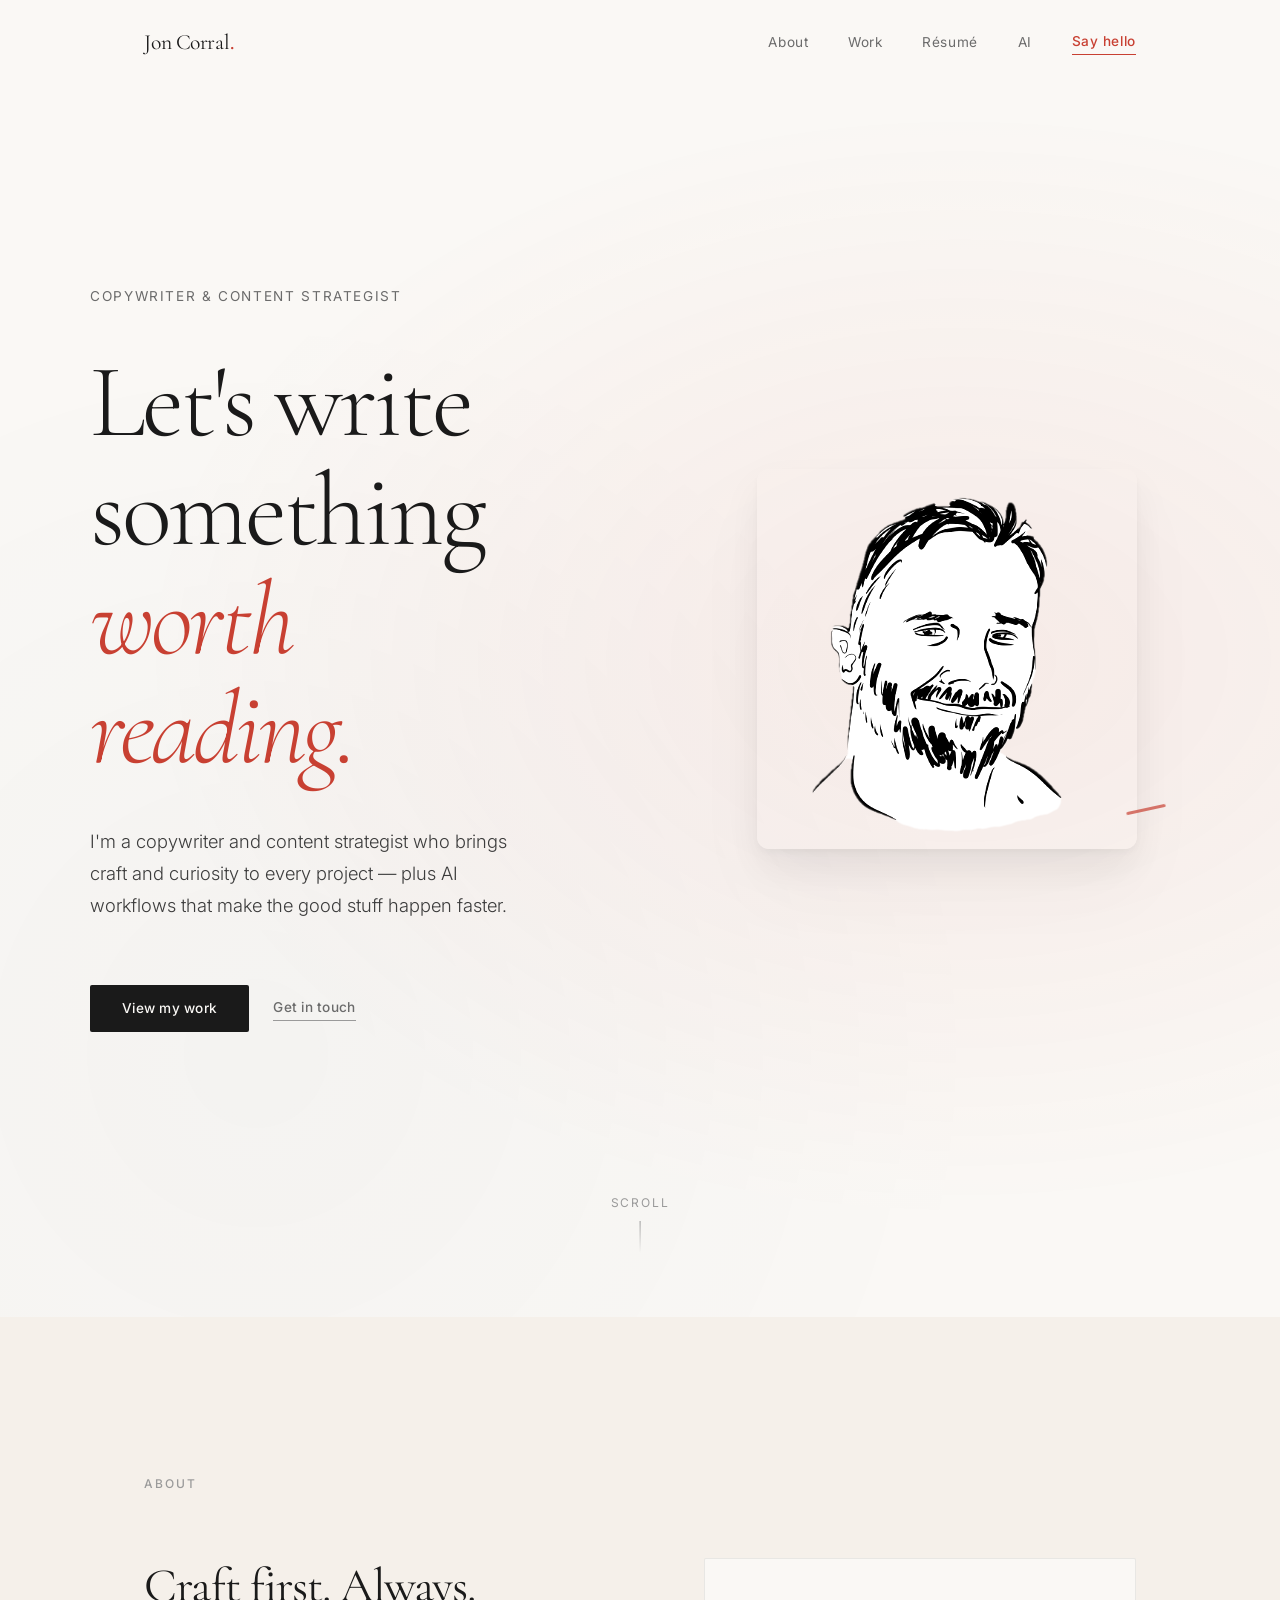
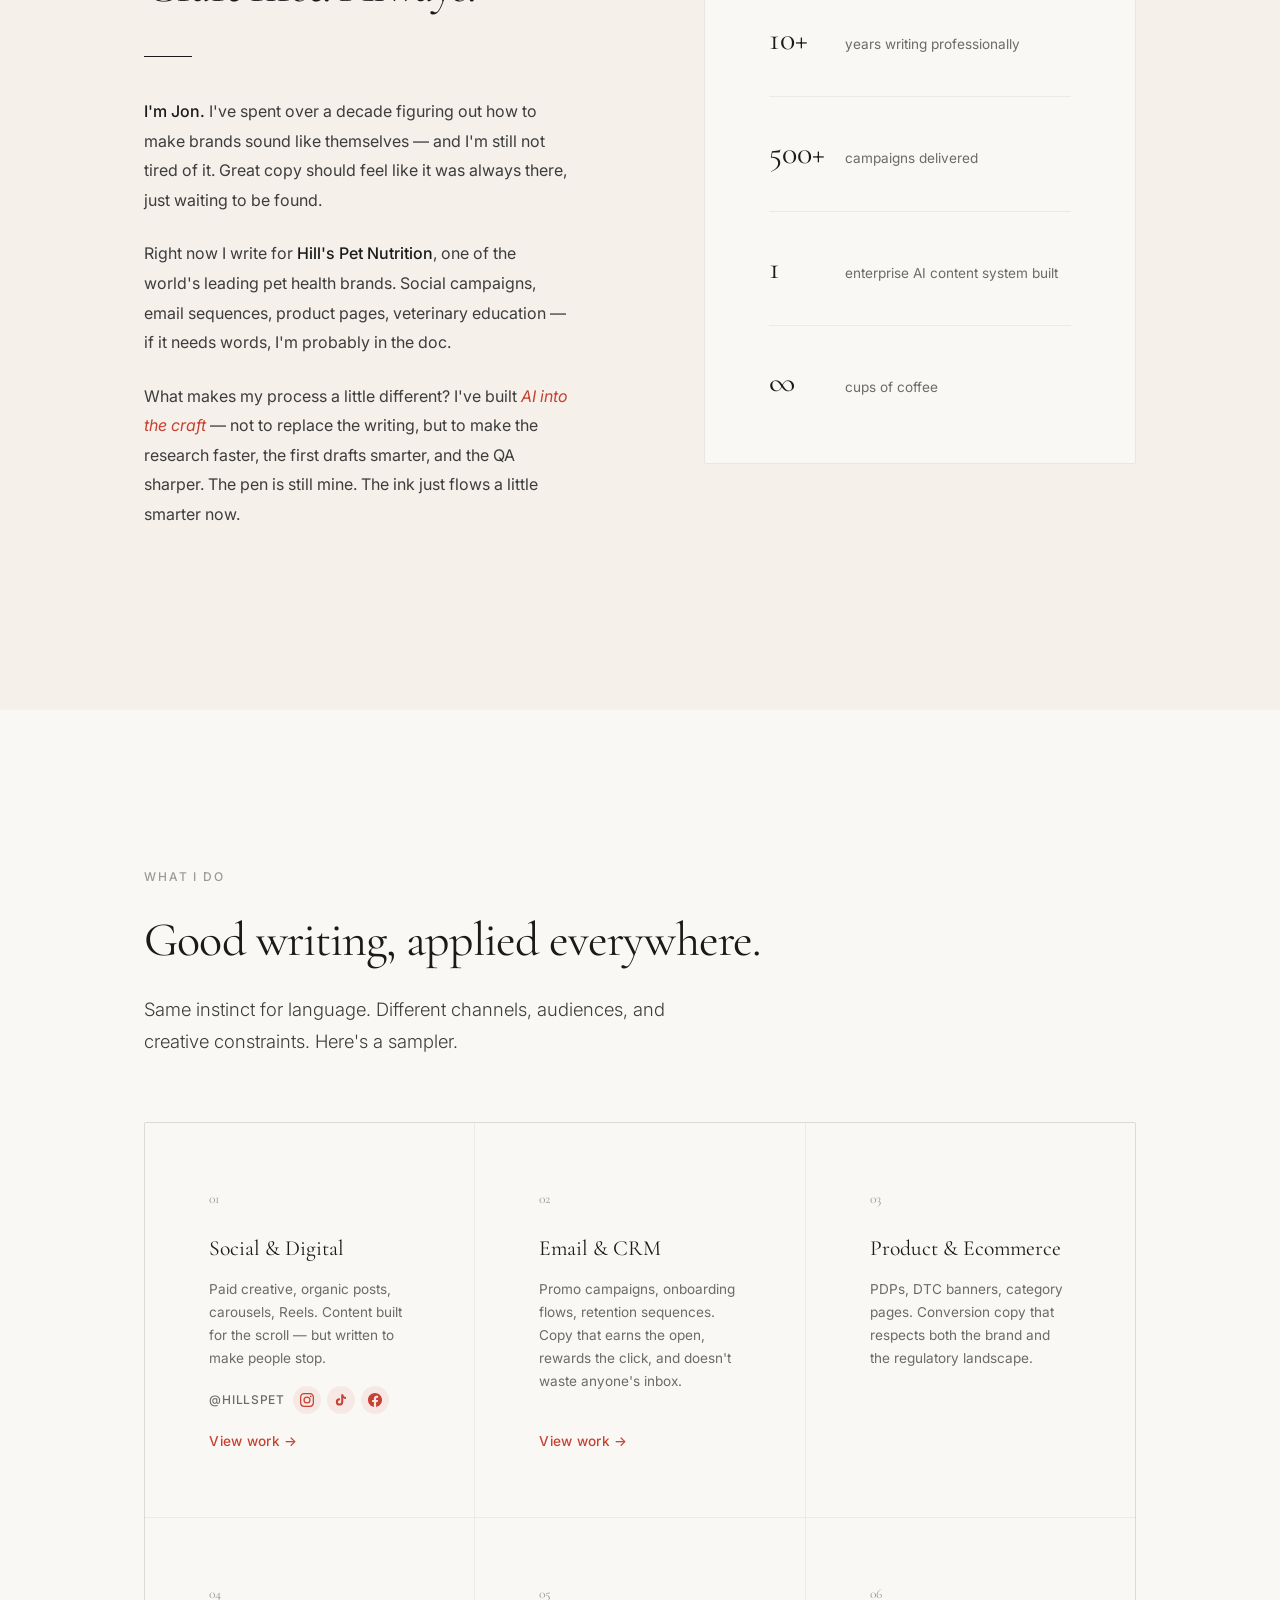
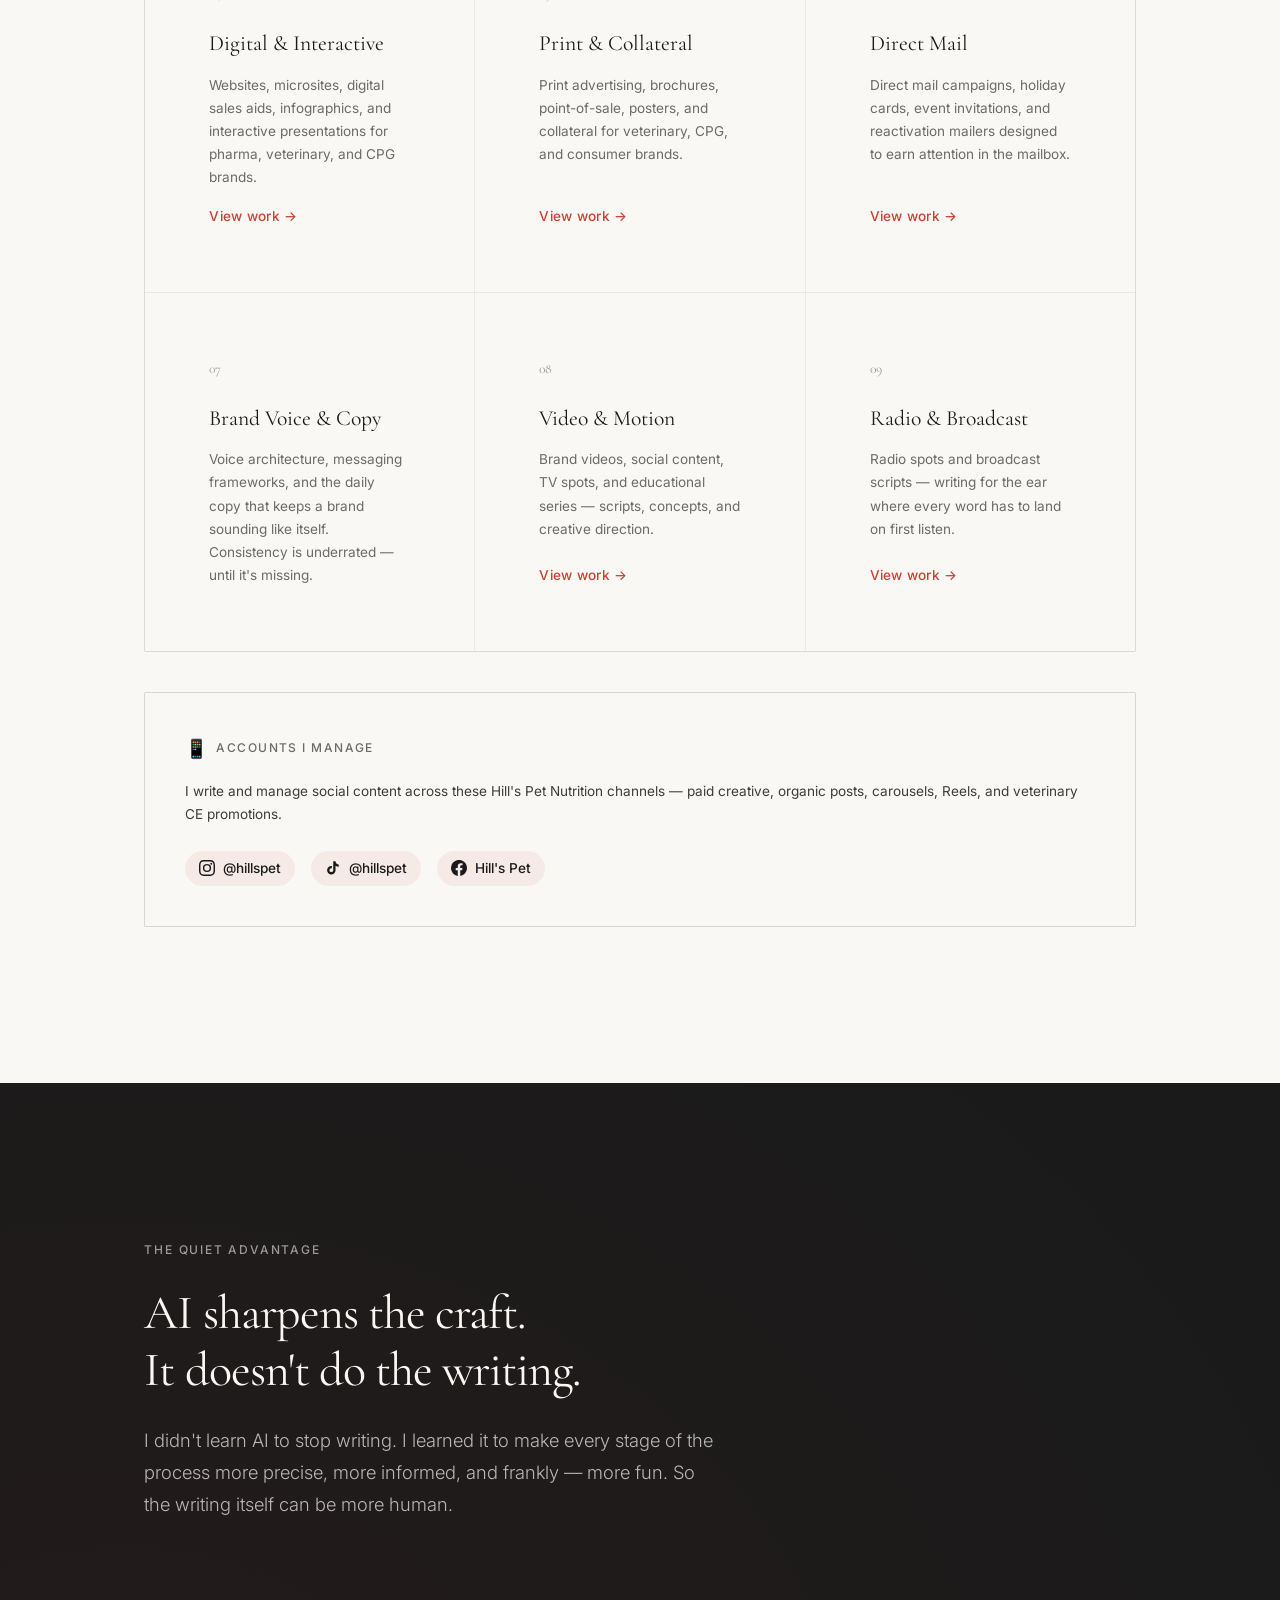
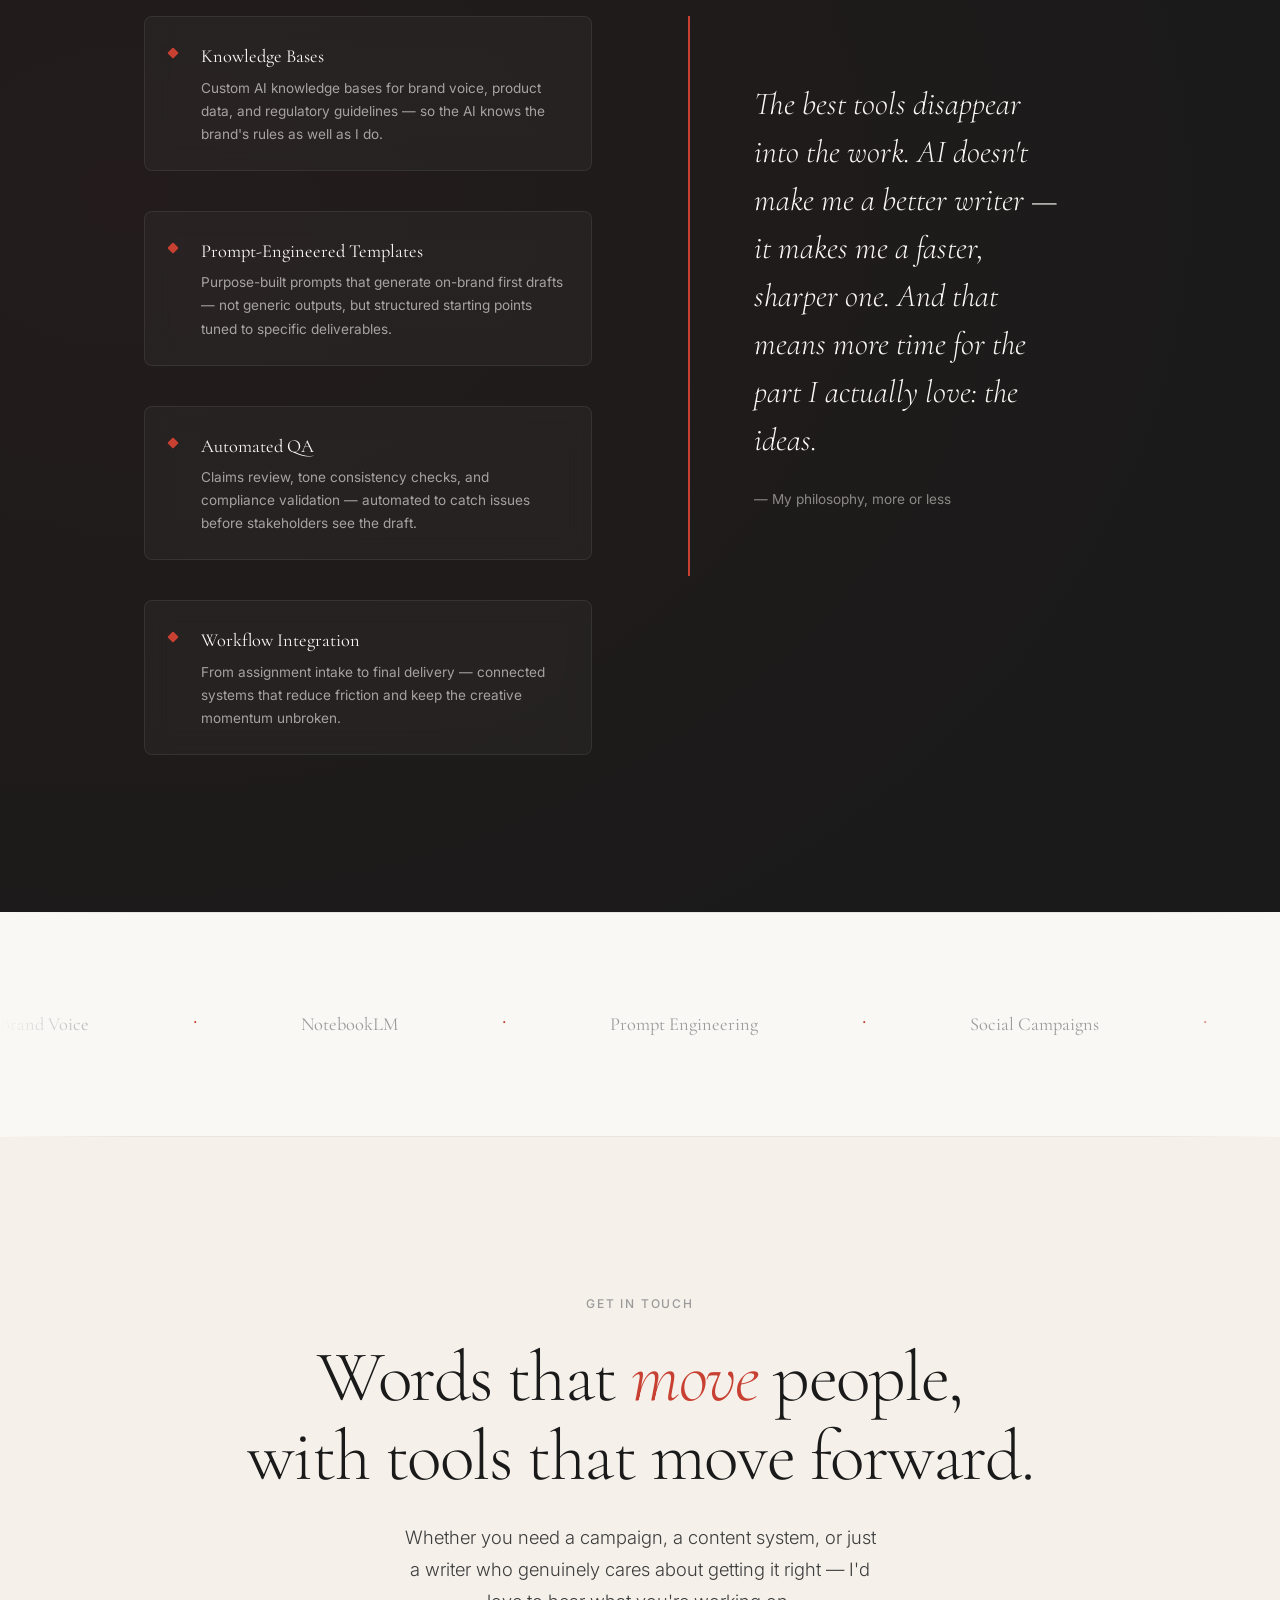
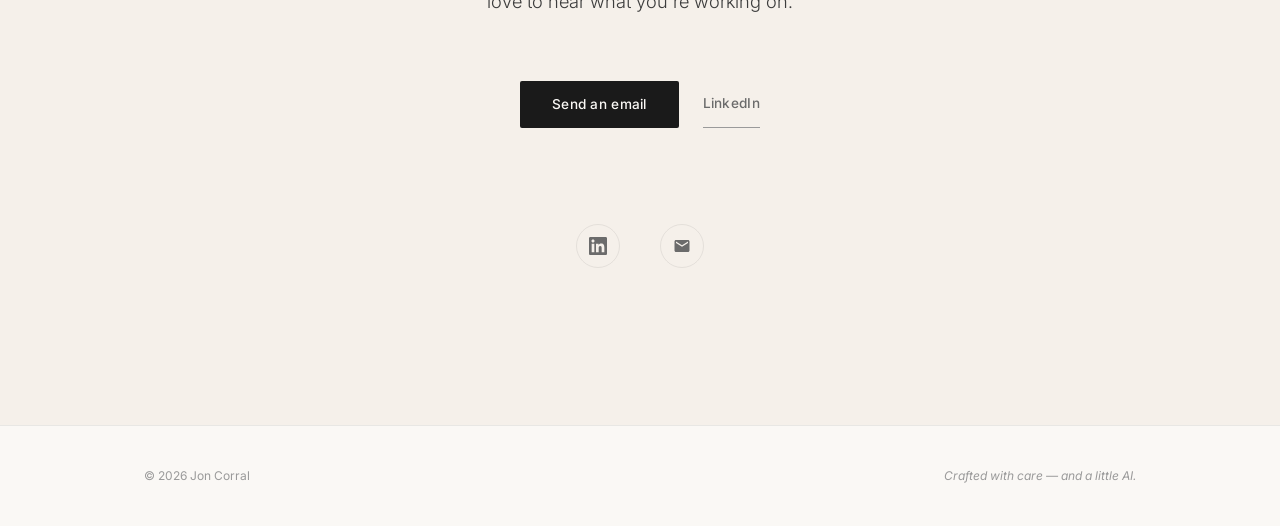
==== commit f2cc16e1: "fix: remove Professional & Technical card for clean 3x3 grid" ====
--- a/index.html
+++ b/index.html
@@ -288,19 +288,9 @@
           </p>
         </div>
 
-        <!-- 08 — Professional & Technical (no page) -->
-        <div class="service reveal reveal--d1">
+        <!-- 08 — Video & Motion → video.html -->
+        <a href="work/video.html" class="service service--linked reveal reveal--d2" id="work-card-video">
           <p class="service__number">08</p>
-          <h3 class="service__title">Professional &amp; Technical</h3>
-          <p class="service__desc">
-            Veterinary CE promotions, clinical webinar copy, peer-level
-            authority content. Writing that respects the reader's expertise.
-          </p>
-        </div>
-
-        <!-- 09 — Video & Motion → video.html -->
-        <a href="work/video.html" class="service service--linked reveal reveal--d2" id="work-card-video">
-          <p class="service__number">09</p>
           <h3 class="service__title">Video &amp; Motion</h3>
           <p class="service__desc">
             Brand videos, social content, TV spots, and educational
@@ -309,9 +299,9 @@
           <span class="service__link">View work →</span>
         </a>
 
-        <!-- 10 — Radio & Audio → radio.html -->
+        <!-- 09 — Radio & Audio → radio.html -->
         <a href="work/radio.html" class="service service--linked reveal" id="work-card-radio">
-          <p class="service__number">10</p>
+          <p class="service__number">09</p>
           <h3 class="service__title">Radio &amp; Broadcast</h3>
           <p class="service__desc">
             Radio spots and broadcast scripts — writing for the ear
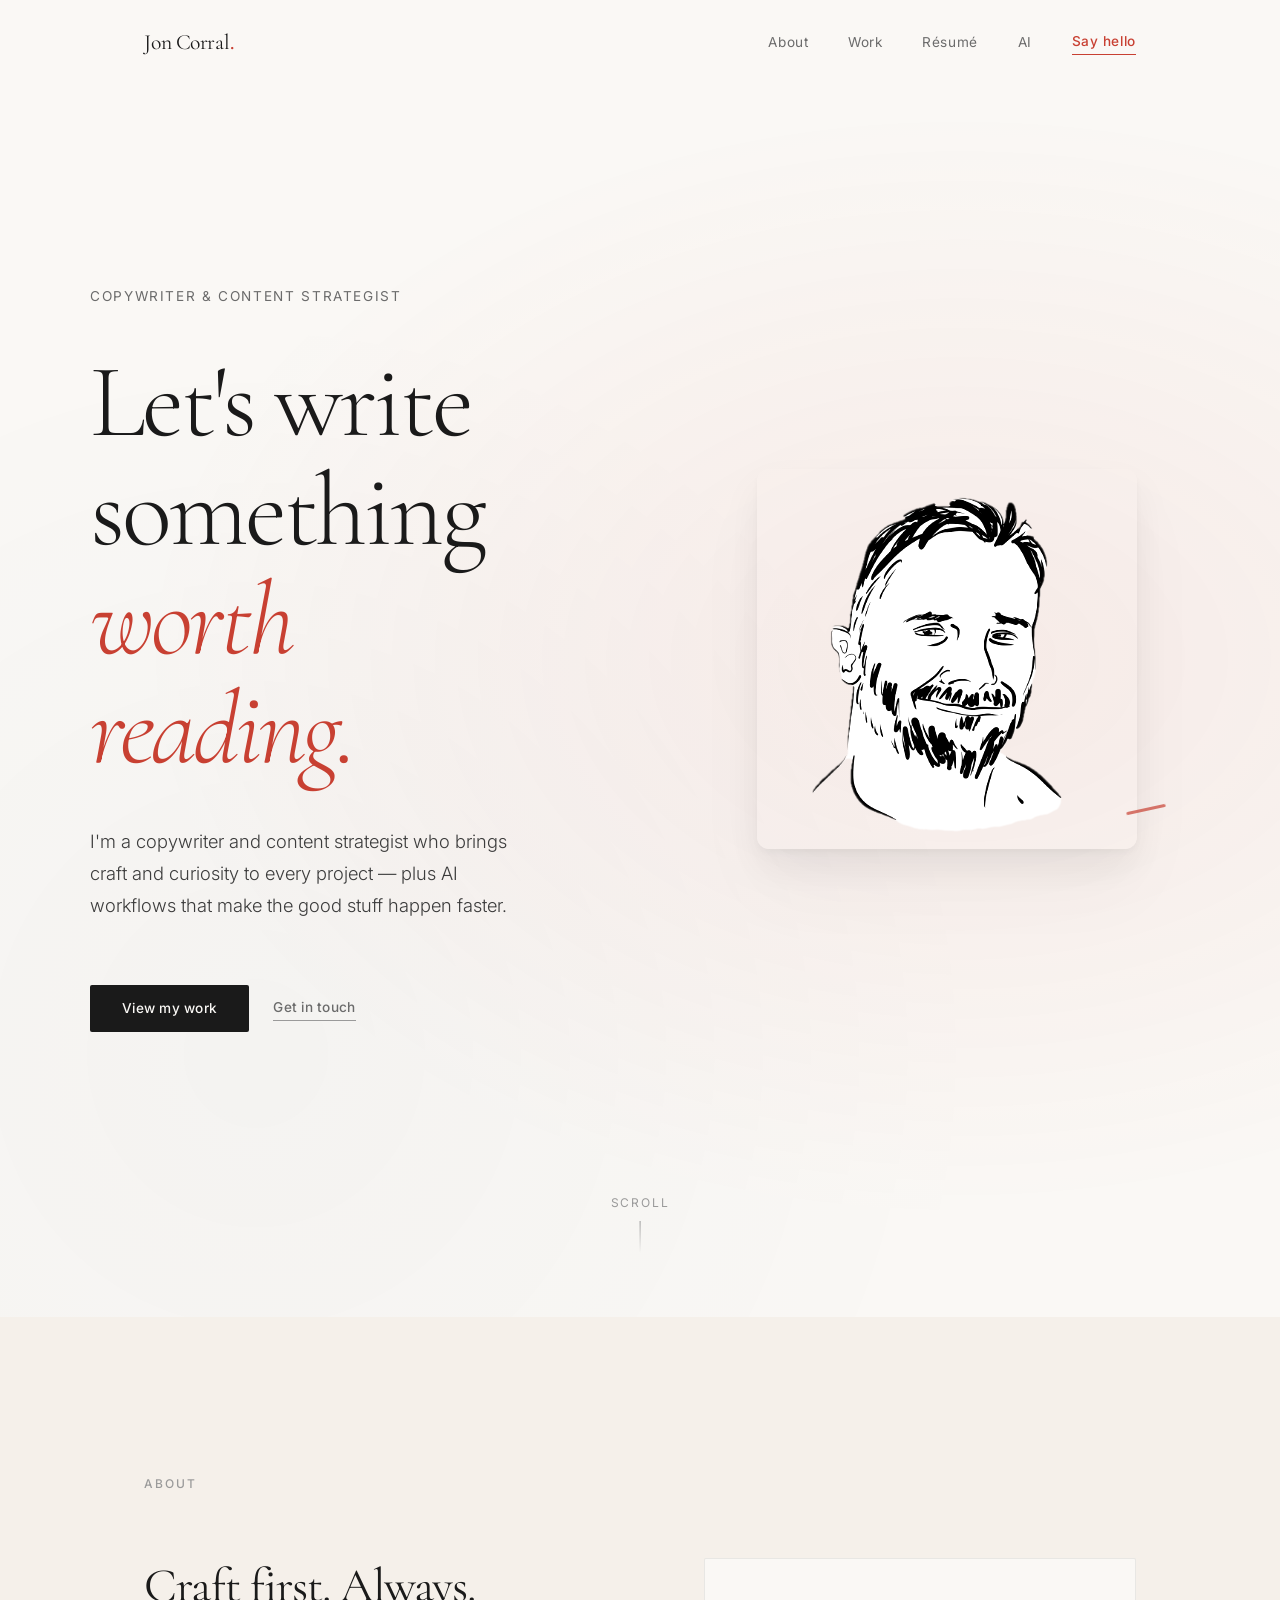
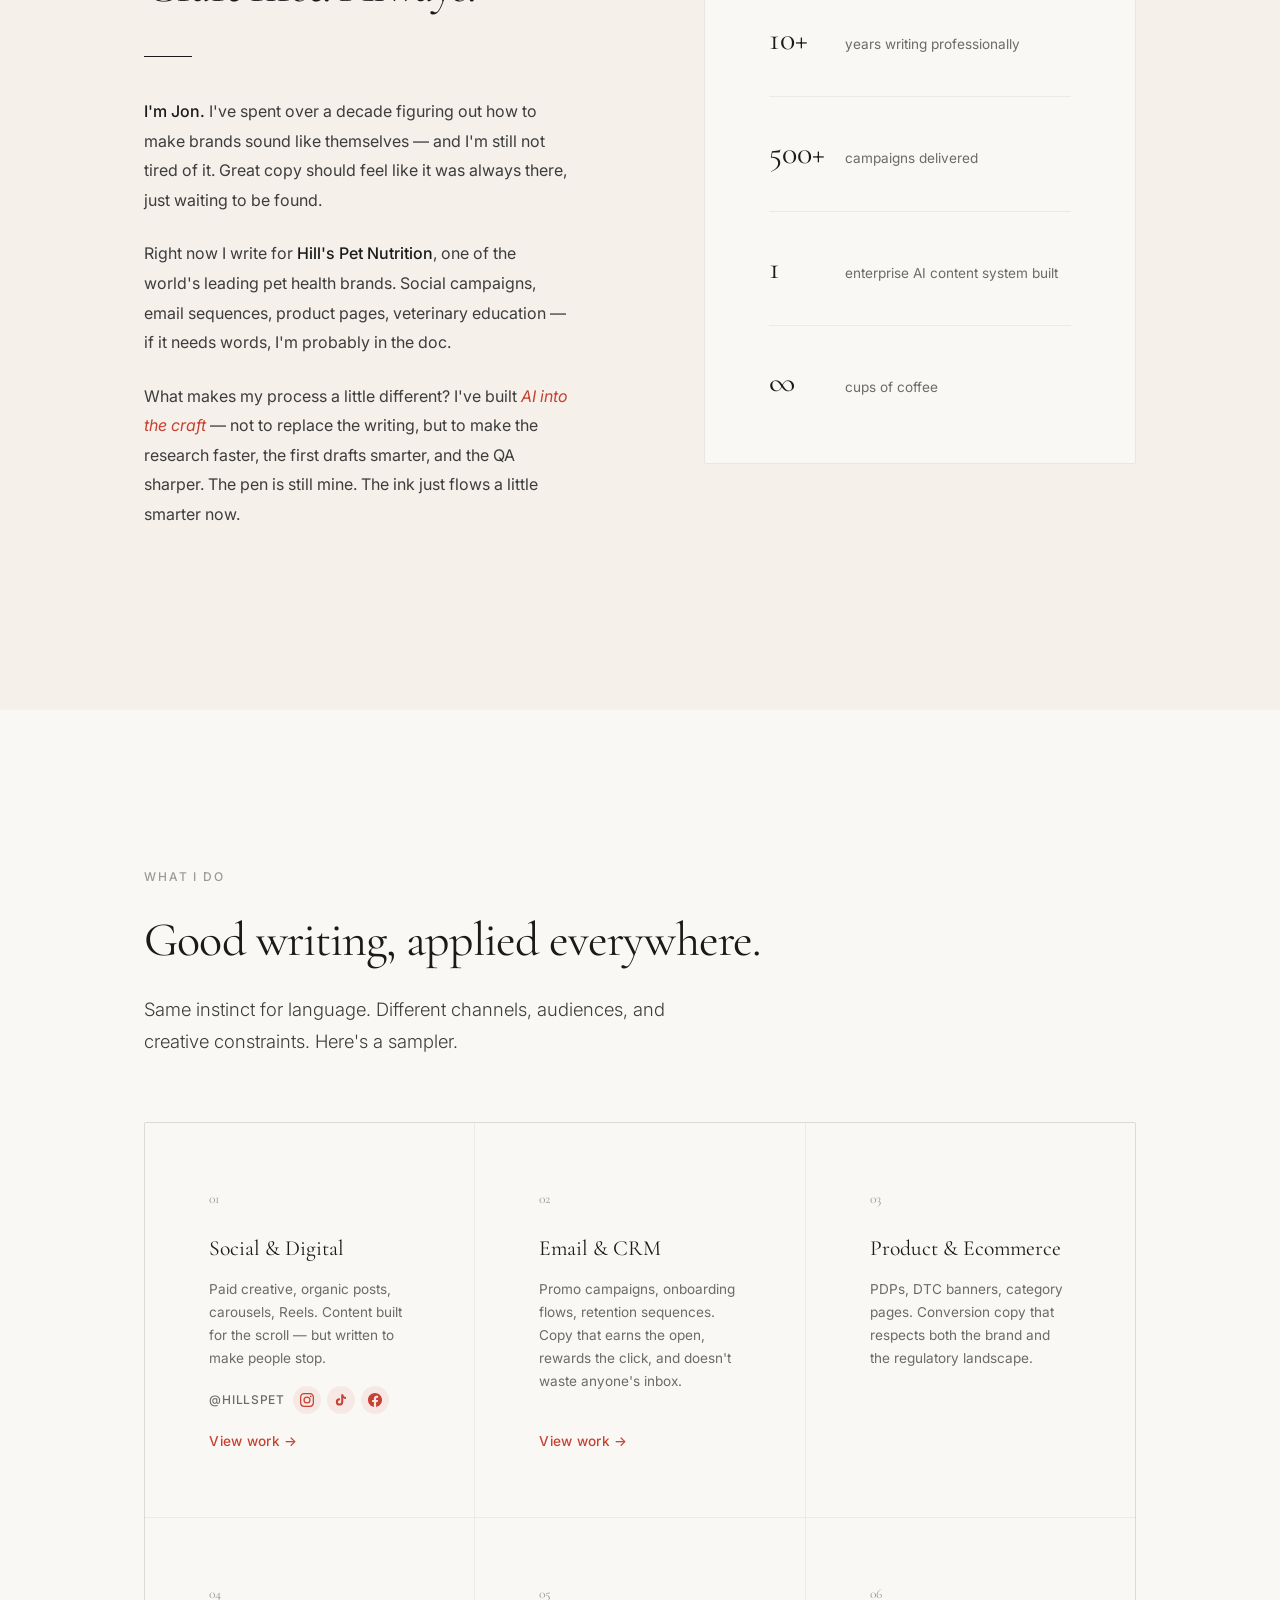
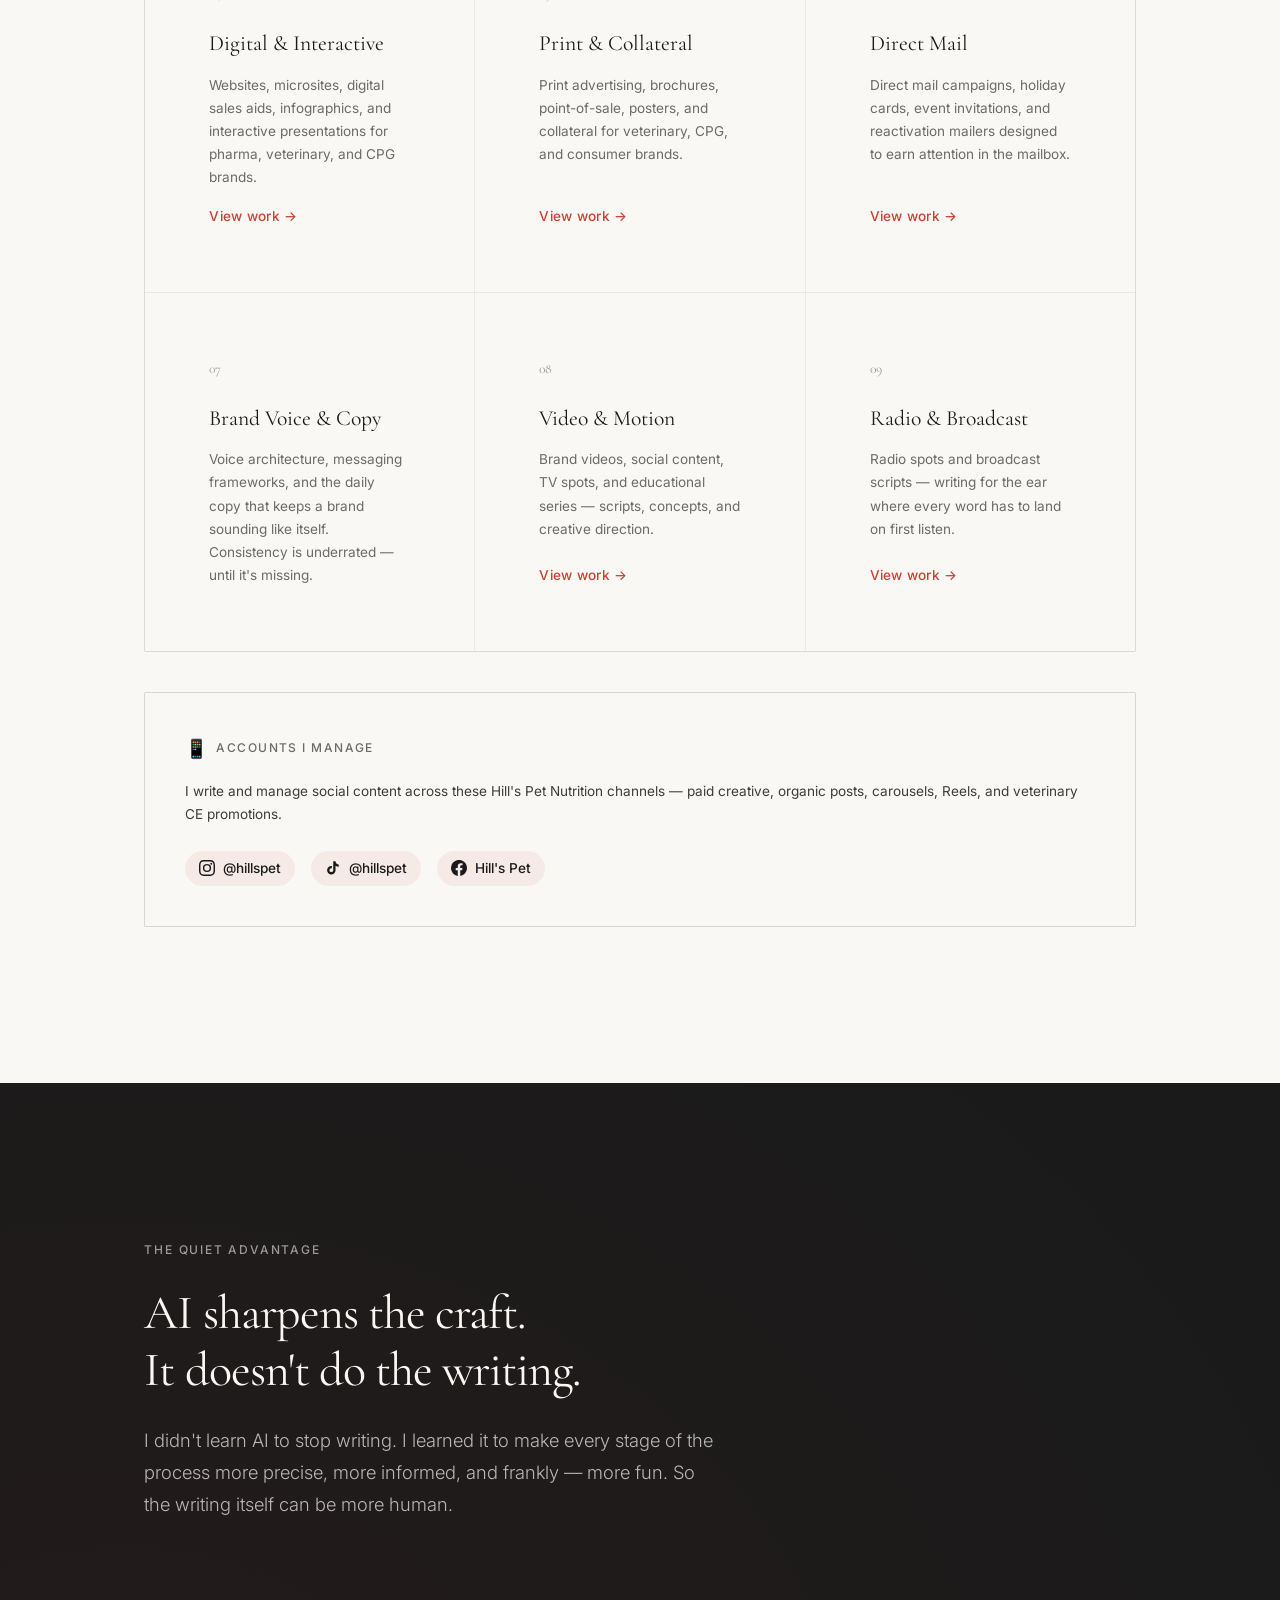
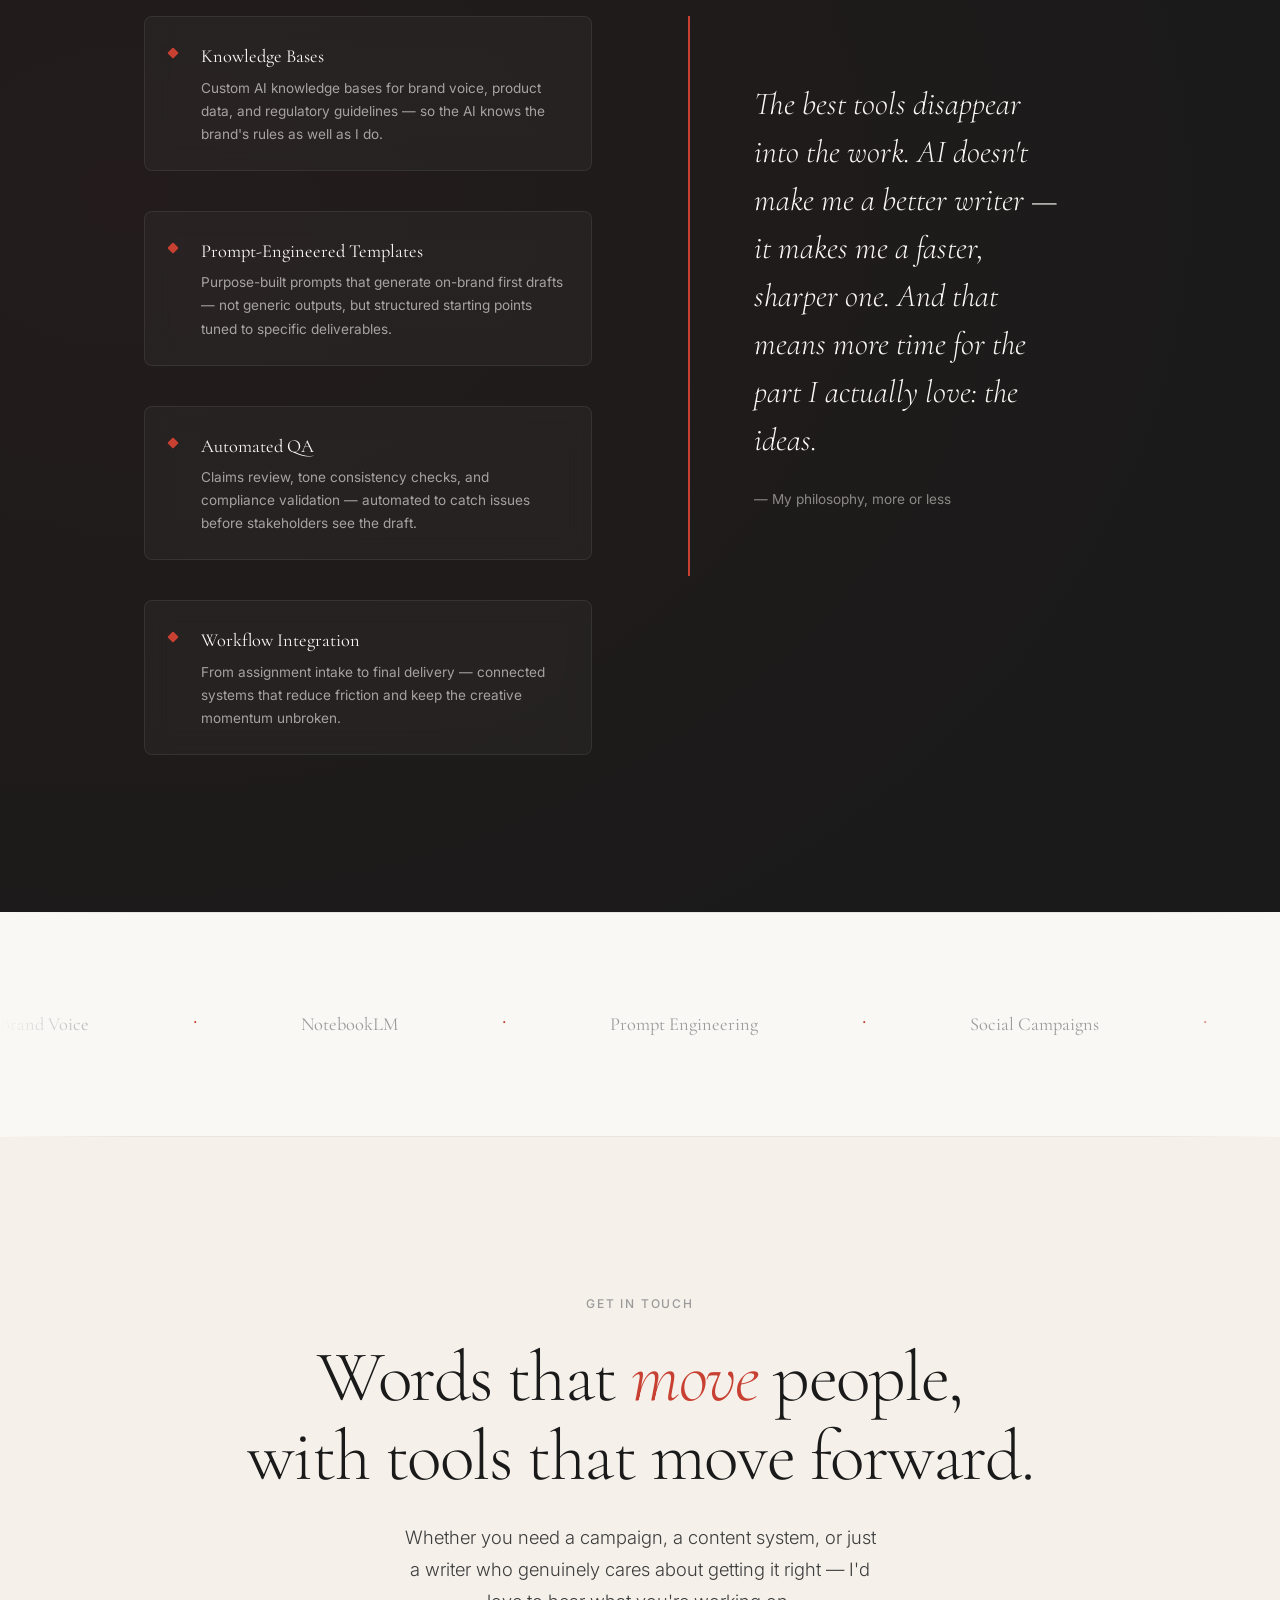
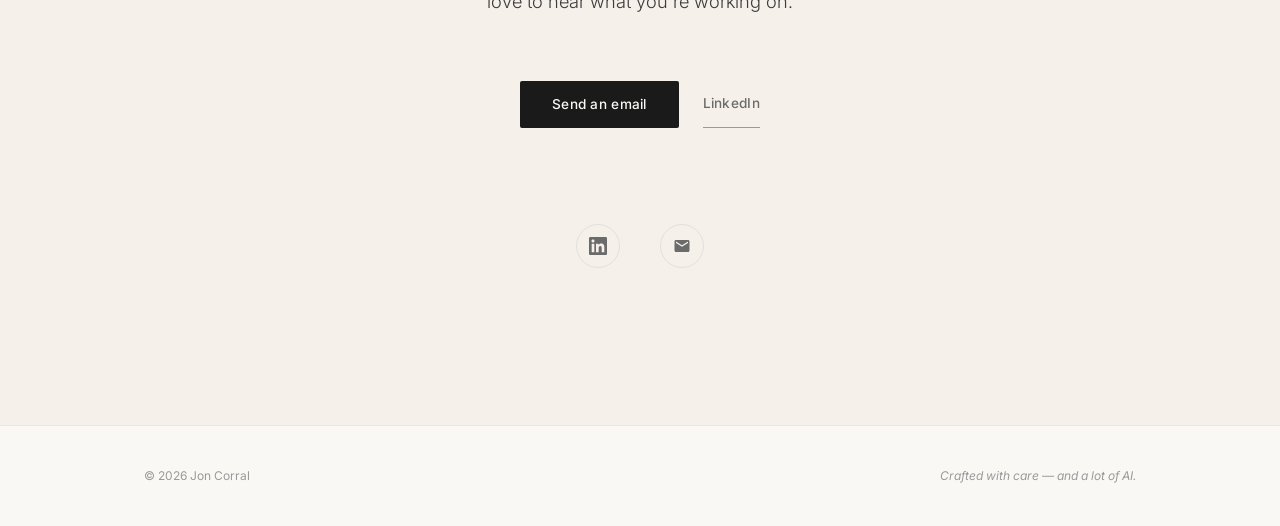
==== commit e314e990: "Update footer tagline: 'little AI' → 'lot of AI'" ====
--- a/index.html
+++ b/index.html
@@ -532,7 +532,7 @@
   <footer class="footer">
     <div class="container footer__inner">
       <p class="footer__copy">© 2026 Jon Corral</p>
-      <p class="footer__note">Crafted with care — and a little AI.</p>
+      <p class="footer__note">Crafted with care — and a lot of AI.</p>
     </div>
   </footer>
 
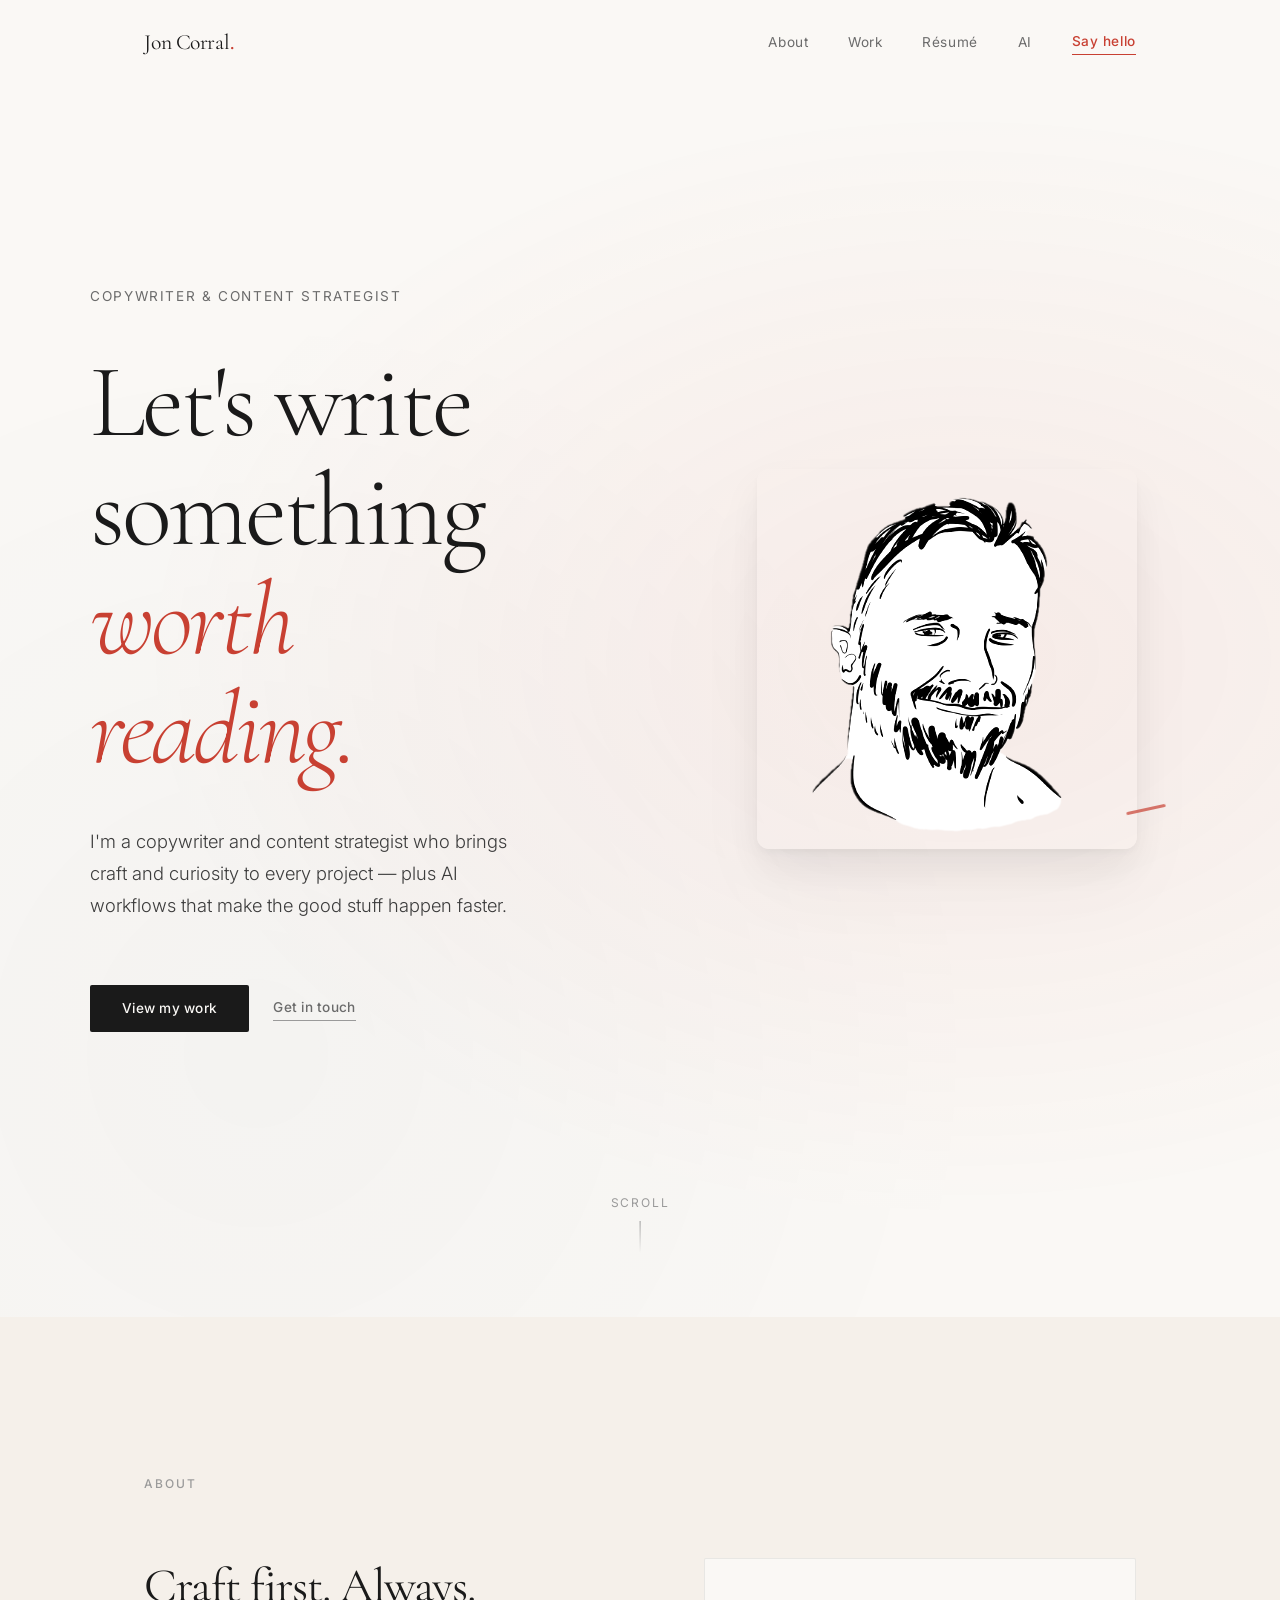
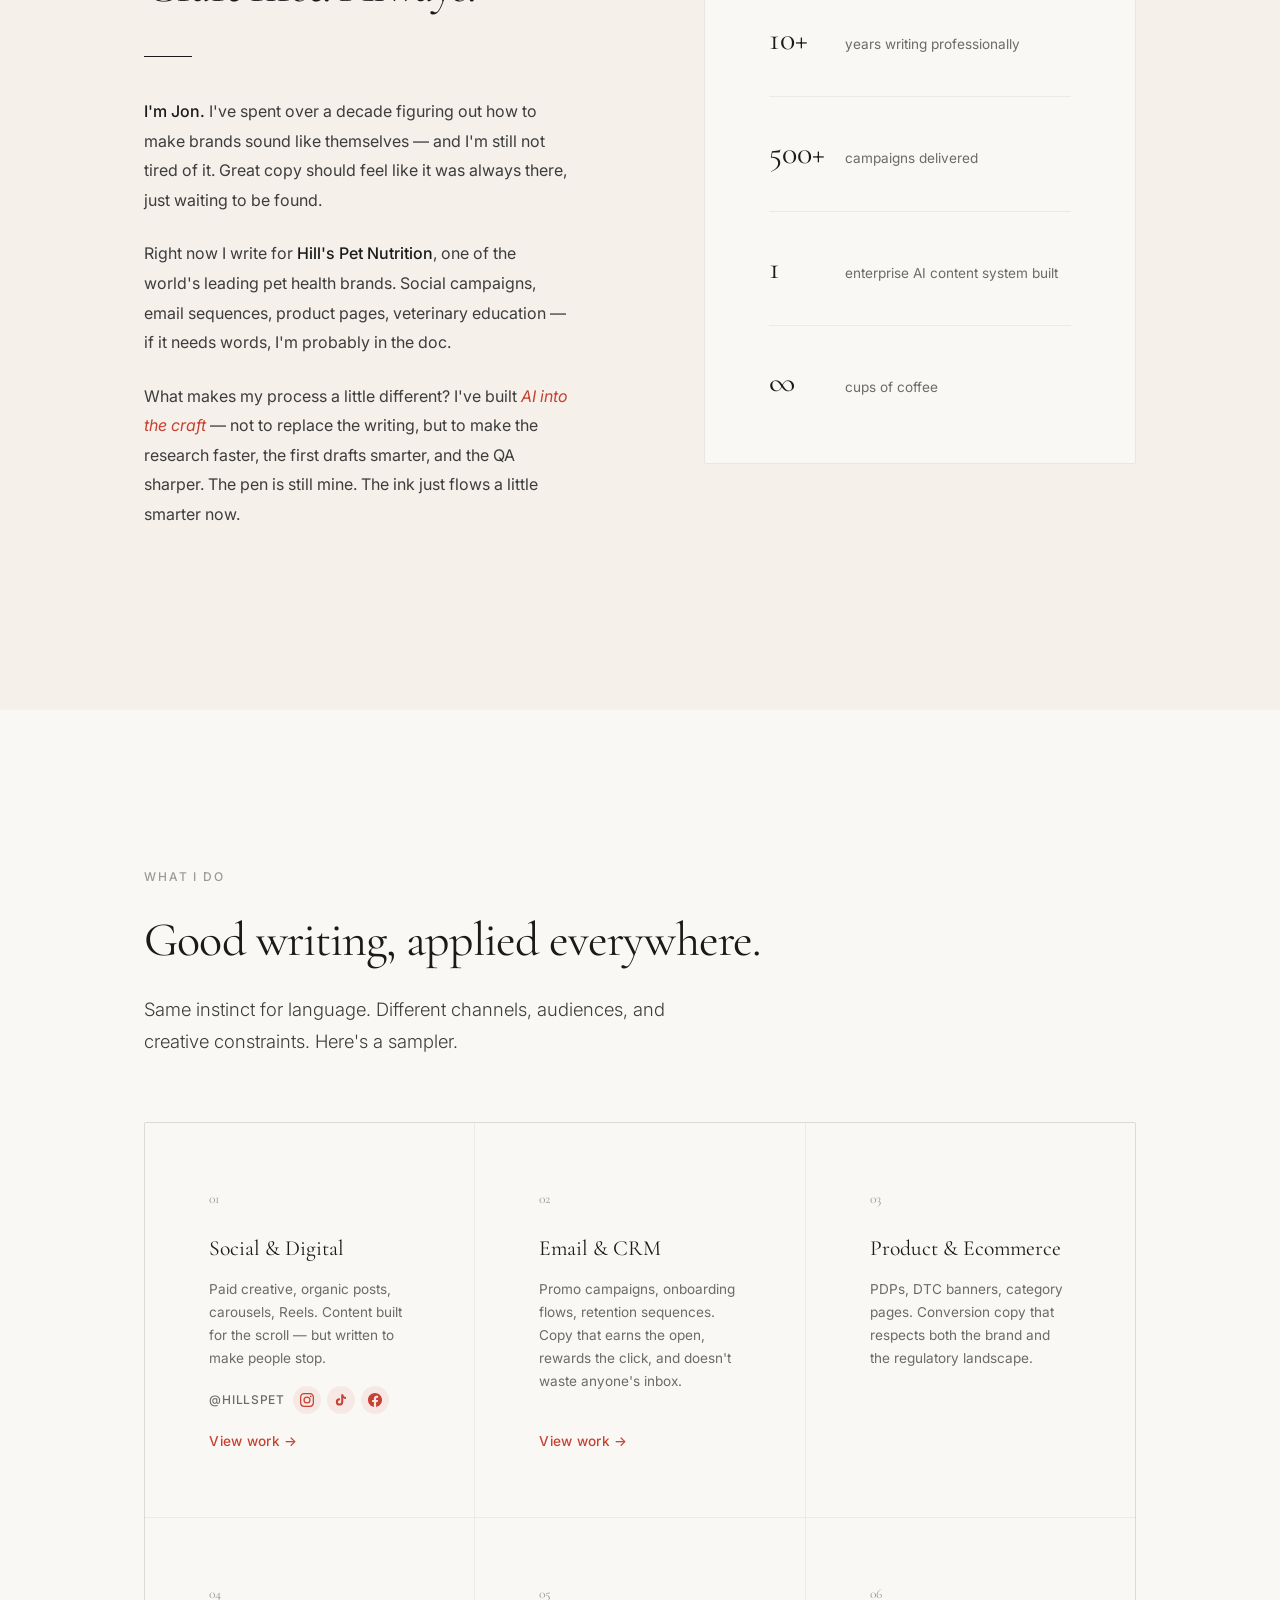
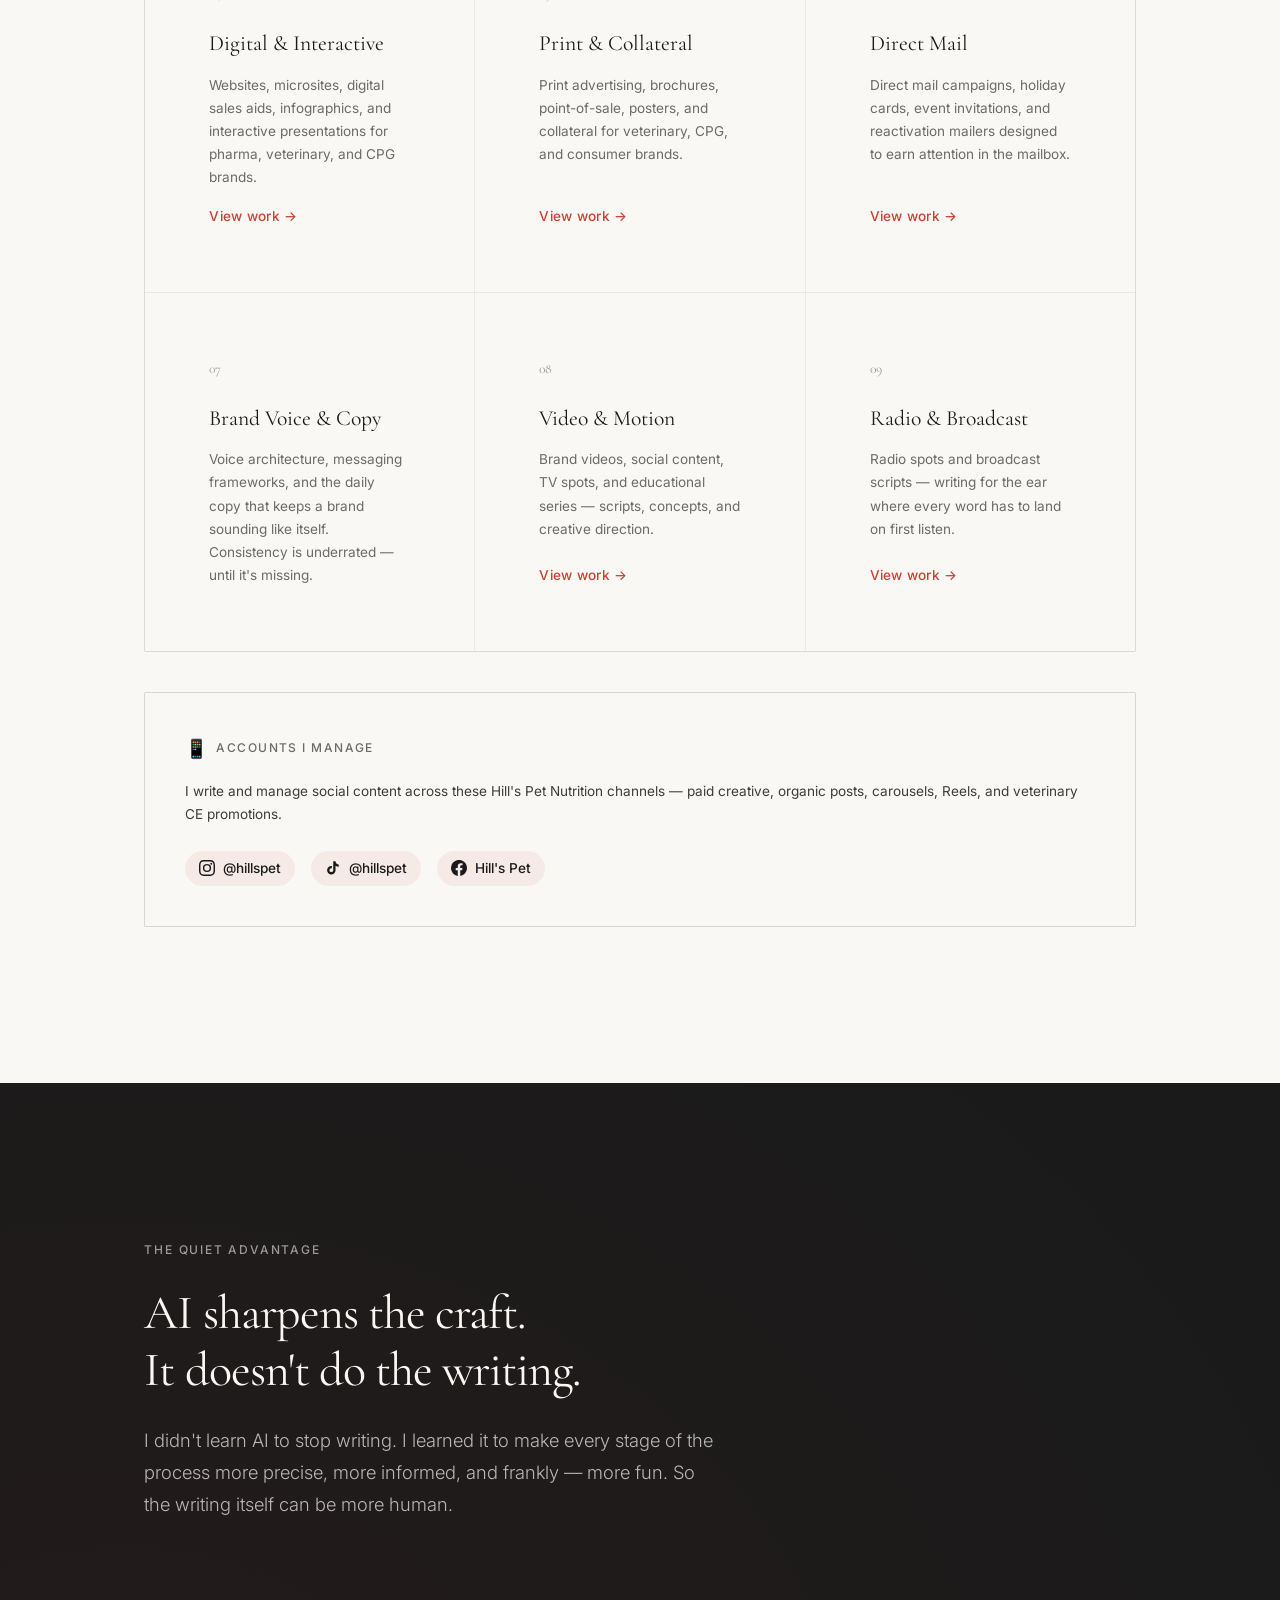
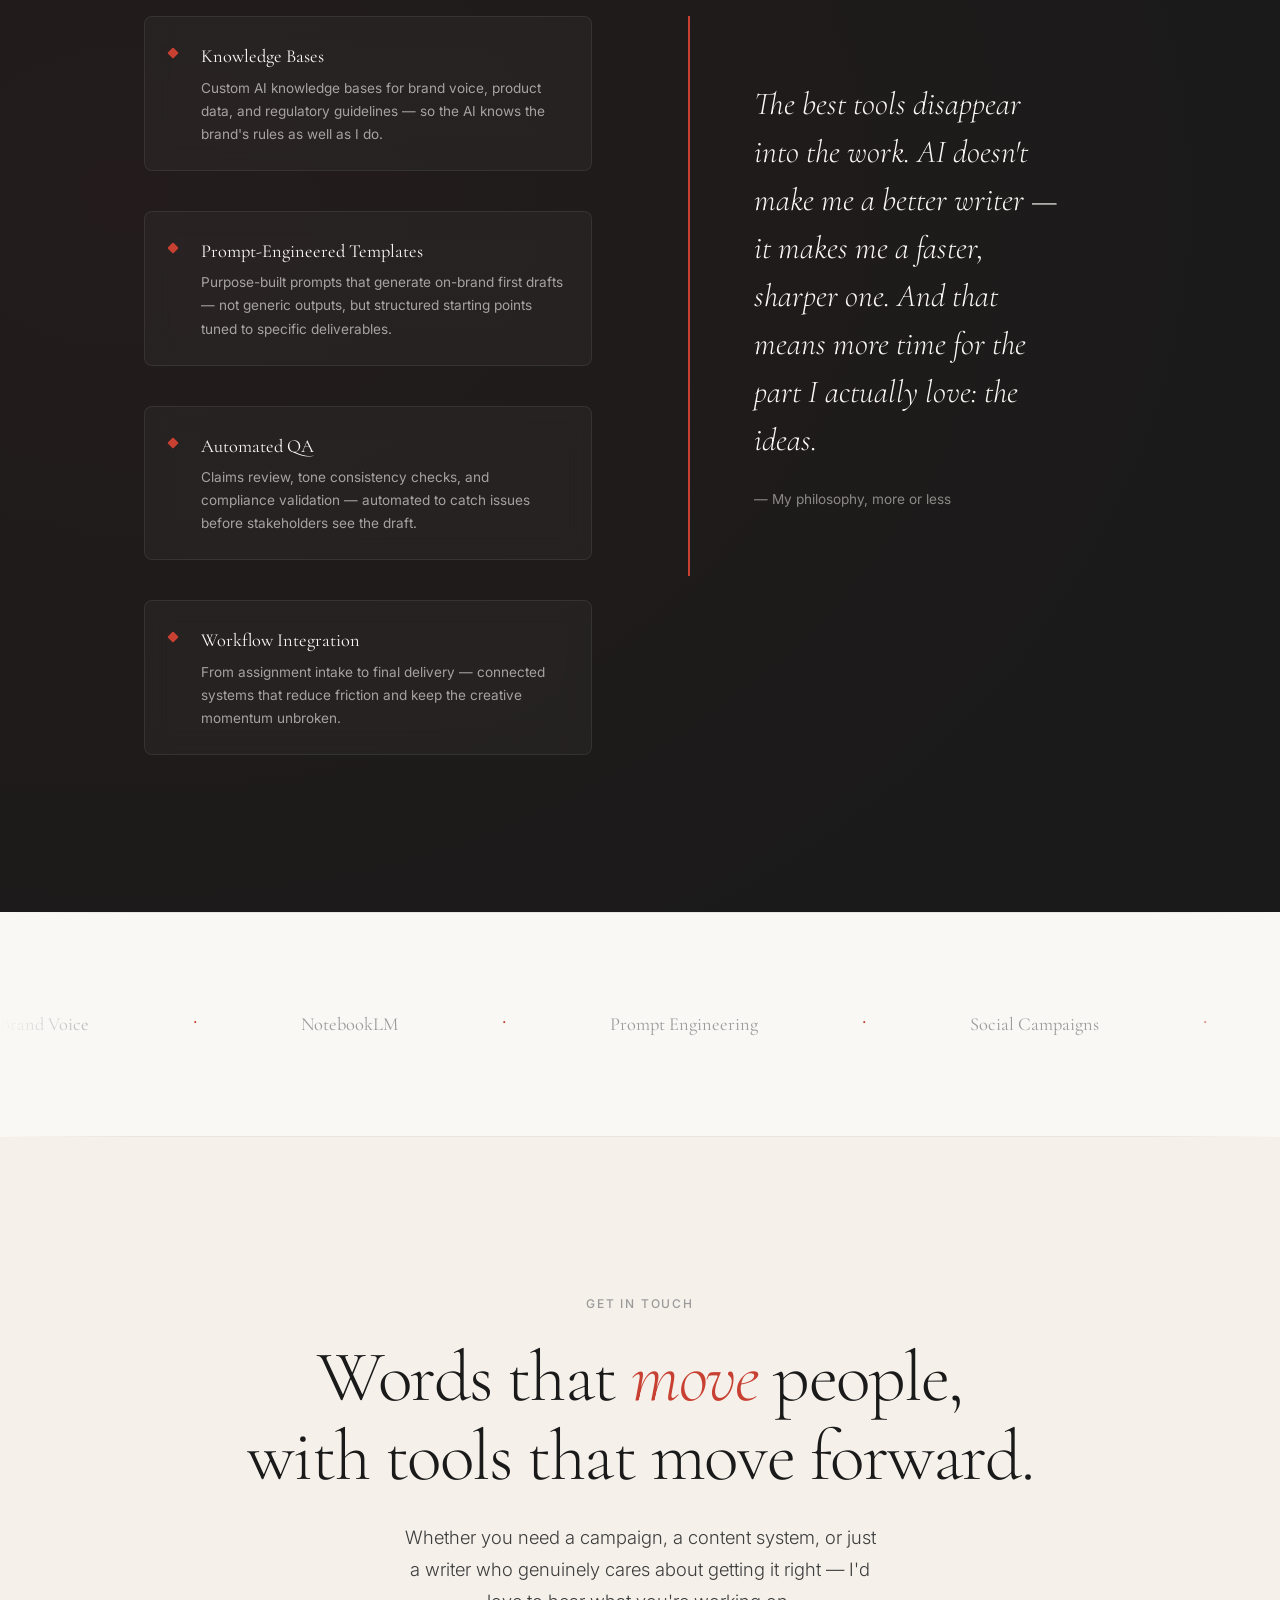
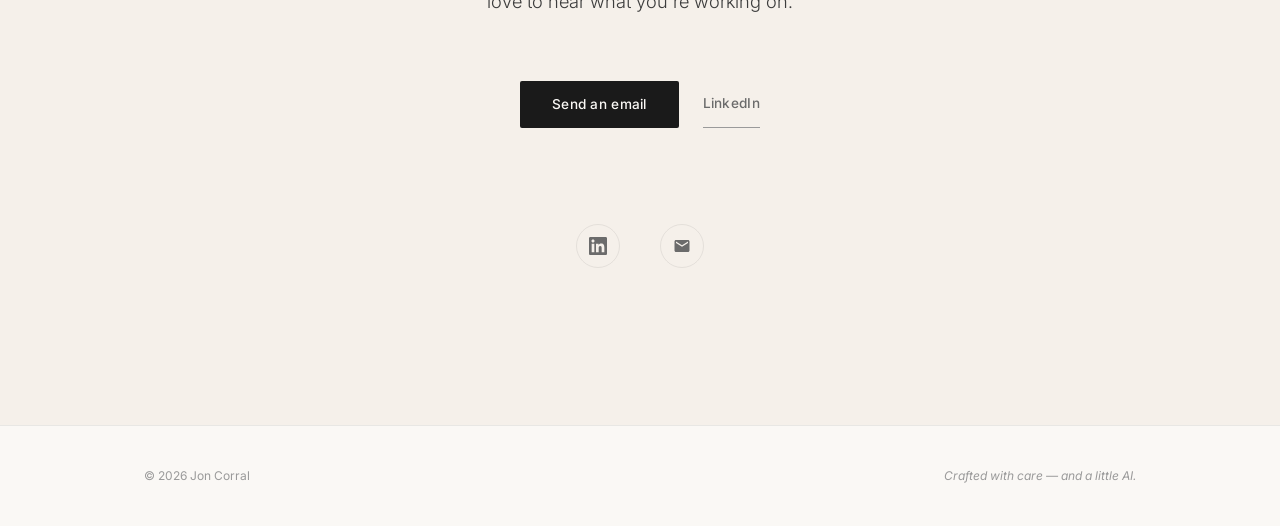
==== commit f2a13d4b: "Revert "Update footer tagline: 'little AI' → 'lot of AI'" This reverts commit e314e9903569f696d1d235" ====
--- a/index.html
+++ b/index.html
@@ -532,7 +532,7 @@
   <footer class="footer">
     <div class="container footer__inner">
       <p class="footer__copy">© 2026 Jon Corral</p>
-      <p class="footer__note">Crafted with care — and a lot of AI.</p>
+      <p class="footer__note">Crafted with care — and a little AI.</p>
     </div>
   </footer>
 
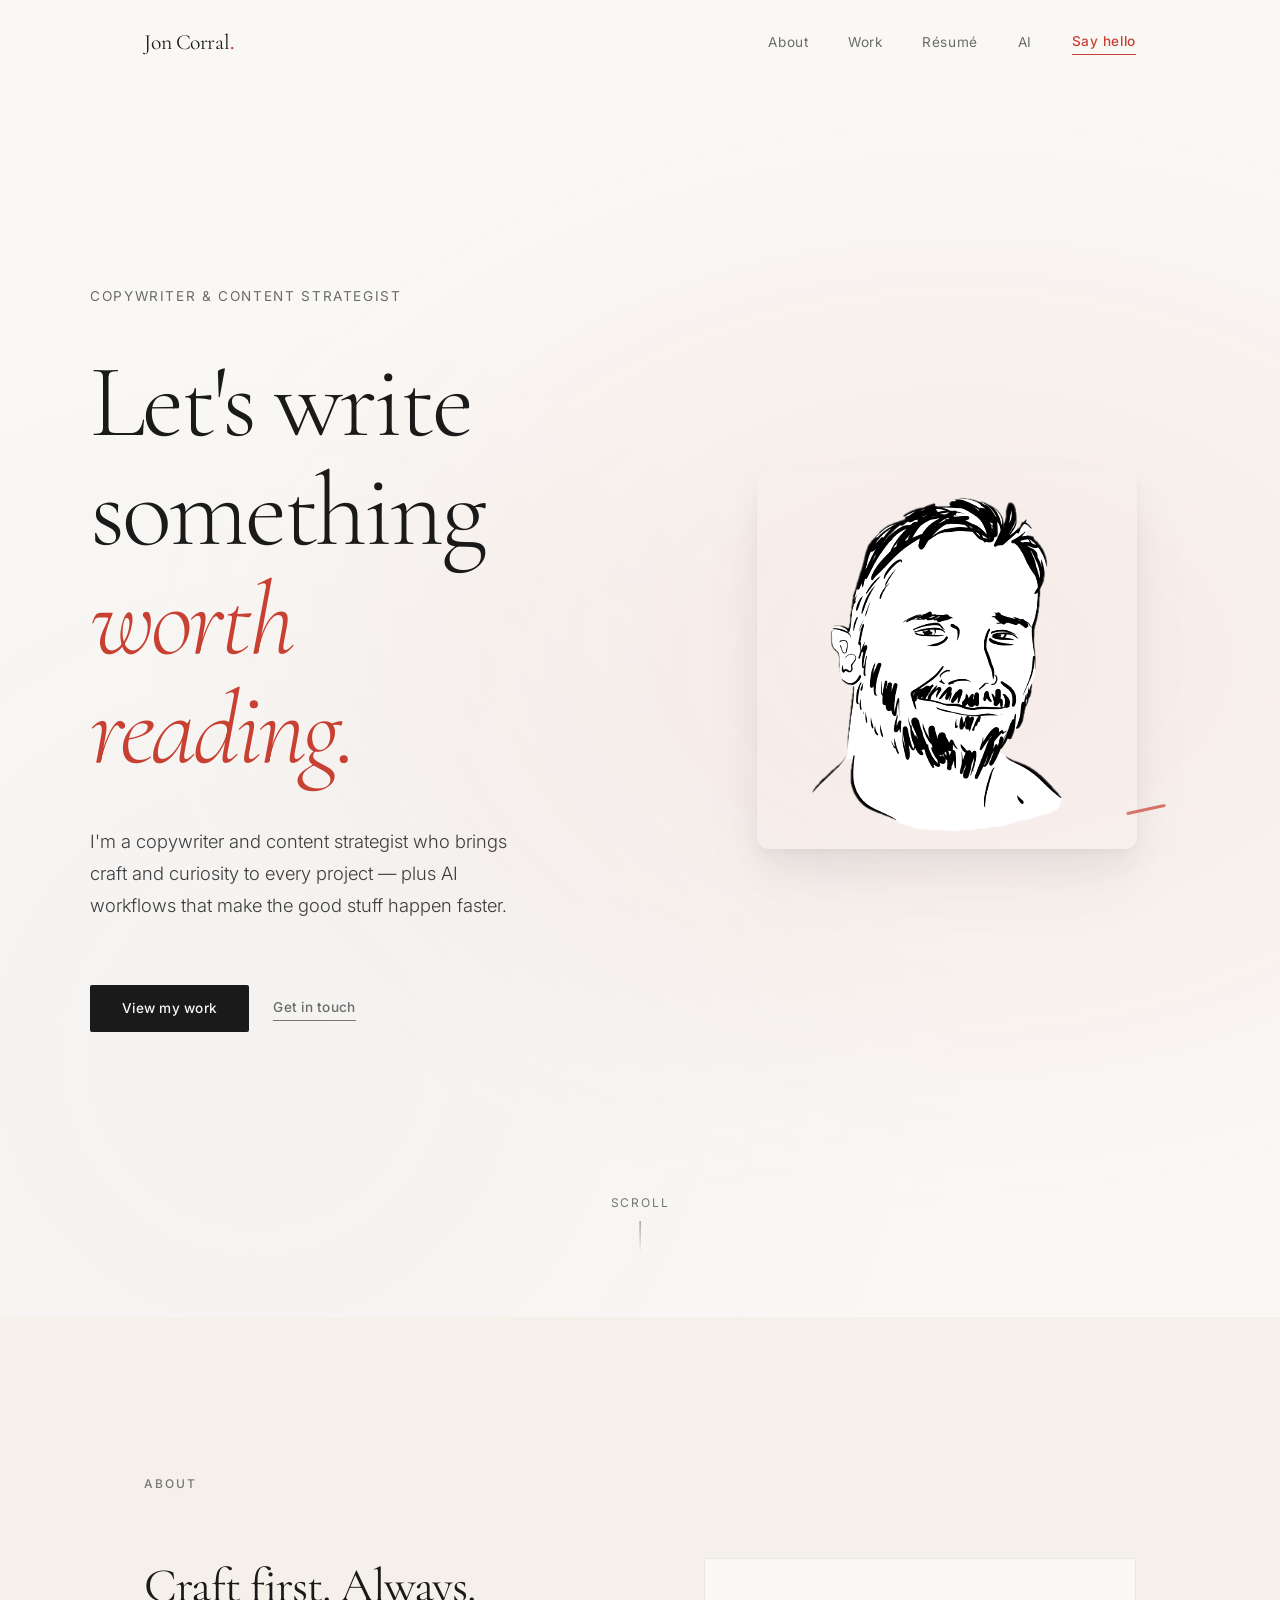
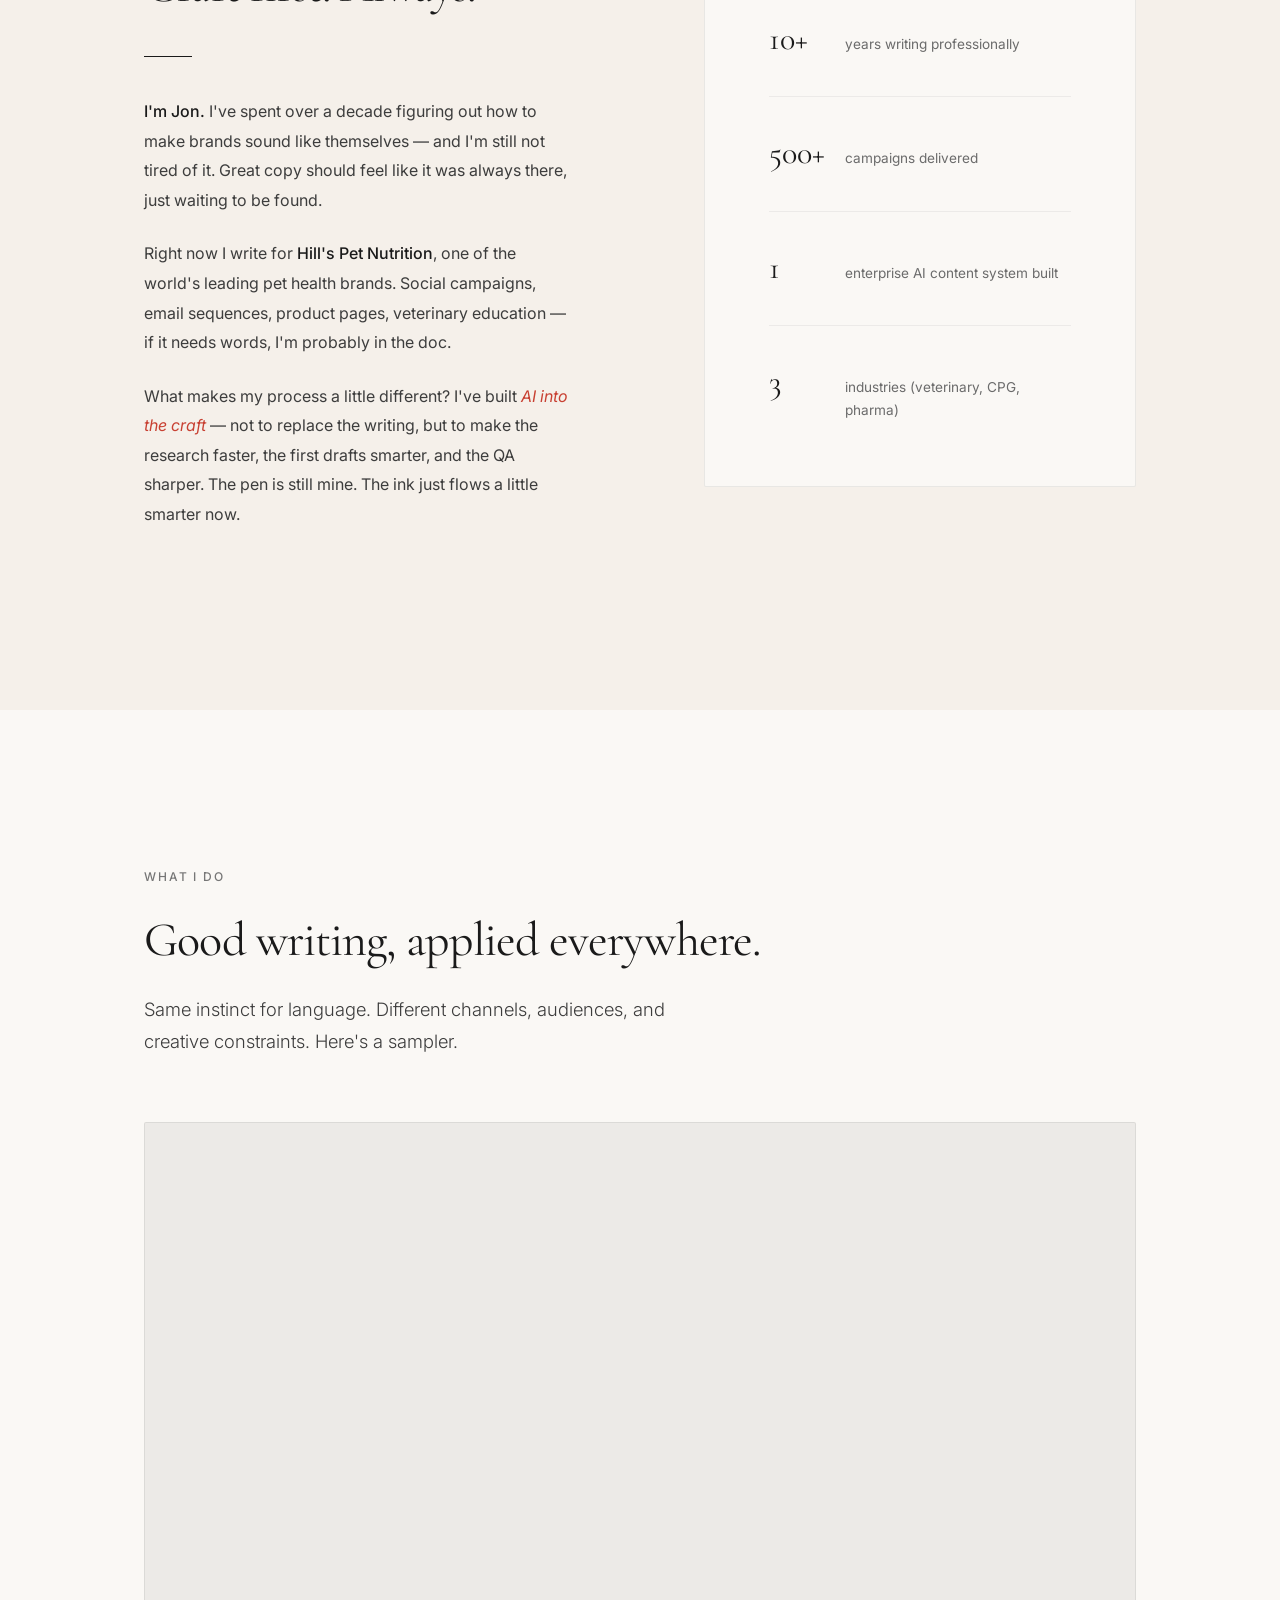
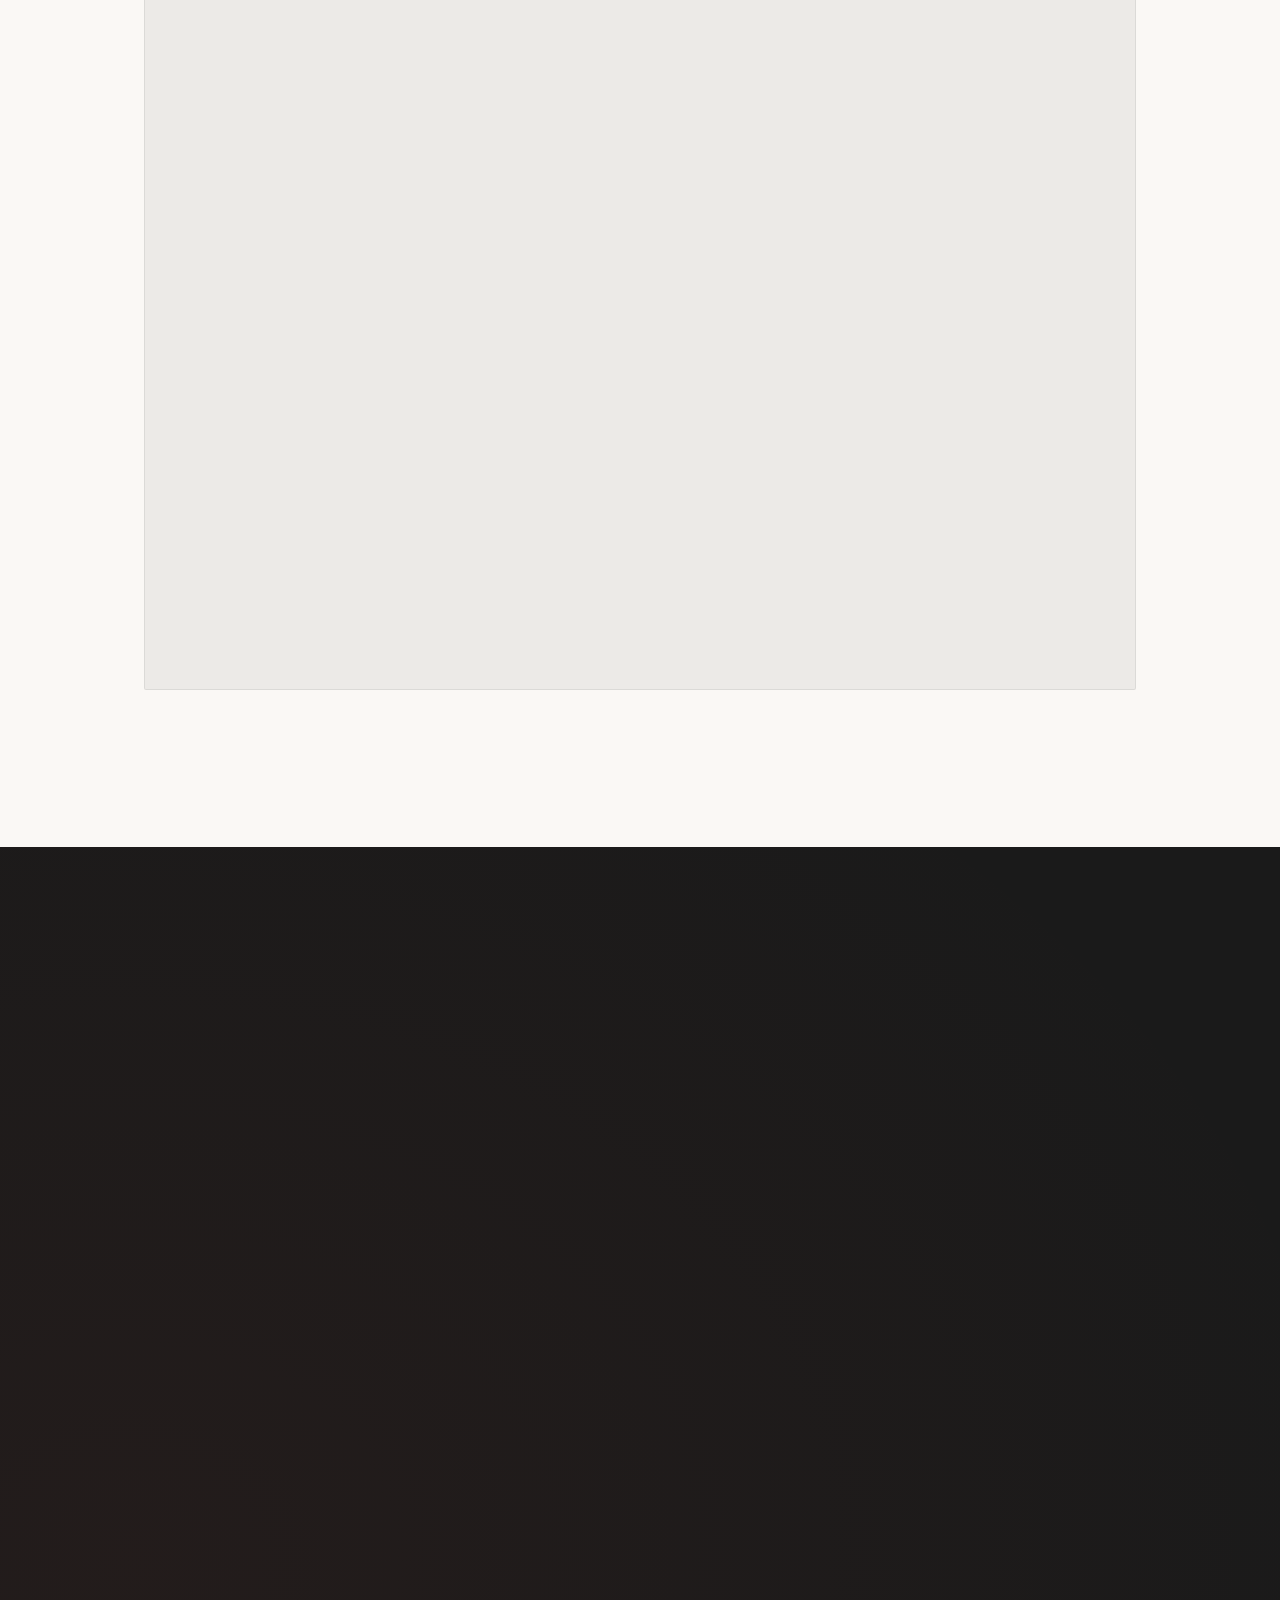
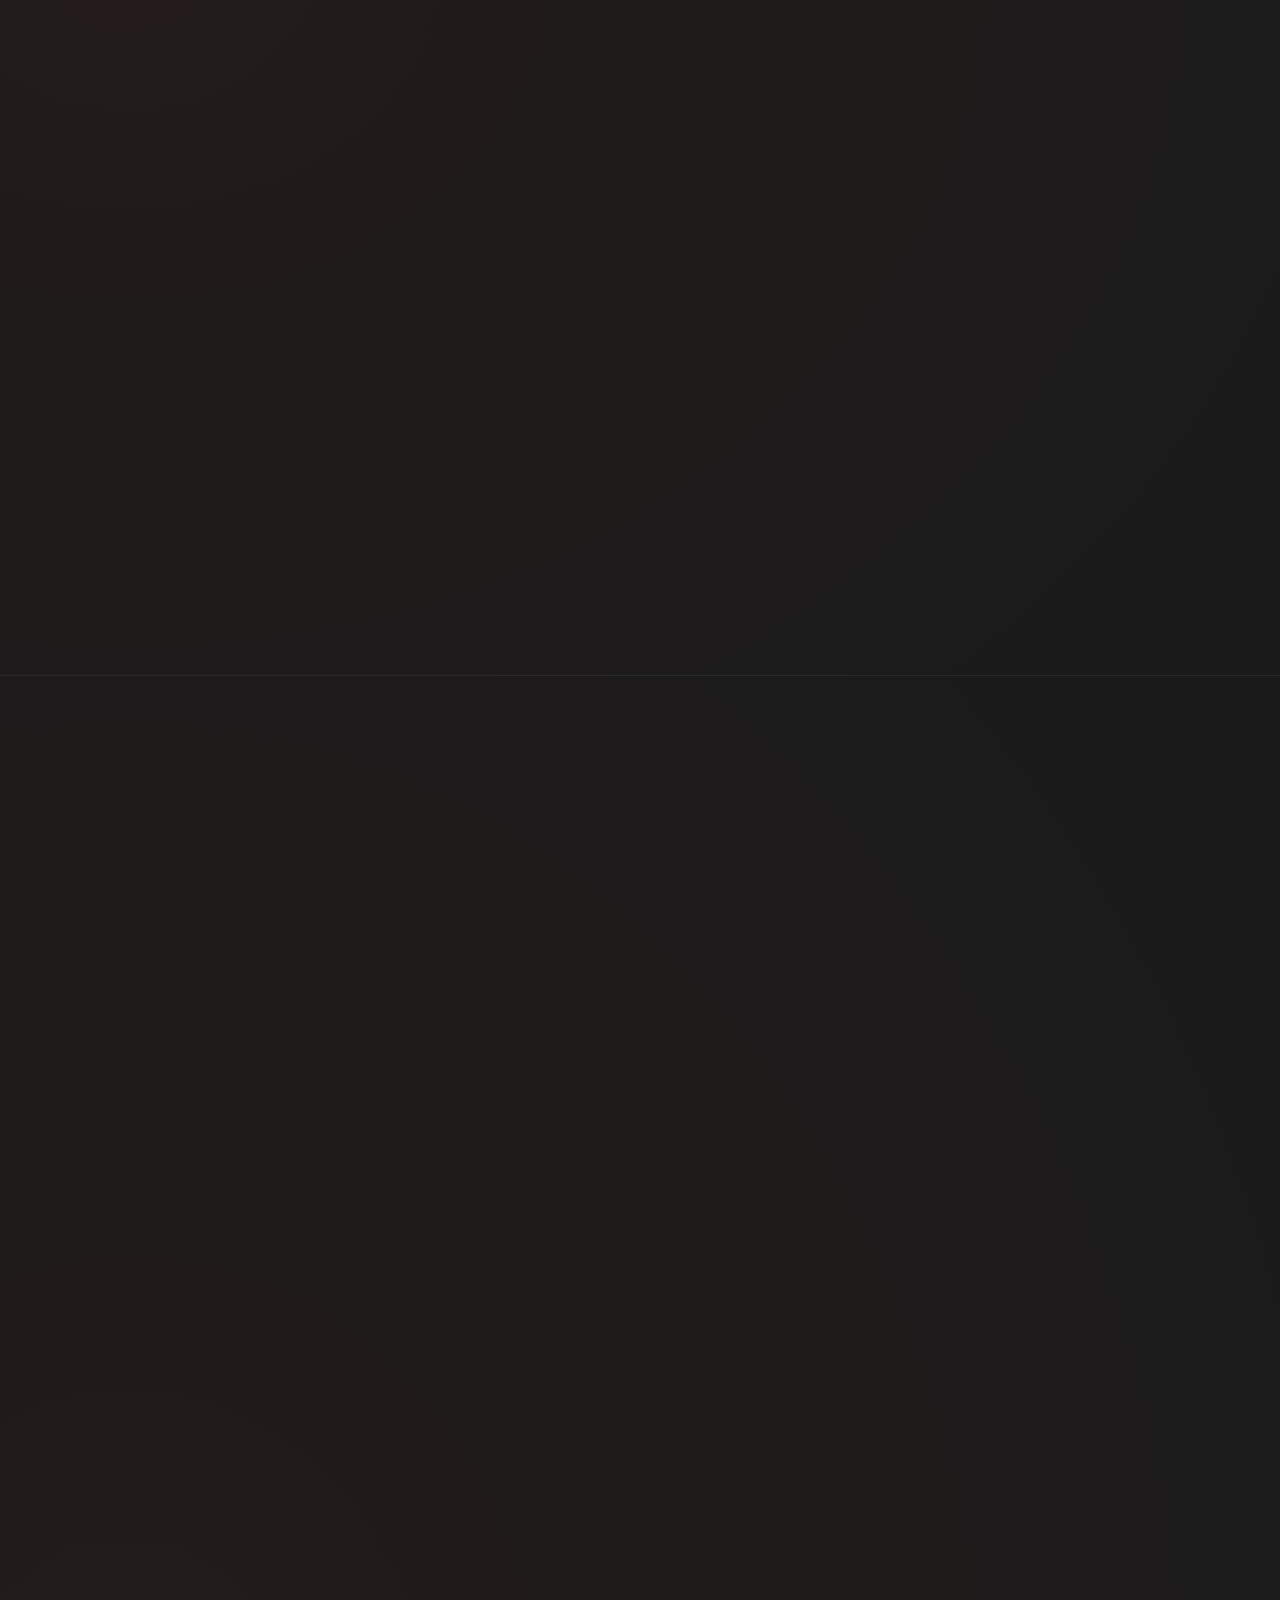
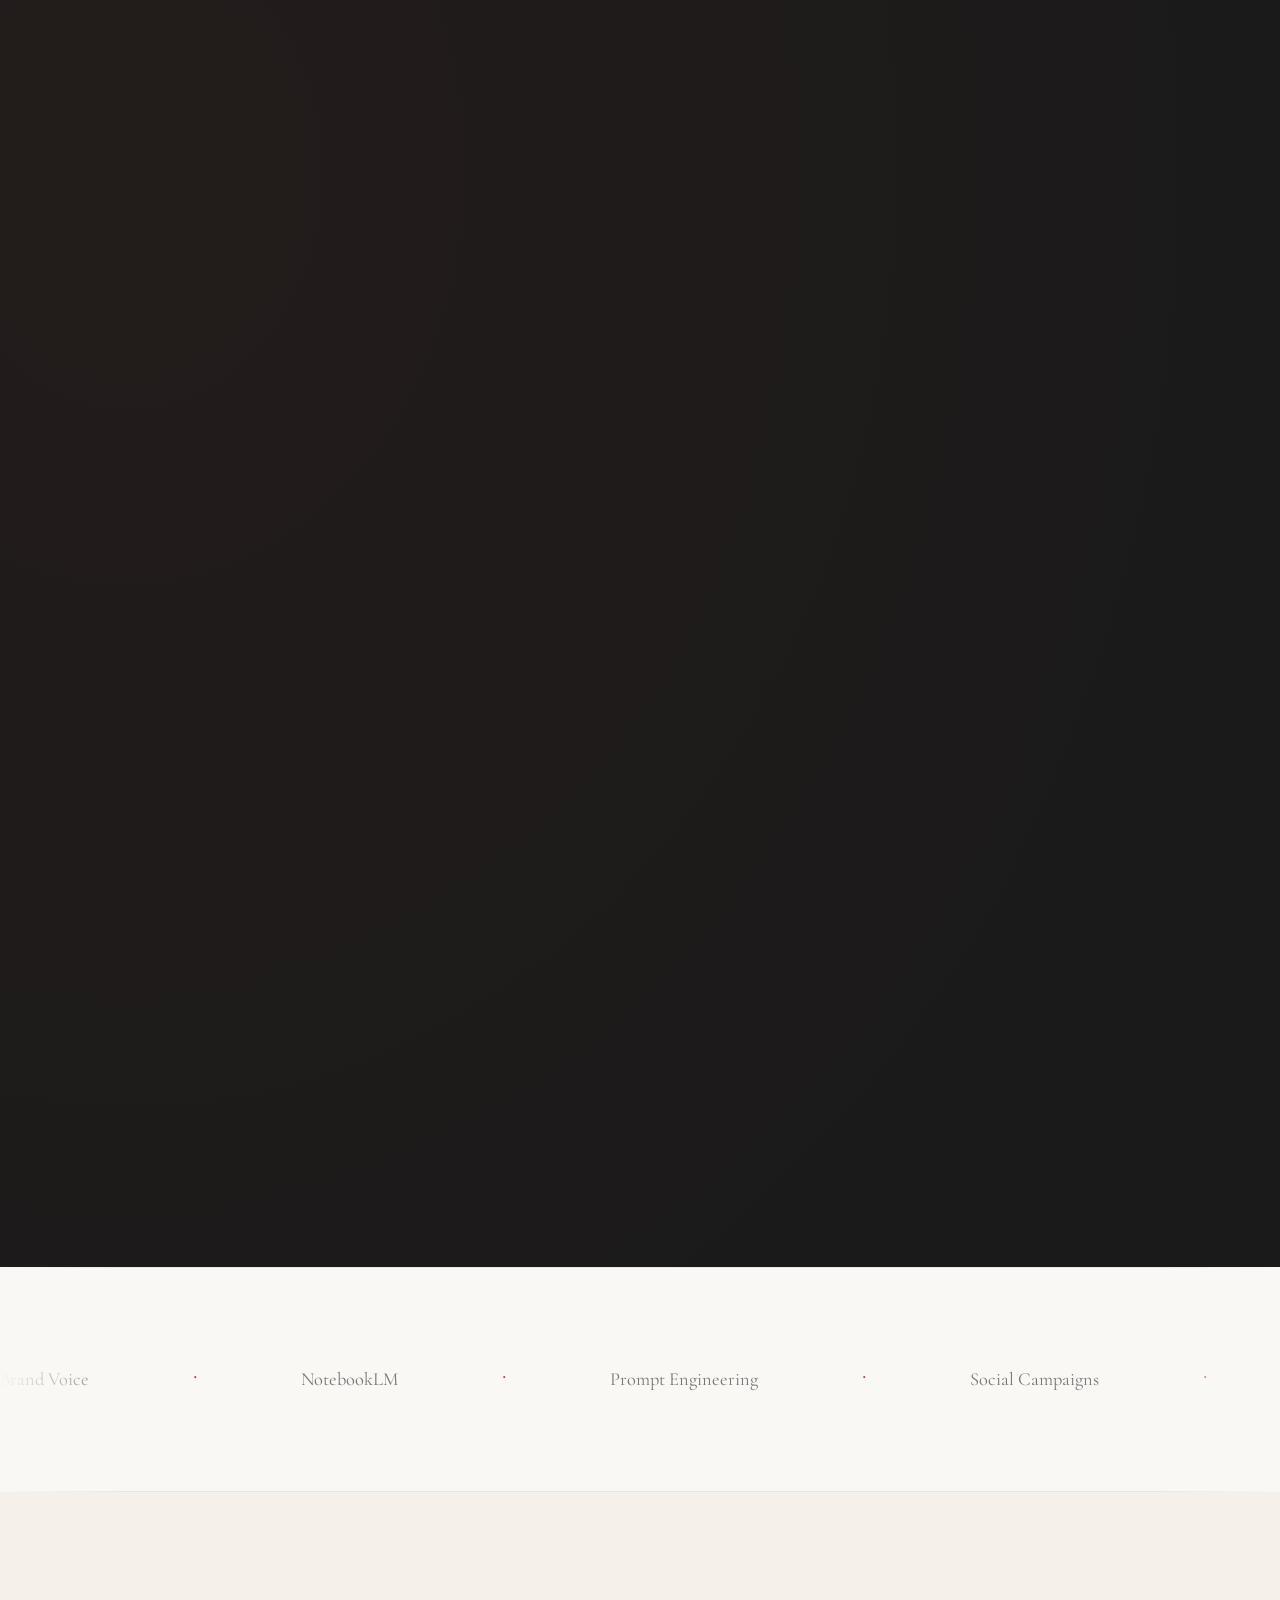
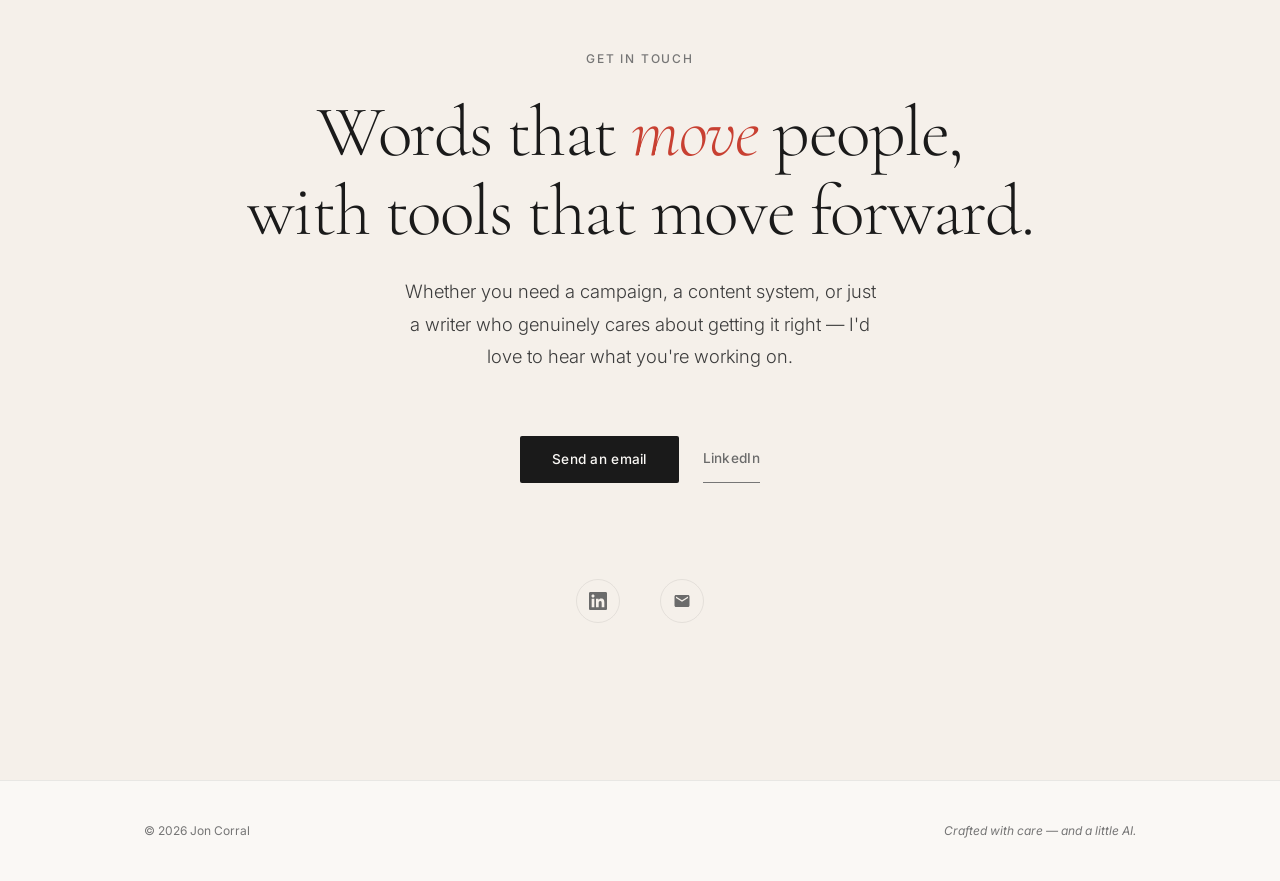
==== commit 2a229a59: "Add 'Apps I've Been Building' section to AI tab — 8 project highlight cards with discipline tags" ====
--- a/index.html
+++ b/index.html
@@ -40,7 +40,7 @@
   <!-- Fonts (preconnect for faster loading) -->
   <link rel="preconnect" href="https://fonts.googleapis.com">
   <link rel="preconnect" href="https://fonts.gstatic.com" crossorigin>
-  <link rel="stylesheet" href="https://fonts.googleapis.com/css2?family=Cormorant+Garamond:ital,wght@0,300;0,400;0,500;0,600;1,300;1,400&family=Inter:wght@300;400;500&display=swap">
+  <link rel="stylesheet" href="https://fonts.googleapis.com/css2?family=Cormorant+Garamond:ital,wght@0,300;0,400;0,500;0,600;1,300;1,400&family=Inter:wght@300;400;500&display=swap" fetchpriority="high">
 
   <!-- Styles -->
   <link rel="stylesheet" href="index.css">
@@ -174,8 +174,8 @@
             </div>
             <div class="stat__divider" aria-hidden="true"></div>
             <div class="stat">
-              <span class="stat__number">∞</span>
-              <span class="stat__label">cups of coffee</span>
+              <span class="stat__number">3</span>
+              <span class="stat__label">industries (veterinary, CPG, pharma)</span>
             </div>
           </div>
         </aside>
@@ -234,14 +234,15 @@
           <span class="service__link">View work →</span>
         </a>
 
-        <!-- 03 — Product & Ecommerce (no page) -->
-        <div class="service reveal reveal--d2">
+        <!-- 03 — Product & Ecommerce (no page yet) -->
+        <div class="service service--muted reveal reveal--d2">
           <p class="service__number">03</p>
           <h3 class="service__title">Product &amp; Ecommerce</h3>
           <p class="service__desc">
             PDPs, DTC banners, category pages. Conversion copy that
             respects both the brand and the regulatory landscape.
           </p>
+          <span class="service__coming-soon">Samples coming soon</span>
         </div>
 
         <!-- 04 — Digital & Interactive → digital.html -->
@@ -277,8 +278,8 @@
           <span class="service__link">View work →</span>
         </a>
 
-        <!-- 07 — Brand Voice (no page) -->
-        <div class="service reveal">
+        <!-- 07 — Brand Voice (no page yet) -->
+        <div class="service service--muted reveal">
           <p class="service__number">07</p>
           <h3 class="service__title">Brand Voice &amp; Copy</h3>
           <p class="service__desc">
@@ -286,6 +287,7 @@
             that keeps a brand sounding like itself. Consistency is
             underrated — until it's missing.
           </p>
+          <span class="service__coming-soon">Samples coming soon</span>
         </div>
 
         <!-- 08 — Video & Motion → video.html -->
@@ -312,30 +314,6 @@
 
       </div>
 
-      <!-- Social Accounts Callout -->
-      <div class="social-callout reveal" id="social-accounts">
-        <div class="social-callout__header">
-          <span class="social-callout__icon" aria-hidden="true">📱</span>
-          <span class="social-callout__label">Accounts I manage</span>
-        </div>
-        <p class="social-callout__desc">
-          I write and manage social content across these Hill's Pet Nutrition channels — paid creative, organic posts, carousels, Reels, and veterinary CE promotions.
-        </p>
-        <div class="social-callout__accounts">
-          <a href="https://www.instagram.com/hillspet" target="_blank" rel="noopener noreferrer" class="social-callout__account" id="callout-ig">
-            <svg viewBox="0 0 24 24" fill="currentColor" aria-hidden="true"><path d="M12 2.163c3.204 0 3.584.012 4.85.07 3.252.148 4.771 1.691 4.919 4.919.058 1.265.069 1.645.069 4.849 0 3.205-.012 3.584-.069 4.849-.149 3.225-1.664 4.771-4.919 4.919-1.266.058-1.644.07-4.85.07-3.204 0-3.584-.012-4.849-.07-3.26-.149-4.771-1.699-4.919-4.92-.058-1.265-.07-1.644-.07-4.849 0-3.204.013-3.583.07-4.849.149-3.227 1.664-4.771 4.919-4.919 1.266-.057 1.645-.069 4.849-.069zM12 0C8.741 0 8.333.014 7.053.072 2.695.272.273 2.69.073 7.052.014 8.333 0 8.741 0 12c0 3.259.014 3.668.072 4.948.2 4.358 2.618 6.78 6.98 6.98C8.333 23.986 8.741 24 12 24c3.259 0 3.668-.014 4.948-.072 4.354-.2 6.782-2.618 6.979-6.98.059-1.28.073-1.689.073-4.948 0-3.259-.014-3.667-.072-4.947-.196-4.354-2.617-6.78-6.979-6.98C15.668.014 15.259 0 12 0zm0 5.838a6.162 6.162 0 100 12.324 6.162 6.162 0 000-12.324zM12 16a4 4 0 110-8 4 4 0 010 8zm6.406-11.845a1.44 1.44 0 100 2.881 1.44 1.44 0 000-2.881z"/></svg>
-            <span class="social-callout__handle">@hillspet</span>
-          </a>
-          <a href="https://www.tiktok.com/@hillspet" target="_blank" rel="noopener noreferrer" class="social-callout__account" id="callout-tt">
-            <svg viewBox="0 0 24 24" fill="currentColor" aria-hidden="true"><path d="M19.59 6.69a4.83 4.83 0 01-3.77-4.25V2h-3.45v13.67a2.89 2.89 0 01-2.88 2.5 2.89 2.89 0 01-2.89-2.89 2.89 2.89 0 012.89-2.89c.28 0 .54.04.79.1V9.01a6.27 6.27 0 00-.79-.05 6.34 6.34 0 00-6.34 6.34 6.34 6.34 0 006.34 6.34 6.34 6.34 0 006.33-6.34V8.75a8.18 8.18 0 004.77 1.52V6.84a4.84 4.84 0 01-1-.15z"/></svg>
-            <span class="social-callout__handle">@hillspet</span>
-          </a>
-          <a href="https://www.facebook.com/HillsPet" target="_blank" rel="noopener noreferrer" class="social-callout__account" id="callout-fb">
-            <svg viewBox="0 0 24 24" fill="currentColor" aria-hidden="true"><path d="M24 12.073c0-6.627-5.373-12-12-12s-12 5.373-12 12c0 5.99 4.388 10.954 10.125 11.854v-8.385H7.078v-3.47h3.047V9.43c0-3.007 1.792-4.669 4.533-4.669 1.312 0 2.686.235 2.686.235v2.953H15.83c-1.491 0-1.956.925-1.956 1.874v2.25h3.328l-.532 3.47h-2.796v8.385C19.612 23.027 24 18.062 24 12.073z"/></svg>
-            <span class="social-callout__handle">Hill's Pet</span>
-          </a>
-        </div>
-      </div>
 
     </div>
   </section>
@@ -414,8 +392,177 @@
             a better writer — it makes me a faster, sharper one. And
             that means more time for the part I actually love: the ideas.
           </p>
-          <p class="ai-edge__attribution">— My philosophy, more or less</p>
-        </div>
+          <p class="ai-edge__attribution">— How I approach the craft</p>
+        </div>
+      </div>
+    </div>
+  </section>
+
+  <!-- ====================================================================
+       APPS I'VE BEEN BUILDING
+       ==================================================================== -->
+  <section class="section--ink ai-apps" id="ai-apps">
+    <div class="container">
+      <div class="ai-apps__header">
+        <p class="section-label reveal">What I'm building</p>
+        <h2 class="section-title reveal">Apps I've Been Building</h2>
+        <p class="section-desc reveal reveal--d1">
+          These are AI-powered tools I've designed and built to solve real
+          problems in content, compliance, and operations — each one a
+          different puzzle, each one sharpening a different discipline.
+        </p>
+      </div>
+
+      <div class="ai-apps__grid">
+
+        <div class="ai-app-card reveal">
+          <div class="ai-app-card__icon" aria-hidden="true">🧠</div>
+          <h3 class="ai-app-card__title">Product Page Optimizer</h3>
+          <p class="ai-app-card__tagline">Turning product pages into conversion engines.</p>
+          <p class="ai-app-card__desc">
+            An AI-powered system that analyzes and enhances product detail pages
+            at scale — improving SEO performance, content quality, and on-page
+            conversion signals. Eliminates hours of manual auditing by surfacing
+            actionable recommendations instantly.
+          </p>
+          <div class="ai-app-card__tags">
+            <span class="ai-app-tag">SEO Engineering</span>
+            <span class="ai-app-tag">NLP</span>
+            <span class="ai-app-tag">CRO</span>
+            <span class="ai-app-tag">Content Scoring</span>
+            <span class="ai-app-tag">Data Analysis</span>
+          </div>
+        </div>
+
+        <div class="ai-app-card reveal reveal--d1">
+          <div class="ai-app-card__icon" aria-hidden="true">✍️</div>
+          <h3 class="ai-app-card__title">AI Copywriting Studio</h3>
+          <p class="ai-app-card__tagline">AI-assisted copywriting that stays on-brand.</p>
+          <p class="ai-app-card__desc">
+            A creative production platform that generates, refines, and
+            quality-checks marketing copy — from headlines to full page
+            content — while enforcing brand voice, regulatory compliance,
+            and strategic messaging guidelines. Accelerates creative output
+            without sacrificing quality control.
+          </p>
+          <div class="ai-app-card__tags">
+            <span class="ai-app-tag">Generative AI</span>
+            <span class="ai-app-tag">Prompt Engineering</span>
+            <span class="ai-app-tag">Brand Governance</span>
+            <span class="ai-app-tag">Editorial Workflow</span>
+            <span class="ai-app-tag">NLP</span>
+          </div>
+        </div>
+
+        <div class="ai-app-card reveal reveal--d2">
+          <div class="ai-app-card__icon" aria-hidden="true">✅</div>
+          <h3 class="ai-app-card__title">Regulatory Compliance Scanner</h3>
+          <p class="ai-app-card__tagline">Automated compliance before it becomes a problem.</p>
+          <p class="ai-app-card__desc">
+            An intelligent compliance engine that scans marketing copy against
+            regulatory frameworks and internal review guidelines, flagging risks
+            and suggesting compliant alternatives in real time. Replaces slow,
+            error-prone manual review cycles with instant, auditable checks.
+          </p>
+          <div class="ai-app-card__tags">
+            <span class="ai-app-tag">Regulatory Analysis</span>
+            <span class="ai-app-tag">Rule-Based AI</span>
+            <span class="ai-app-tag">NLP</span>
+            <span class="ai-app-tag">Risk Scoring</span>
+            <span class="ai-app-tag">Document Processing</span>
+          </div>
+        </div>
+
+        <div class="ai-app-card reveal reveal--d3">
+          <div class="ai-app-card__icon" aria-hidden="true">🏷️</div>
+          <h3 class="ai-app-card__title">Product Claims Validator</h3>
+          <p class="ai-app-card__tagline">Validating product claims so you don't have to.</p>
+          <p class="ai-app-card__desc">
+            An AI system that evaluates marketing and product claims against
+            industry regulations, ingredient rules, and labeling standards —
+            catching violations before they reach market. Turns a complex,
+            expertise-heavy process into a scalable, automated workflow.
+          </p>
+          <div class="ai-app-card__tags">
+            <span class="ai-app-tag">Regulatory Intelligence</span>
+            <span class="ai-app-tag">Classification</span>
+            <span class="ai-app-tag">Knowledge Engineering</span>
+            <span class="ai-app-tag">Domain NLP</span>
+          </div>
+        </div>
+
+        <div class="ai-app-card reveal">
+          <div class="ai-app-card__icon" aria-hidden="true">🔗</div>
+          <h3 class="ai-app-card__title">Content Operations Hub</h3>
+          <p class="ai-app-card__tagline">One brain for all your content operations.</p>
+          <p class="ai-app-card__desc">
+            A centralized AI platform that connects content strategy, creation,
+            and distribution — giving teams a unified view of their content
+            ecosystem. Surfaces gaps, identifies opportunities, and orchestrates
+            content workflows across channels and formats.
+          </p>
+          <div class="ai-app-card__tags">
+            <span class="ai-app-tag">Content Architecture</span>
+            <span class="ai-app-tag">Knowledge Graphs</span>
+            <span class="ai-app-tag">Workflow Orchestration</span>
+            <span class="ai-app-tag">Data Integration</span>
+          </div>
+        </div>
+
+        <div class="ai-app-card reveal reveal--d1">
+          <div class="ai-app-card__icon" aria-hidden="true">🐾</div>
+          <h3 class="ai-app-card__title">Brand-Specific AI Agent</h3>
+          <p class="ai-app-card__tagline">An AI teammate purpose-built for the brand.</p>
+          <p class="ai-app-card__desc">
+            A domain-specific AI agent that understands brand context, product
+            lines, and audience needs — capable of executing complex, multi-step
+            tasks autonomously. Acts as a force multiplier for marketing and
+            operations teams navigating a fast-moving consumer landscape.
+          </p>
+          <div class="ai-app-card__tags">
+            <span class="ai-app-tag">Agentic AI</span>
+            <span class="ai-app-tag">Multi-Tool Orchestration</span>
+            <span class="ai-app-tag">Domain Modeling</span>
+            <span class="ai-app-tag">Autonomous Reasoning</span>
+          </div>
+        </div>
+
+        <div class="ai-app-card reveal reveal--d2">
+          <div class="ai-app-card__icon" aria-hidden="true">⚡</div>
+          <h3 class="ai-app-card__title">Sales Action Recommender</h3>
+          <p class="ai-app-card__tagline">From data to decisions for field teams.</p>
+          <p class="ai-app-card__desc">
+            An AI system that transforms raw performance data and market signals
+            into prioritized, actionable recommendations for sales
+            representatives. Eliminates analysis paralysis by delivering clear
+            next-best-actions tailored to each rep's territory and goals.
+          </p>
+          <div class="ai-app-card__tags">
+            <span class="ai-app-tag">Predictive Analytics</span>
+            <span class="ai-app-tag">Recommendation Systems</span>
+            <span class="ai-app-tag">Data Pipelines</span>
+            <span class="ai-app-tag">Decision UX</span>
+          </div>
+        </div>
+
+        <div class="ai-app-card reveal reveal--d3">
+          <div class="ai-app-card__icon" aria-hidden="true">🎩</div>
+          <h3 class="ai-app-card__title">Intelligent Operations Assistant</h3>
+          <p class="ai-app-card__tagline">Your intelligent operations concierge.</p>
+          <p class="ai-app-card__desc">
+            A general-purpose AI assistant that orchestrates tasks across tools,
+            data sources, and workflows — handling everything from research and
+            reporting to scheduling and system management. Designed to learn
+            preferences over time and operate with minimal supervision.
+          </p>
+          <div class="ai-app-card__tags">
+            <span class="ai-app-tag">Agentic Architecture</span>
+            <span class="ai-app-tag">Multi-System Integration</span>
+            <span class="ai-app-tag">Context Management</span>
+            <span class="ai-app-tag">Task Planning</span>
+          </div>
+        </div>
+
       </div>
     </div>
   </section>
--- a/index.css
+++ b/index.css
@@ -14,7 +14,7 @@
   --ink: #1A1A1A;
   --ink-soft: #3D3D3D;
   --ink-muted: #6B6B6B;
-  --ink-whisper: #9A9A9A;
+  --ink-whisper: #767676;
 
   --paper: #FAF8F5;
   --paper-warm: #F5F0EA;
@@ -133,9 +133,10 @@
 .reveal--d3 { transition-delay: 360ms; }
 .reveal--d4 { transition-delay: 480ms; }
 
-/* --- Scroll-driven reveal (modern browsers) --- */
+/* --- Scroll-driven reveal (modern browsers) ---
+   Scoped to exclude .hero elements so the hero uses IO-based reveal only. */
 @supports ((animation-timeline: view()) and (animation-range: entry)) {
-  .reveal {
+  .reveal:not(.hero .reveal):not(.hero__text .reveal):not(.hero__portrait) {
     opacity: 0;
     transform: translateY(20px);
     transition: none;
@@ -143,8 +144,15 @@
     animation-timeline: view();
     animation-range: entry 5% entry 85%;
   }
-  .reveal.is-visible { animation: sda-reveal 1s ease both; animation-timeline: view(); animation-range: entry 5% entry 85%; }
-  .reveal--d1, .reveal--d2, .reveal--d3, .reveal--d4 { transition-delay: 0ms; }
+  .reveal:not(.hero .reveal):not(.hero__text .reveal):not(.hero__portrait).is-visible {
+    animation: sda-reveal 1s ease both;
+    animation-timeline: view();
+    animation-range: entry 5% entry 85%;
+  }
+  .reveal:not(.hero .reveal)--d1,
+  .reveal:not(.hero .reveal)--d2,
+  .reveal:not(.hero .reveal)--d3,
+  .reveal:not(.hero .reveal)--d4 { transition-delay: 0ms; }
 
   @keyframes sda-reveal {
     from { opacity: 0; transform: translateY(20px); }
@@ -194,6 +202,12 @@
   font-weight: 600;
   margin-left: 1px;
   transition: transform 300ms var(--ease);
+  animation: dot-pulse 2s ease-in-out 1.5s 3;
+}
+
+@keyframes dot-pulse {
+  0%, 100% { transform: scale(1); }
+  50% { transform: scale(1.4); }
 }
 
 .nav__logo:hover .nav__dot {
@@ -263,10 +277,31 @@
     border-left: var(--border-hair);
     transform: translateX(100%);
     transition: transform 400ms var(--ease-out);
+    z-index: 101;
   }
 
+  /* Mobile nav scrim/overlay */
+  .nav__links::before {
+    content: '';
+    position: fixed;
+    inset: 0;
+    background: rgba(26, 26, 26, 0.3);
+    opacity: 0;
+    pointer-events: none;
+    transition: opacity 400ms var(--ease);
+    z-index: -1;
+  }
+
   .nav__links.is-open { transform: translateX(0); }
+  .nav__links.is-open::before {
+    opacity: 1;
+    pointer-events: auto;
+  }
+
   .nav__link { font-size: var(--text-lg); }
+
+  /* Prevent scroll when menu is open */
+  body.menu-open { overflow: hidden; }
 }
 
 /* ==========================================================================
@@ -387,6 +422,10 @@
   display: flex;
   justify-content: center;
   align-items: center;
+}
+
+.hero__portrait {
+  isolation: isolate;
 }
 
 .hero__portrait-img {
@@ -708,6 +747,23 @@
   transform: translateX(4px);
 }
 
+/* Muted service cards (no sample page yet) */
+.service--muted {
+  opacity: 0.7;
+}
+
+.service__coming-soon {
+  display: inline-block;
+  margin-top: auto;
+  padding-top: var(--space-md);
+  font-size: var(--text-xs);
+  font-weight: 500;
+  letter-spacing: 0.08em;
+  text-transform: uppercase;
+  color: var(--ink-whisper);
+  font-style: italic;
+}
+
 @media (max-width: 960px) {
   .services__grid { grid-template-columns: repeat(2, 1fr); }
 }
@@ -1022,6 +1078,105 @@
 
 @media (max-width: 768px) {
   .ai-edge__grid { grid-template-columns: 1fr; }
+}
+
+/* ==========================================================================
+   AI APPS — Apps I've Been Building
+   ========================================================================== */
+
+.ai-apps {
+  padding-top: 0;
+  border-top: 1px solid rgba(250, 248, 245, 0.06);
+}
+
+.ai-apps__header {
+  margin-bottom: var(--space-3xl);
+}
+
+.ai-apps__grid {
+  display: grid;
+  grid-template-columns: repeat(2, 1fr);
+  gap: var(--space-xl);
+}
+
+.ai-app-card {
+  padding: var(--space-xl);
+  background: rgba(250, 248, 245, 0.03);
+  backdrop-filter: blur(12px);
+  -webkit-backdrop-filter: blur(12px);
+  border: 1px solid rgba(250, 248, 245, 0.08);
+  border-radius: 8px;
+  transition: all 400ms var(--ease);
+  display: flex;
+  flex-direction: column;
+  gap: var(--space-sm);
+}
+
+.ai-app-card:hover {
+  background: rgba(250, 248, 245, 0.06);
+  border-color: rgba(200, 64, 50, 0.35);
+  box-shadow: 0 0 30px rgba(200, 64, 50, 0.06),
+              0 20px 40px rgba(0, 0, 0, 0.15);
+  transform: translateY(-3px);
+}
+
+.ai-app-card__icon {
+  font-size: 1.75rem;
+  line-height: 1;
+  margin-bottom: var(--space-xs);
+}
+
+.ai-app-card__title {
+  font-family: var(--font-serif);
+  font-size: var(--text-xl);
+  color: var(--paper);
+  font-weight: 400;
+}
+
+.ai-app-card__tagline {
+  font-family: var(--font-serif);
+  font-size: var(--text-sm);
+  font-style: italic;
+  color: var(--vermillion);
+  letter-spacing: 0.01em;
+  margin-bottom: var(--space-xs);
+}
+
+.ai-app-card__desc {
+  font-size: var(--text-sm);
+  color: rgba(250, 248, 245, 0.6);
+  line-height: 1.7;
+  flex-grow: 1;
+}
+
+.ai-app-card__tags {
+  display: flex;
+  flex-wrap: wrap;
+  gap: 6px;
+  margin-top: var(--space-md);
+}
+
+.ai-app-tag {
+  font-size: 0.65rem;
+  font-weight: 500;
+  letter-spacing: 0.08em;
+  text-transform: uppercase;
+  color: rgba(250, 248, 245, 0.55);
+  background: rgba(250, 248, 245, 0.05);
+  border: 1px solid rgba(250, 248, 245, 0.1);
+  border-radius: 3px;
+  padding: 3px 8px;
+  transition: all 300ms var(--ease);
+}
+
+.ai-app-card:hover .ai-app-tag {
+  color: rgba(250, 248, 245, 0.75);
+  border-color: rgba(200, 64, 50, 0.25);
+  background: rgba(200, 64, 50, 0.08);
+}
+
+@media (max-width: 768px) {
+  .ai-apps__grid { grid-template-columns: 1fr; }
 }
 
 /* ==========================================================================
@@ -1052,8 +1207,14 @@
 .marquee__track {
   display: flex;
   gap: var(--space-3xl);
-  animation: slide 40s linear infinite;
+  animation: slide 25s linear infinite;
   width: max-content;
+}
+
+@media (max-width: 768px) {
+  .marquee__track {
+    animation-duration: 35s;
+  }
 }
 
 @keyframes slide {
@@ -1187,14 +1348,38 @@
 .cursor-dot.is-active { opacity: 0.6; }
 .cursor-dot.is-hovering { transform: scale(4); opacity: 0.15; }
 
-/* Invert cursor on dark sections */
-.section--ink .cursor-dot.is-active {
+/* Invert cursor on dark sections (toggled via JS) */
+.cursor-dot.is-dark {
   background: var(--paper);
   box-shadow: 0 0 8px rgba(250, 248, 245, 0.3);
 }
 
 @media (pointer: coarse) {
   .cursor-dot { display: none; }
+}
+
+/* ==========================================================================
+   VIEW TRANSITIONS — smooth cross-page navigation
+   ========================================================================== */
+
+@view-transition {
+  navigation: auto;
+}
+
+::view-transition-old(root) {
+  animation: 250ms ease-out both vt-fade-out;
+}
+
+::view-transition-new(root) {
+  animation: 250ms ease-in both vt-fade-in;
+}
+
+@keyframes vt-fade-out {
+  to { opacity: 0; transform: translateY(-8px); }
+}
+
+@keyframes vt-fade-in {
+  from { opacity: 0; transform: translateY(8px); }
 }
 
 /* ==========================================================================
@@ -1208,12 +1393,15 @@
     transition: none;
     animation: none;
   }
+  .nav__dot { animation: none; }
   .marquee__track { animation: none; }
   .hero__scroll { animation: none; }
   .cursor-dot { display: none; }
   .hero__portrait-img { transition: none; }
-  .work-card, .work-card__img, .ai-cap, .nav {
+  .work-card, .work-card__img, .ai-cap, .ai-app-card, .nav {
     transition: none;
   }
   .section--ink::before { animation: none; }
-}
+  ::view-transition-old(root),
+  ::view-transition-new(root) { animation: none; }
+}
